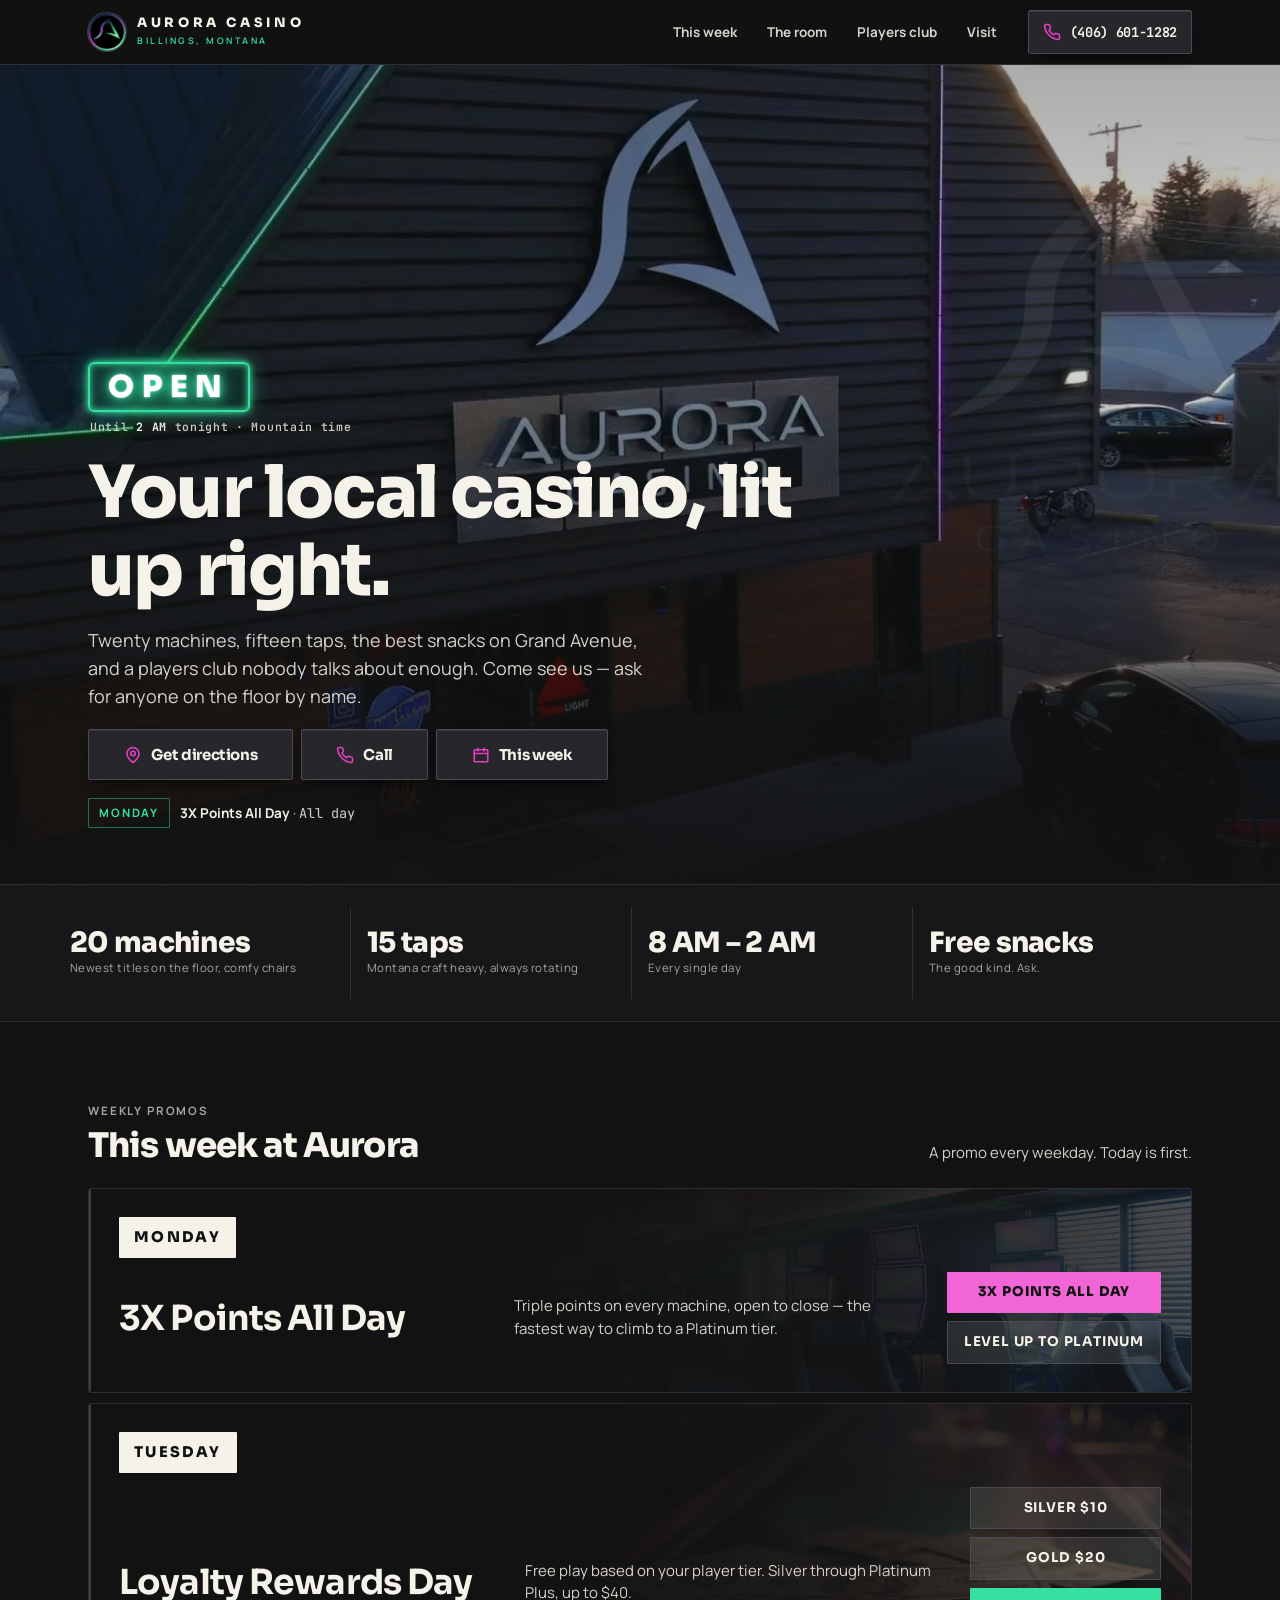
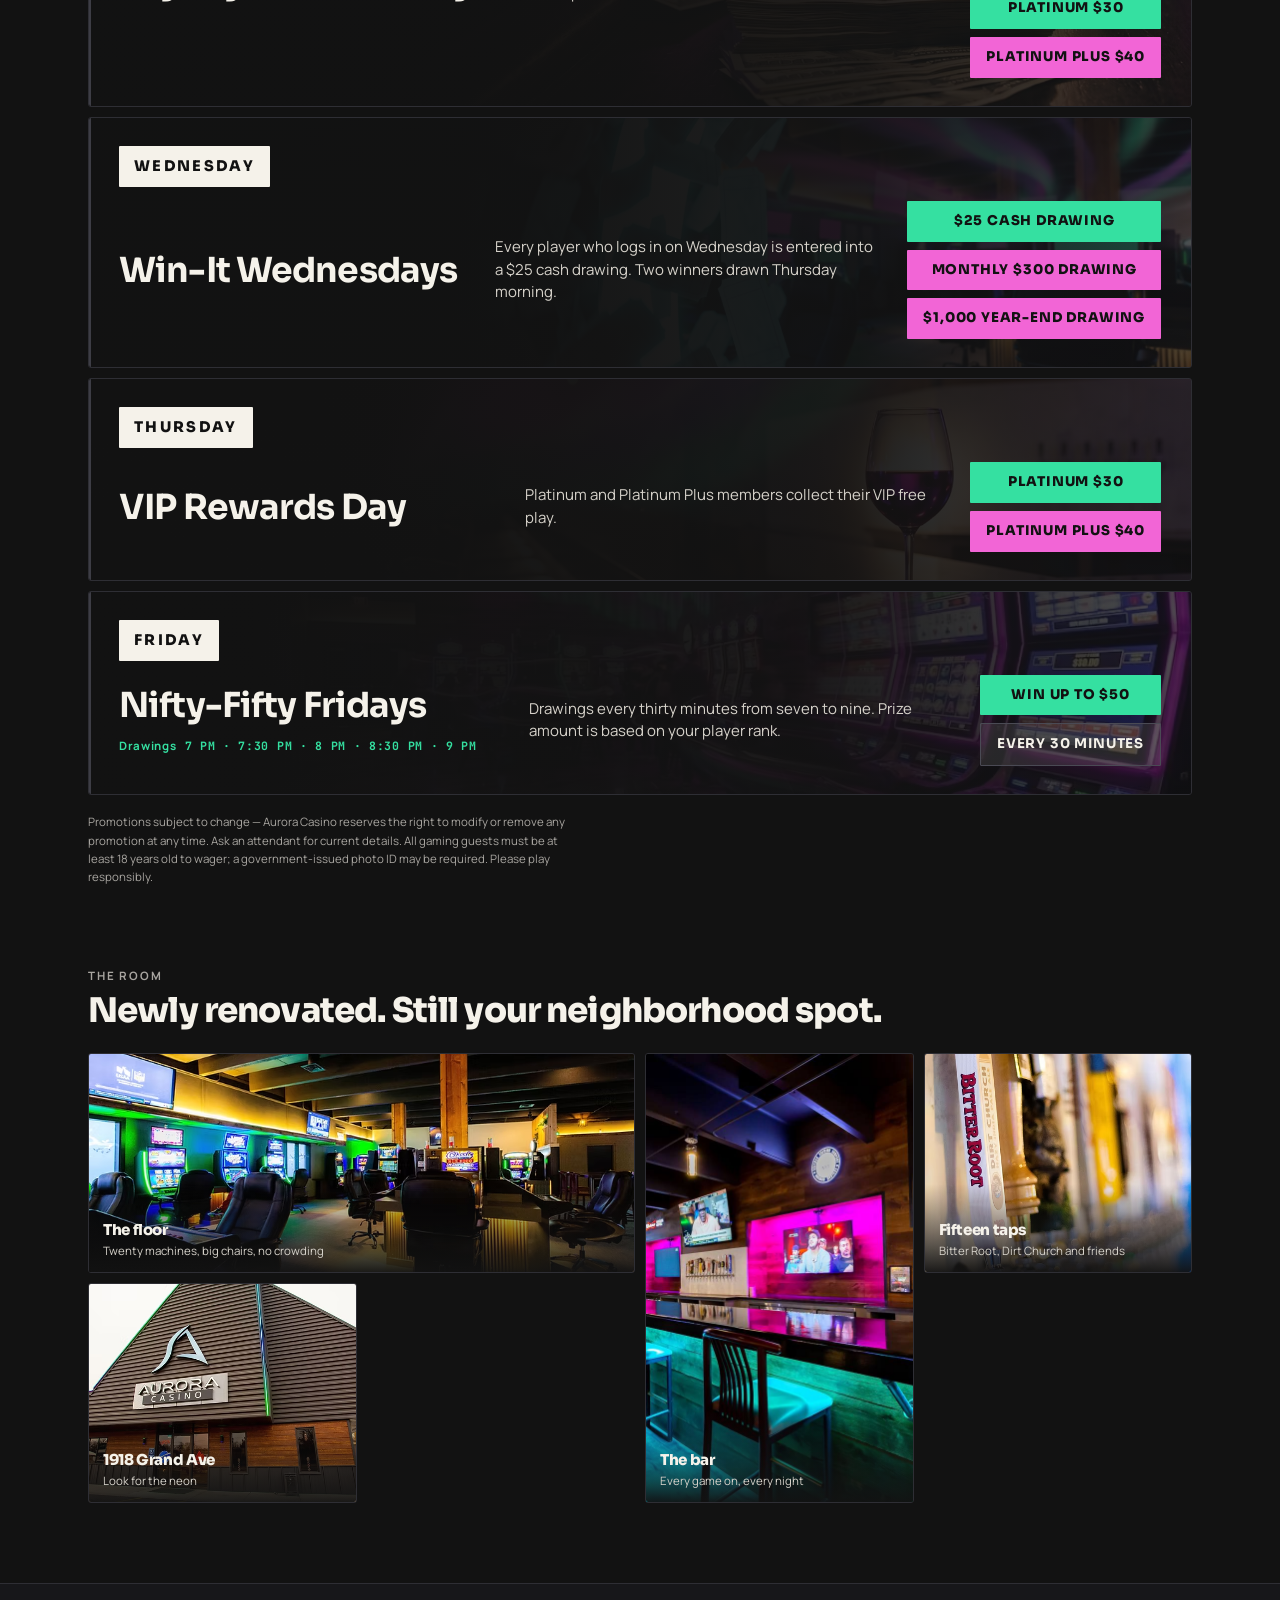
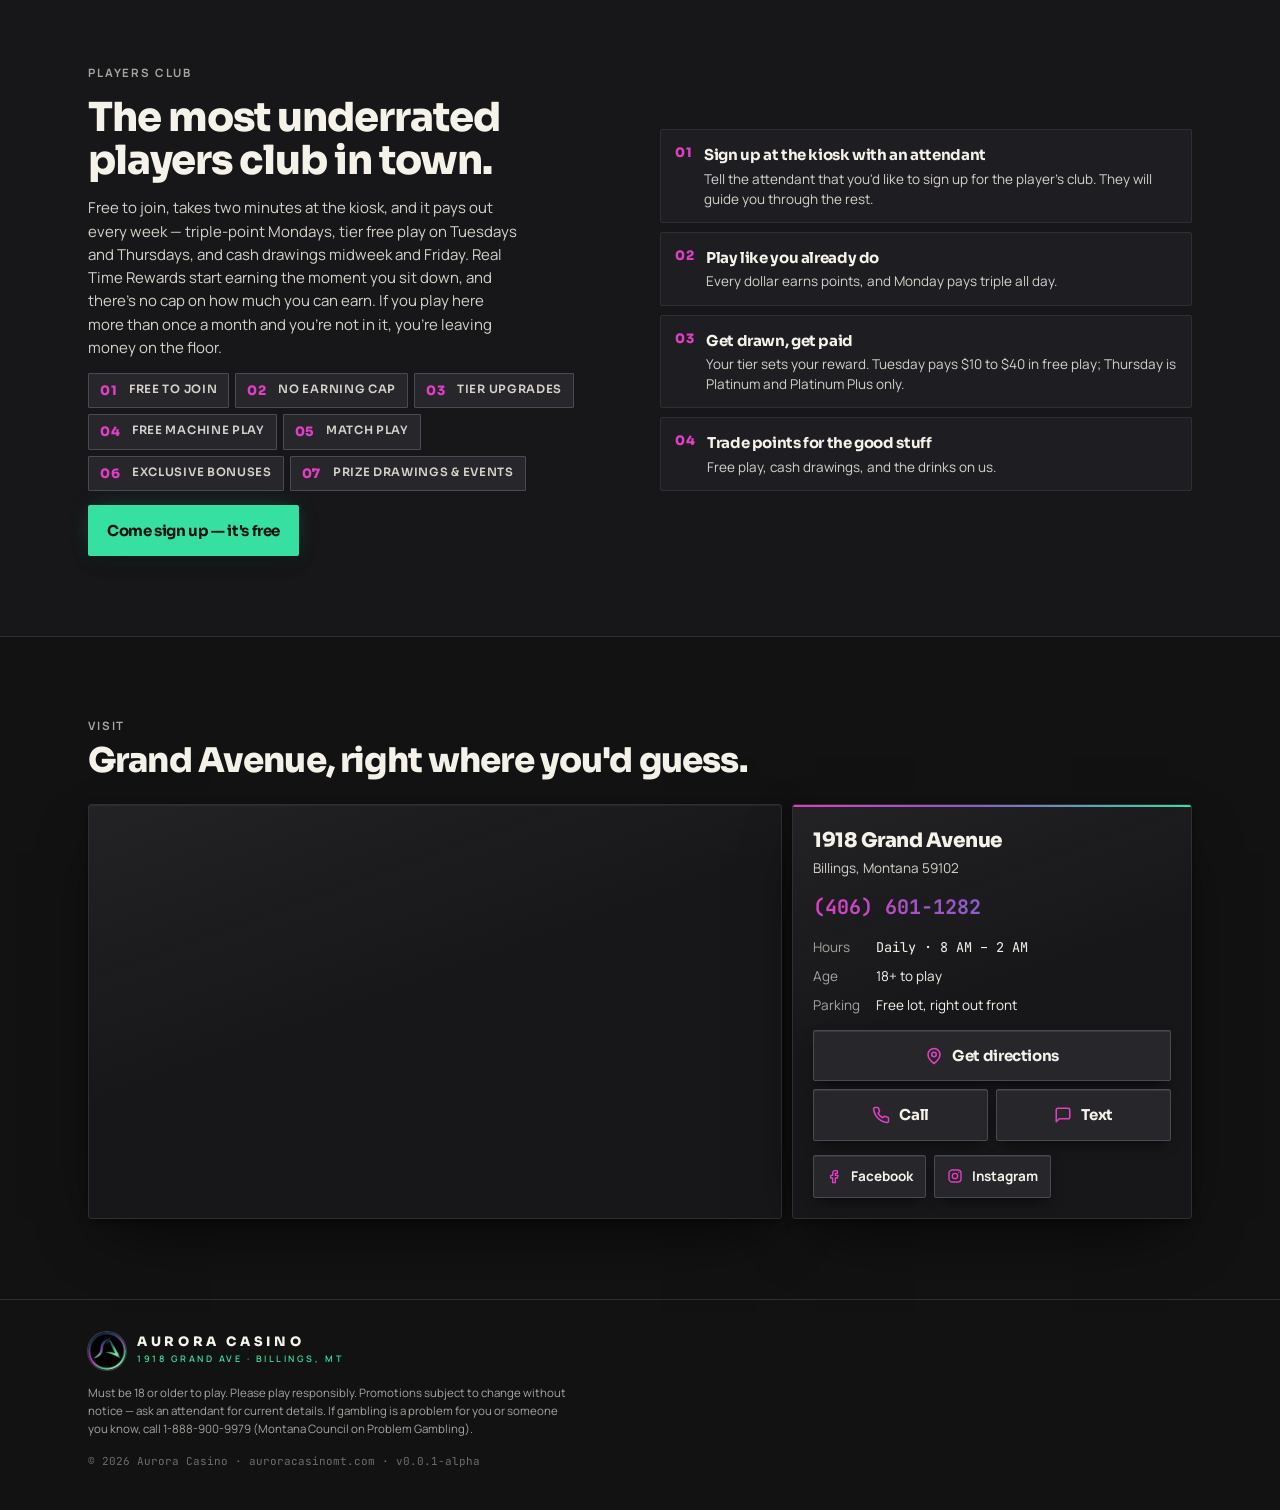
==== public/index.html @ 3680f996 "Replace promos with the current Facebook schedule; weekdays only Source: the Aurora Casino Facebook " ====
<!DOCTYPE html>
<html lang="en">
<head>
  <meta charset="utf-8">
  <meta name="viewport" content="width=device-width, initial-scale=1, viewport-fit=cover">
  <meta name="version" content="v0.0.1-alpha">
  <meta name="theme-color" content="#121212">
  <title>Aurora Casino — Billings, MT · Open daily 8 AM – 2 AM</title>
  <meta name="description" content="Your local casino on Grand Avenue. 20 machines, 15 taps, weekday promos and the most underrated players club in Billings. Open 8 AM – 2 AM every day.">
  <link rel="icon" href="Assets/Brand/Aurora_Badge_32.png" type="image/png" sizes="32x32">
  <link rel="apple-touch-icon" href="Assets/Brand/Aurora_Badge_180.png">
  <link rel="preload" as="image" href="Assets/Video/Hero_Poster.avif" fetchpriority="high">
  <link rel="stylesheet" href="Css/Aurora_Tokens.css">
  <link rel="stylesheet" href="Css/Site.css">
</head>
<body>

<header class="site-head">
  <div class="wrap">
    <a class="brand" href="index.html" aria-label="Aurora Casino home">
      <img src="Assets/Brand/Aurora_Badge_180.png" alt="" width="38" height="38">
      <span><b>AURORA CASINO</b><small>Billings, Montana</small></span>
    </a>
    <nav class="nav" aria-label="Site">
      <a href="#week">This week</a>
      <a href="#room">The room</a>
      <a href="#club">Players club</a>
      <a href="#visit">Visit</a>
    </nav>
    <a class="btn head-call" href="tel:+14066011282">
      <svg viewBox="0 0 24 24" aria-hidden="true"><path d="M22 16.9v3a2 2 0 0 1-2.2 2 19.8 19.8 0 0 1-8.6-3.1 19.5 19.5 0 0 1-6-6A19.8 19.8 0 0 1 2.1 4.2 2 2 0 0 1 4.1 2h3a2 2 0 0 1 2 1.7c.1.9.4 1.8.7 2.6a2 2 0 0 1-.5 2.1L8.1 9.7a16 16 0 0 0 6 6l1.3-1.3a2 2 0 0 1 2.1-.4c.8.3 1.7.5 2.6.7A2 2 0 0 1 22 16.9z"/></svg>
      <span class="mono">(406) 601-1282</span>
    </a>
    <button class="menu-btn" id="menuBtn" aria-label="Menu" aria-expanded="false" aria-controls="mobileNav">
      <svg viewBox="0 0 24 24" aria-hidden="true"><path d="M4 7h16M4 12h16M4 17h16"/></svg>
    </button>
  </div>
  <nav class="mobile-nav" id="mobileNav" aria-label="Site, mobile">
    <a href="#week">This week's promos</a>
    <a href="#room">The room</a>
    <a href="#club">Players club</a>
    <a href="#visit">Hours &amp; directions</a>
  </nav>
</header>

<main>
  <section class="hero" aria-label="Welcome">
    <img class="bg" src="Assets/Video/Hero_Poster.avif" alt="Aurora Casino on Grand Avenue after dark" fetchpriority="high">
    <video class="bg" id="heroVideo" muted loop playsinline preload="none" aria-hidden="true" tabindex="-1"></video>
    <div class="scrim"></div>
    <img class="wm" src="Assets/Brand/Aurora_Logo_Full.png" alt="" aria-hidden="true">
    <div class="wrap">
      <div class="sign" id="sign" role="status">
        <span class="tube">Open</span>
        <span class="until">Daily 8 AM – 2 AM · Mountain time</span>
      </div>
      <h1 class="display">Your local casino, lit up right.</h1>
      <p>Twenty machines, fifteen taps, the best snacks on Grand Avenue, and a players club nobody talks about enough. Come see us — ask for anyone on the floor by name.</p>
      <div class="actions">
        <a class="btn shimmer" href="https://www.google.com/maps/dir/?api=1&amp;destination=1918+Grand+Ave,+Billings,+MT+59102" target="_blank" rel="noopener">
          <svg viewBox="0 0 24 24" aria-hidden="true"><path d="M20 10c0 6-8 12-8 12s-8-6-8-12a8 8 0 0 1 16 0z"/><circle cx="12" cy="10" r="3"/></svg>Get directions
        </a>
        <a class="btn" href="tel:+14066011282">
          <svg viewBox="0 0 24 24" aria-hidden="true"><path d="M22 16.9v3a2 2 0 0 1-2.2 2 19.8 19.8 0 0 1-8.6-3.1 19.5 19.5 0 0 1-6-6A19.8 19.8 0 0 1 2.1 4.2 2 2 0 0 1 4.1 2h3a2 2 0 0 1 2 1.7c.1.9.4 1.8.7 2.6a2 2 0 0 1-.5 2.1L8.1 9.7a16 16 0 0 0 6 6l1.3-1.3a2 2 0 0 1 2.1-.4c.8.3 1.7.5 2.6.7A2 2 0 0 1 22 16.9z"/></svg>Call
        </a>
        <a class="btn" href="#week">
          <svg viewBox="0 0 24 24" aria-hidden="true"><rect x="3" y="5" width="18" height="16" rx="1"/><path d="M3 10h18M8 3v4M16 3v4"/></svg>This week
        </a>
      </div>
      <div class="tonight" id="tonight">
        <span class="chip jade">Today</span>
        <span><b>—</b> · <span class="when mono">—</span></span>
        <span class="chip magenta next">—</span>
      </div>
    </div>
  </section>

  <section class="facts" aria-label="At a glance">
    <div class="wrap">
      <div><b>20 machines</b><span>Newest titles on the floor, comfy chairs</span></div>
      <div><b>15 taps</b><span>Montana craft heavy, always rotating</span></div>
      <div><b>8 AM – 2 AM</b><span>Every single day</span></div>
      <div><b>Free snacks</b><span>The good kind. Ask.</span></div>
    </div>
  </section>

  <section class="block" id="week">
    <div class="wrap">
      <div class="sec-head">
        <span class="eyebrow">Weekly promos</span>
        <div class="row">
          <h2 class="display">This week at Aurora</h2>
          <p>A promo every weekday. Today is first.</p>
        </div>
      </div>
      <div class="week" id="week-grid"></div>
      <p class="fine">Promotions subject to change — Aurora Casino reserves the right to modify or remove any promotion at any time. Ask an attendant for current details. All gaming guests must be at least 18 years old to wager; a government-issued photo ID may be required. Please play responsibly.</p>
    </div>
  </section>

  <section class="block" id="room" style="padding-top:0">
    <div class="wrap">
      <div class="sec-head">
        <span class="eyebrow">The room</span>
        <h2 class="display">Newly renovated. Still your neighborhood spot.</h2>
      </div>
      <div class="room">
        <a class="shot wide" href="Assets/Gallery/Gaming_Floor.avif" target="_blank" rel="noopener">
          <img src="Assets/Gallery/Gaming_Floor.avif" alt="Gaming floor with twenty machines and leather chairs" loading="lazy">
          <div class="cap"><b>The floor</b><span>Twenty machines, big chairs, no crowding</span></div>
        </a>
        <a class="shot tall" href="Assets/Gallery/Bar_Portrait.jpg" target="_blank" rel="noopener">
          <img src="Assets/Gallery/Bar_Portrait.jpg" alt="Bar seating under teal light with TVs above" loading="lazy">
          <div class="cap"><b>The bar</b><span>Every game on, every night</span></div>
        </a>
        <a class="shot" href="Assets/Gallery/Tap_Handles.avif" target="_blank" rel="noopener">
          <img src="Assets/Gallery/Tap_Handles.avif" alt="Row of fifteen craft beer tap handles" loading="lazy">
          <div class="cap"><b>Fifteen taps</b><span>Bitter Root, Dirt Church and friends</span></div>
        </a>
        <a class="shot" href="Assets/Gallery/Exterior_Front.avif" target="_blank" rel="noopener">
          <img src="Assets/Gallery/Exterior_Front.avif" alt="Aurora Casino exterior on Grand Avenue with neon trim" loading="lazy">
          <div class="cap"><b>1918 Grand Ave</b><span>Look for the neon</span></div>
        </a>
      </div>
    </div>
  </section>

  <section class="block" id="club" style="background:var(--panel);border-top:1px solid var(--line);border-bottom:1px solid var(--line)">
    <div class="wrap club">
      <div class="pitch">
        <span class="eyebrow">Players club</span>
        <h2 class="display">The most underrated players club in town.</h2>
        <p>Free to join, takes two minutes at the kiosk, and it pays out every week — triple-point Mondays, tier free play on Tuesdays and Thursdays, and cash drawings midweek and Friday. Real Time Rewards start earning the moment you sit down, and there's no cap on how much you can earn. If you play here more than once a month and you're not in it, you're leaving money on the floor.</p>
        <ul class="perks" aria-label="Aurora Rewards benefits">
          <li>Free to join</li>
          <li>No earning cap</li>
          <li>Tier upgrades</li>
          <li>Free machine play</li>
          <li>Match play</li>
          <li>Exclusive bonuses</li>
          <li>Prize drawings &amp; events</li>
        </ul>
        <a class="btn positive" href="#visit">Come sign up — it's free</a>
      </div>
      <ol>
        <li><div><b>Sign up at the kiosk with an attendant</b><span>Tell the attendant that you'd like to sign up for the player's club. They will guide you through the rest.</span></div></li>
        <li><div><b>Play like you already do</b><span>Every dollar earns points, and Monday pays triple all day.</span></div></li>
        <li><div><b>Get drawn, get paid</b><span>Your tier sets your reward. Tuesday pays $10 to $40 in free play; Thursday is Platinum and Platinum Plus only.</span></div></li>
        <li><div><b>Trade points for the good stuff</b><span>Free play, cash drawings, and the drinks on us.</span></div></li>
      </ol>
    </div>
  </section>

  <section class="block" id="visit">
    <div class="wrap">
      <div class="sec-head">
        <span class="eyebrow">Visit</span>
        <h2 class="display">Grand Avenue, right where you'd guess.</h2>
      </div>
      <div class="visit">
        <div class="panel map">
          <iframe title="Map to Aurora Casino, 1918 Grand Avenue, Billings" loading="lazy" referrerpolicy="no-referrer-when-downgrade"
            src="https://www.google.com/maps?q=1918+Grand+Ave,+Billings,+MT+59102&amp;z=15&amp;output=embed"></iframe>
        </div>
        <div class="panel accent info">
          <div class="addr">1918 Grand Avenue<small>Billings, Montana 59102</small></div>
          <a class="ph" href="tel:+14066011282">(406) 601-1282</a>
          <dl>
            <dt>Hours</dt><dd class="mono">Daily · 8 AM – 2 AM</dd>
            <dt>Age</dt><dd>18+ to play</dd>
            <dt>Parking</dt><dd>Free lot, right out front</dd>
          </dl>
          <div class="actions">
            <a class="btn shimmer" href="https://www.google.com/maps/dir/?api=1&amp;destination=1918+Grand+Ave,+Billings,+MT+59102" target="_blank" rel="noopener">
              <svg viewBox="0 0 24 24" aria-hidden="true"><path d="M20 10c0 6-8 12-8 12s-8-6-8-12a8 8 0 0 1 16 0z"/><circle cx="12" cy="10" r="3"/></svg>Get directions
            </a>
            <a class="btn" href="tel:+14066011282"><svg viewBox="0 0 24 24" aria-hidden="true"><path d="M22 16.9v3a2 2 0 0 1-2.2 2 19.8 19.8 0 0 1-8.6-3.1 19.5 19.5 0 0 1-6-6A19.8 19.8 0 0 1 2.1 4.2 2 2 0 0 1 4.1 2h3a2 2 0 0 1 2 1.7c.1.9.4 1.8.7 2.6a2 2 0 0 1-.5 2.1L8.1 9.7a16 16 0 0 0 6 6l1.3-1.3a2 2 0 0 1 2.1-.4c.8.3 1.7.5 2.6.7A2 2 0 0 1 22 16.9z"/></svg>Call</a>
            <a class="btn" href="sms:+14066011282"><svg viewBox="0 0 24 24" aria-hidden="true"><path d="M21 15a2 2 0 0 1-2 2H7l-4 4V5a2 2 0 0 1 2-2h14a2 2 0 0 1 2 2z"/></svg>Text</a>
          </div>
          <div class="socials">
            <a href="https://www.facebook.com/AuroraCasinoMT/" target="_blank" rel="noopener"><svg viewBox="0 0 24 24" aria-hidden="true"><path d="M14 8h3V4h-3a4 4 0 0 0-4 4v3H7v4h3v7h4v-7h3l1-4h-4V8z"/></svg>Facebook</a>
            <a href="https://www.instagram.com/aurora_casino/" target="_blank" rel="noopener"><svg viewBox="0 0 24 24" aria-hidden="true"><rect x="3" y="3" width="18" height="18" rx="5"/><circle cx="12" cy="12" r="4"/><path d="M17.5 6.5h.01"/></svg>Instagram</a>
          </div>
        </div>
      </div>
    </div>
  </section>
</main>

<footer>
  <div class="wrap">
    <div class="brand">
      <img src="Assets/Brand/Aurora_Badge_180.png" alt="" width="38" height="38">
      <span><b>AURORA CASINO</b><small>1918 Grand Ave · Billings, MT</small></span>
    </div>
    <p class="legal">Must be 18 or older to play. Please play responsibly. Promotions subject to change without notice — ask an attendant for current details. If gambling is a problem for you or someone you know, call 1-888-900-9979 (Montana Council on Problem Gambling).</p>
    <p class="meta">© <span id="year">2026</span> Aurora Casino · auroracasinomt.com · v0.0.1-alpha</p>
  </div>
</footer>

<nav class="actionbar" aria-label="Quick actions">
  <a href="tel:+14066011282"><svg viewBox="0 0 24 24" aria-hidden="true"><path d="M22 16.9v3a2 2 0 0 1-2.2 2 19.8 19.8 0 0 1-8.6-3.1 19.5 19.5 0 0 1-6-6A19.8 19.8 0 0 1 2.1 4.2 2 2 0 0 1 4.1 2h3a2 2 0 0 1 2 1.7c.1.9.4 1.8.7 2.6a2 2 0 0 1-.5 2.1L8.1 9.7a16 16 0 0 0 6 6l1.3-1.3a2 2 0 0 1 2.1-.4c.8.3 1.7.5 2.6.7A2 2 0 0 1 22 16.9z"/></svg>Call</a>
  <a href="https://www.google.com/maps/dir/?api=1&amp;destination=1918+Grand+Ave,+Billings,+MT+59102" target="_blank" rel="noopener"><svg viewBox="0 0 24 24" aria-hidden="true"><path d="M20 10c0 6-8 12-8 12s-8-6-8-12a8 8 0 0 1 16 0z"/><circle cx="12" cy="10" r="3"/></svg>Directions</a>
  <a href="#week"><svg viewBox="0 0 24 24" aria-hidden="true"><rect x="3" y="5" width="18" height="16" rx="1"/><path d="M3 10h18M8 3v4M16 3v4"/></svg>Tonight</a>
</nav>

<script src="Js/Site.js" defer></script>
</body>
</html>
---- public/Css/Aurora_Tokens.css ----
/* Aurora Casino — design tokens
   Source: digital business card index.html (v0.2.0-alpha). Values marked [card] are verbatim.
   Values marked [proposed] are cleanups where the card was inconsistent — see Design_Tokens doc. */
@import url("https://fonts.googleapis.com/css2?family=Sora:wght@400;600;700;800&family=Manrope:wght@400;500;600;700&family=JetBrains+Mono:wght@500;700&display=swap");

:root{
  /* ---- surfaces [card] ---- */
  --bg:#121212; --panel:#17171a; --panel2:#1e1e22; --panel3:#26262b;
  --panel4:#2c2c32;                 /* [proposed] control hover fill; card used --panel3 on hover of --panel2 items */
  --line:#2e2e34; --line2:#3d3d45;
  --line3:#4a4a54;                  /* [proposed] the card hard-codes #4a4a54 on every control border — now a token */

  /* ---- text [card] ---- */
  --text:#f5f2ea; --text2:#d6d2ca; --muted:#a8a5a0; --dim:#6f6d6a;

  /* ---- accents [card] ---- */
  --magenta:#e13ec4; --magenta-hi:#f265d6;
  --jade:#35e0a1;
  --gold:var(--jade);               /* [card] legacy alias — the "gold" role was always jade. Prefer --jade. */
  --violet:#8b5cc8;
  --red:#ff5468; --cyan:#3fd8f0;    /* [card] declared, never used */

  /* ---- gradients [card] ---- */
  --grad:linear-gradient(100deg,#e13ec4 0%,#8b5cc8 45%,#35e0a1 100%);
  --grad-tile:linear-gradient(160deg,rgba(255,255,255,.05) 0%,transparent 46%);
  --grad-scrim:linear-gradient(180deg,rgba(18,18,18,0) 0%,rgba(18,18,18,.96) 100%);

  /* ---- glows [card] ---- */
  --glow-magenta:0 0 0 1px rgba(225,62,196,.45),0 0 26px -6px rgba(225,62,196,.6);
  --glow-jade:0 0 0 1px rgba(53,224,161,.4),0 0 26px -8px rgba(53,224,161,.5);

  /* ---- shadows [proposed: 4 recipes collapsed from 7 hand-written ones in the card] ---- */
  --shadow-card:0 24px 64px -24px rgba(0,0,0,.9),0 2px 10px -2px rgba(0,0,0,.6),0 1px 0 0 rgba(255,255,255,.05) inset;
  --shadow-control:0 6px 16px -6px rgba(0,0,0,.9),0 1px 0 0 rgba(255,255,255,.08) inset;
  --shadow-control-hover:0 10px 20px -6px rgba(0,0,0,.9),0 0 16px -6px rgba(225,62,196,.45),0 1px 0 0 rgba(255,255,255,.08) inset;
  --shadow-control-active:0 2px 8px -4px rgba(0,0,0,.9);
  --shadow-float:0 8px 20px -8px rgba(0,0,0,.9);

  /* ---- type ---- */
  --font-display:"Sora",ui-sans-serif,system-ui,sans-serif;
  --font-body:"Manrope",ui-sans-serif,system-ui,sans-serif;
  --font-mono:"JetBrains Mono",ui-monospace,SFMono-Regular,Menlo,monospace;
  /* [proposed] scale — the card uses 16 distinct px sizes; these are the 8 that carry a role */
  --text-xs:9px; --text-sm:11.5px; --text-base:13.5px; --text-md:15px;
  --text-lg:20px; --text-xl:28px; --text-2xl:34px; --text-3xl:44px;
  --leading-tight:1.08; --leading-snug:1.3; --leading-body:1.55;
  --tracking-display:-.025em; --tracking-button:.06em; --tracking-eyebrow:.16em; --tracking-brand:.28em;

  /* ---- shape [card] ---- */
  --radius:3px; --r-ctl:2px; --r-chip:1px; --r-round:50%;

  /* ---- spacing [proposed 4px grid; card values were 8/9/11/12/14/16/18/20/22/32] ---- */
  --space-1:4px; --space-2:8px; --space-3:12px; --space-4:16px; --space-5:20px;
  --space-6:24px; --space-8:32px; --space-10:40px; --space-12:48px; --space-16:64px;
  --content-max:1140px;             /* [card] sheet content width */
  --gutter:max(18px,env(safe-area-inset-left)); /* [card] */

  /* ---- motion [card] ---- */
  --ease:cubic-bezier(.65,.02,.2,1);      /* flip / sheet reveal */
  --ease-pop:cubic-bezier(.2,.8,.2,1);    /* control scale */
  --dur-press:.09s; --dur-hover:.16s; --dur-scale:.25s; --dur-flip:.9s;
  --pulse:3.2s;                           /* glow pulse; rings share it, second ring offset 1.1s */
  --pulse-alt:6.4s;                       /* TAP HERE ↔ arrows swap = two pulses */
  --shimmer:7s;                           /* sheen sweep, staggered .4s–5s across buttons */
}

/* ---- breakpoints (can't be tokens in CSS; documented here, used verbatim) ----
   [proposed] 3 breakpoints:  ≥560px  two-up grids  |  ≥820px  tablet / scrollbars  |  ≥900px  two-column layout
   [card]     also had 520 and 720 one-offs — dropped. */

@keyframes au-glowpulse{0%,100%{box-shadow:var(--shadow-float),0 0 0 0 rgba(225,62,196,0)}50%{box-shadow:var(--shadow-float),0 0 16px 3px rgba(225,62,196,.4)}}
@keyframes au-ring{0%{transform:scale(.9);opacity:.55}100%{transform:scale(1.55);opacity:0}}
@keyframes au-shimmer{0%,80%{background-position:130% 0}100%{background-position:-30% 0}}
@keyframes au-showA{0%,50%,100%{opacity:0}25%{opacity:1}}
@keyframes au-showB{0%,50%,100%{opacity:0}75%{opacity:1}}

/* ---- semantic layer [Aurora Design Scheme.zip → design-system/tokens/colors.css] ----
   Role-based aliases over the raw tokens above. Prefer these in new component CSS;
   the raw --magenta / --panel3 names stay valid for the rules that already use them. */
:root{
  --surface-page:var(--bg);
  --surface-card:var(--panel);
  --surface-control:var(--panel3);
  --surface-control-hover:var(--panel4);
  --border-card:var(--line);
  --border-control:var(--line3);
  --text-body:var(--text);
  --text-secondary:var(--text2);
  --text-muted:var(--muted);
  --accent-primary:var(--magenta);
  --accent-positive:var(--jade);
  --accent-danger:var(--red);
  --glow-gold:var(--glow-jade);          /* [zip] pairs with the --gold legacy alias */
  --focus-ring:2px solid var(--magenta);
  --selection:rgba(225,62,196,.4);

  /* ---- font weights [zip] ---- */
  --weight-body:400; --weight-medium:500; --weight-semibold:600;
  --weight-bold:700; --weight-black:800;
}

/* Applies the two tokens that are useless unless bound to something. */
::selection{background:var(--selection)}
:focus-visible{outline:var(--focus-ring);outline-offset:2px}
---- public/Css/Site.css ----
/* Aurora Casino — site styles. Tokens live in Aurora_Tokens.css. Mobile-first; breakpoints 560 / 820 / 900. */
*{box-sizing:border-box;margin:0;padding:0}
html{-webkit-text-size-adjust:100%;scroll-behavior:smooth}
body{background:var(--bg);color:var(--text);font:var(--weight-body,400) var(--text-md)/var(--leading-body) var(--font-body);-webkit-font-smoothing:antialiased;overflow-x:hidden}
img{display:block;max-width:100%}
a{color:inherit;text-decoration:none}
::selection{background:rgba(225,62,196,.4)}
:focus-visible{outline:2px solid var(--magenta);outline-offset:2px}
.sr-only{position:absolute;width:1px;height:1px;overflow:hidden;clip:rect(0 0 0 0);white-space:nowrap}

/* type helpers */
.display{font-family:var(--font-display);font-weight:800;letter-spacing:var(--tracking-display);line-height:var(--leading-tight);text-wrap:pretty}
.eyebrow{font-size:var(--text-sm);font-weight:700;letter-spacing:var(--tracking-eyebrow);text-transform:uppercase;color:var(--muted)}
.mono{font-family:var(--font-mono);font-variant-numeric:tabular-nums}
.wrap{max-width:var(--content-max);margin:0 auto;padding-left:var(--gutter);padding-right:max(18px,env(safe-area-inset-right))}

/* ---- controls ---- */
.btn{position:relative;overflow:hidden;display:inline-flex;align-items:center;justify-content:center;gap:9px;min-height:48px;padding:13px 18px;border-radius:var(--r-ctl);
  font-family:var(--font-display);font-weight:700;font-size:var(--text-md);letter-spacing:var(--tracking-display);color:var(--text);
  background:var(--panel3);border:1px solid var(--line3);box-shadow:var(--shadow-control);cursor:pointer;
  transition:transform var(--dur-hover) ease-out,background var(--dur-hover) ease-out,box-shadow var(--dur-hover) ease-out,border-color var(--dur-hover) ease-out}
.btn svg{width:18px;height:18px;flex:none;fill:none;stroke:var(--magenta);stroke-width:2.1;stroke-linecap:round;stroke-linejoin:round}
.btn:hover{transform:translateY(-2px);border-color:var(--magenta);background:var(--panel4);box-shadow:var(--shadow-control-hover)}
.btn:active{transform:translateY(1px) scale(.985);box-shadow:var(--shadow-control-active)}
.btn.positive{background:var(--jade);color:#121212;border-color:transparent;box-shadow:0 8px 20px -8px rgba(0,0,0,.9),0 0 22px -8px rgba(53,224,161,.5)}
.btn.positive svg{stroke:#121212}
.btn.positive:hover{transform:none;filter:brightness(1.08);border-color:transparent;box-shadow:0 10px 24px -8px rgba(0,0,0,.9),0 0 28px -6px rgba(53,224,161,.65)}
.btn.shimmer::after{content:"";position:absolute;inset:0;pointer-events:none;background:linear-gradient(115deg,transparent 40%,rgba(255,255,255,.22) 50%,transparent 60%);background-size:250% 100%;background-position:130% 0;animation:au-shimmer var(--shimmer) ease-in-out infinite}
.chip{display:inline-flex;align-items:center;gap:6px;padding:5px 10px;border-radius:var(--r-chip);border:1px solid var(--line2);font-size:var(--text-sm);font-weight:700;letter-spacing:var(--tracking-eyebrow);text-transform:uppercase;color:var(--muted);white-space:nowrap}
.chip.jade{color:var(--jade);border-color:rgba(53,224,161,.45)}
.chip.magenta{color:var(--magenta);border-color:rgba(225,62,196,.45)}
.panel{position:relative;border-radius:var(--radius);background:var(--grad-tile),var(--panel);border:1px solid var(--line);box-shadow:var(--shadow-card)}
.panel.accent::before{content:"";position:absolute;inset:0 0 auto 0;height:2px;background:var(--grad);z-index:2;border-radius:var(--radius) var(--radius) 0 0}

/* ---- header ---- */
.site-head{position:sticky;top:0;z-index:50;background:rgba(18,18,18,.86);-webkit-backdrop-filter:blur(10px);backdrop-filter:blur(10px);border-bottom:1px solid var(--line)}
.site-head .wrap{display:flex;align-items:center;gap:12px;min-height:64px}
.brand{display:flex;align-items:center;gap:11px}
.brand img{width:38px;height:38px;border-radius:50%;box-shadow:0 0 0 1px var(--line2)}
.brand b{display:block;font-family:var(--font-display);font-weight:800;letter-spacing:var(--tracking-brand);font-size:13px;line-height:1.1}
.brand small{display:block;font-size:var(--text-xs);letter-spacing:var(--tracking-brand);color:var(--jade);font-weight:600;margin-top:3px;text-transform:uppercase}
.nav{display:none;margin-left:auto;gap:4px}
.nav a{padding:10px 12px;border-radius:var(--r-ctl);font-size:var(--text-base);font-weight:700;color:var(--text2);border:1px solid transparent;transition:color var(--dur-hover),border-color var(--dur-hover)}
.nav a:hover{color:var(--text);border-color:var(--line3)}
.nav a.soon{color:var(--muted)}
.nav a.soon::after{content:"soon";margin-left:6px;font-size:9px;letter-spacing:.16em;text-transform:uppercase;color:var(--magenta)}
.head-call{margin-left:auto;min-height:44px;padding:10px 14px;font-size:var(--text-base)}
.nav + .head-call{margin-left:6px}
.menu-btn{display:inline-grid;place-items:center;width:44px;height:44px;border-radius:var(--r-ctl);background:var(--panel3);border:1px solid var(--line3);box-shadow:var(--shadow-control);cursor:pointer;color:var(--text)}
.menu-btn svg{width:20px;height:20px;fill:none;stroke:currentColor;stroke-width:2.1;stroke-linecap:round}
.mobile-nav{display:none;border-top:1px solid var(--line);background:var(--panel)}
.mobile-nav.open{display:block}
.mobile-nav a{display:flex;align-items:center;justify-content:space-between;padding:15px var(--gutter);font-weight:700;font-size:var(--text-md);border-bottom:1px solid var(--line)}
.mobile-nav a span{font-size:var(--text-xs);letter-spacing:.16em;text-transform:uppercase;color:var(--magenta)}

/* ---- hero ---- */
.hero{position:relative;min-height:min(92svh,820px);display:flex;align-items:flex-end;overflow:hidden;border-bottom:1px solid var(--line)}
.hero .bg{position:absolute;inset:0;width:100%;height:100%;object-fit:cover;object-position:60% 50%;transform:scale(1.02)}
/* the video sits over the poster still and cross-fades in once it can actually play.
   Site.js only ever gives it a src on wide screens — phones keep the still. */
.hero video.bg{opacity:0;transition:opacity .7s var(--ease)}
.hero video.bg.is-ready{opacity:1}
.hero .scrim{position:absolute;inset:0;background:linear-gradient(180deg,rgba(18,18,18,.35) 0%,rgba(18,18,18,.15) 35%,rgba(18,18,18,.96) 100%)}
.hero .wm{position:absolute;right:-6%;top:6%;width:min(58vw,520px);opacity:.06;pointer-events:none;filter:grayscale(1) brightness(3)}
.hero .wrap{position:relative;z-index:2;width:100%;padding-top:96px;padding-bottom:36px;display:flex;flex-direction:column;gap:18px}
/* neon sign */
.sign{display:inline-flex;flex-direction:column;align-items:flex-start;gap:6px;align-self:flex-start;--tube:var(--jade);--tube-rgb:53,224,161}
.sign.closed{--tube:var(--magenta);--tube-rgb:225,62,196}
.sign .tube{position:relative;display:inline-block;padding:8px 18px;border:2px solid var(--tube);border-radius:6px;
  font-family:var(--font-display);font-weight:800;font-size:clamp(22px,3.4vw,30px);letter-spacing:.26em;text-transform:uppercase;line-height:1;color:#fff;
  text-shadow:0 0 2px #fff,0 0 8px var(--tube),0 0 18px var(--tube),0 0 36px rgba(var(--tube-rgb),.7);
  box-shadow:0 0 6px var(--tube),0 0 18px rgba(var(--tube-rgb),.55),inset 0 0 6px var(--tube),inset 0 0 18px rgba(var(--tube-rgb),.35);
  background:rgba(10,13,21,.55);-webkit-backdrop-filter:blur(6px);backdrop-filter:blur(6px);
  animation:au-neon 9s linear infinite}
.sign .tube::after{content:"";position:absolute;inset:-14px;border-radius:14px;background:radial-gradient(ellipse at center,rgba(var(--tube-rgb),.28),transparent 70%);z-index:-1;pointer-events:none}
.sign .until{font-family:var(--font-mono);font-size:var(--text-sm);font-weight:500;letter-spacing:.06em;color:var(--text2);padding-left:2px}
.sign .until b{font-weight:700;color:var(--text)}
@keyframes au-neon{0%,18%,22%,24%,55%,57%,100%{opacity:1}19%,23%{opacity:.62}56%{opacity:.8}}
.hero h1{font-size:clamp(38px,7.6vw,72px);max-width:14ch}
.hero p{font-size:clamp(15px,1.7vw,18px);color:var(--text2);max-width:52ch}
.hero .actions{display:grid;grid-template-columns:1fr 1fr;gap:8px;max-width:520px}
.hero .actions .btn:first-child{grid-column:1/-1}
.hero .tonight{display:flex;align-items:center;gap:10px;flex-wrap:wrap;font-size:var(--text-base);color:var(--text2)}
.hero .tonight b{color:var(--text)}

/* ---- facts strip ---- */
.facts{border-bottom:1px solid var(--line);background:var(--panel)}
.facts .wrap{display:grid;grid-template-columns:1fr 1fr;gap:0}
.facts div{padding:18px 0;display:flex;flex-direction:column;gap:2px;border-bottom:1px solid var(--line)}
.facts div:nth-child(odd){padding-right:16px;border-right:1px solid var(--line)}
.facts div:nth-child(even){padding-left:16px}
.facts div:nth-child(n+3){border-bottom:0}
.facts b{font-family:var(--font-display);font-weight:800;font-size:28px;letter-spacing:var(--tracking-display);line-height:1}
.facts span{font-size:var(--text-sm);color:var(--muted);letter-spacing:.04em}

/* ---- sections ---- */
section.block{padding:56px 0}
.sec-head{display:flex;flex-direction:column;gap:8px;margin-bottom:24px}
.sec-head h2{font-size:clamp(28px,4vw,34px)}
.sec-head p{color:var(--text2);max-width:56ch}
.sec-head .row{display:flex;align-items:flex-end;justify-content:space-between;gap:16px;flex-wrap:wrap}

/* week */
.week{display:grid;gap:10px;grid-template-columns:1fr}
/* Banner rows. The promo photo sits behind the copy, held well back and covered by a
   horizontal scrim, so text contrast never depends on which image is in play. */
.day{position:relative;isolation:isolate;overflow:hidden;min-height:196px;padding:28px 30px;border-radius:var(--radius);background:var(--panel);border:1px solid var(--line);display:flex;flex-direction:column;justify-content:center;gap:14px;transition:border-color var(--dur-hover),transform var(--dur-hover)}
.day .bg{position:absolute;inset:0;z-index:-2;width:100%;height:100%;object-fit:cover;object-position:78% 50%;opacity:.45}
.day::after{content:"";position:absolute;inset:0;z-index:-1;background:linear-gradient(90deg,rgba(18,18,18,.97) 0%,rgba(18,18,18,.95) 46%,rgba(18,18,18,.86) 70%,rgba(18,18,18,.44) 100%)}
.day::before{content:"";position:absolute;left:0;top:0;bottom:0;z-index:1;width:2px;background:var(--line2)}
.day .body{display:grid;grid-template-columns:minmax(0,.95fr) minmax(0,1.05fr) minmax(0,auto);align-items:center;gap:26px}
.day .copy{display:flex;flex-direction:column;gap:8px;min-width:0}
.day .title{max-width:none}
.day .desc{font-size:var(--text-md);color:var(--text2);line-height:1.5;min-width:0}
.day.today{border-color:rgba(53,224,161,.45)}
.day.today::before{background:var(--grad)}
.day .top{display:flex;align-items:center;gap:10px}
/* Day tag: light box, black bold caps — same device as the printed promo sheet. */
.day .d{font-family:var(--font-display);font-weight:800;font-size:clamp(13px,1.15vw,16px);letter-spacing:var(--tracking-eyebrow);text-transform:uppercase;color:#121212;background:var(--text);padding:9px 15px;border-radius:var(--r-chip);white-space:nowrap}
.day.today .d{background:var(--jade)}
/* Offer chips carry the promo instead of a sentence. Solid fills mean they stay
   legible wherever they land over the photo, so they can run wider than the copy. */
/* Chips sit in the open middle of the banner — between the copy and the time —
   rather than stacked in the text column. */
.day .tags{display:flex;flex-direction:column;align-items:stretch;gap:8px;min-width:0}
.day .tag{font-family:var(--font-display);font-weight:800;font-size:clamp(12px,1.05vw,14.5px);letter-spacing:var(--tracking-button);text-transform:uppercase;color:#121212;padding:10px 16px;border-radius:var(--r-chip);white-space:nowrap;text-align:center}
.day .tag.j{background:var(--jade)}
.day .tag.m{background:var(--magenta-hi)}
.day .tag.p{background:rgba(245,242,234,.10);color:var(--text);border:1px solid var(--line3);font-weight:700}
.day .title{font-family:var(--font-display);font-weight:700;font-size:clamp(24px,2.7vw,36px);letter-spacing:var(--tracking-display);line-height:1.12}
.day .draw{display:flex;align-items:center;gap:8px;margin-top:4px;font-size:var(--text-sm);font-weight:700;letter-spacing:.06em;color:var(--jade)}
.day .draw .mono{font-weight:700}
.fine{font-size:var(--text-sm);color:var(--muted);line-height:1.6;margin-top:18px;max-width:70ch}

/* room */
.room{display:grid;gap:10px;grid-template-columns:1fr 1fr;grid-auto-rows:170px}
.shot{position:relative;overflow:hidden;border-radius:var(--radius);border:1px solid var(--line);background:var(--panel)}
.shot img{width:100%;height:100%;object-fit:cover;transition:transform 6s ease}
.shot:hover img{transform:scale(1.05)}
.shot .cap{position:absolute;inset:auto 0 0 0;padding:34px 14px 12px;background:var(--grad-scrim);display:flex;flex-direction:column;gap:1px}
.shot .cap b{font-family:var(--font-display);font-weight:800;font-size:15px;letter-spacing:var(--tracking-display)}
.shot .cap span{font-size:var(--text-sm);color:var(--text2)}
.shot.wide{grid-column:1/-1}
.shot.tall{grid-row:span 2}

/* club */
.club{display:grid;gap:22px;grid-template-columns:1fr}
.club .pitch{display:flex;flex-direction:column;gap:14px;align-items:flex-start}
.club .pitch h2{font-size:clamp(28px,4vw,40px);max-width:16ch}
.club .pitch p{color:var(--text2);max-width:48ch}
.club ol{list-style:none;counter-reset:s;display:grid;gap:9px}
.club li{counter-increment:s;display:flex;gap:12px;align-items:flex-start;padding:13px 14px;border-radius:var(--r-ctl);background:var(--panel2);border:1px solid var(--line)}
.club li::before{content:counter(s,decimal-leading-zero);flex:none;font:800 13px/1.4 var(--font-display);letter-spacing:.04em;color:var(--magenta);padding-top:1px}
.club li b{display:block;font-family:var(--font-display);font-weight:700;font-size:var(--text-md);letter-spacing:var(--tracking-display)}
.club li span{display:block;font-size:var(--text-base);color:var(--text2);margin-top:2px;line-height:1.5}

/* visit */
.visit{display:grid;gap:10px;grid-template-columns:1fr}
.visit .map{overflow:hidden}
.visit iframe{display:block;width:100%;height:280px;border:0;filter:invert(.92) hue-rotate(180deg) saturate(.72) contrast(.96)}
.visit .info{padding:20px;display:flex;flex-direction:column;gap:14px}
.visit .addr{font-family:var(--font-display);font-weight:800;font-size:20px;letter-spacing:var(--tracking-display)}
.visit .addr small{display:block;font-family:var(--font-body);font-weight:400;font-size:var(--text-base);color:var(--text2);letter-spacing:0;margin-top:2px}
.visit dl{display:grid;grid-template-columns:auto 1fr;gap:8px 16px;font-size:var(--text-base)}
.visit dt{color:var(--muted)}
.visit dd{color:var(--text)}
.visit .ph{font-family:var(--font-mono);font-weight:700;font-size:20px;background:var(--grad);-webkit-background-clip:text;background-clip:text;color:transparent;display:inline-block}
.visit .actions{display:grid;grid-template-columns:1fr 1fr;gap:8px}
.visit .actions .btn:first-child{grid-column:1/-1}
.socials{display:flex;gap:8px}
.socials a{display:flex;align-items:center;gap:9px;padding:10px 12px;border-radius:var(--r-ctl);background:var(--panel3);border:1px solid var(--line3);font-size:var(--text-base);font-weight:700;box-shadow:var(--shadow-control);transition:transform var(--dur-hover),border-color var(--dur-hover)}
.socials a:hover{transform:translateY(-2px);border-color:var(--magenta)}
.socials svg{width:16px;height:16px;fill:none;stroke:var(--magenta);stroke-width:2.1;stroke-linecap:round;stroke-linejoin:round}

/* footer */
footer{border-top:1px solid var(--line);padding:32px 0 calc(32px + 72px + env(safe-area-inset-bottom))}
footer .wrap{display:flex;flex-direction:column;gap:14px;font-size:var(--text-base);color:var(--muted)}
footer .brand b{color:var(--text)}
footer .legal{font-size:var(--text-sm);line-height:1.6;max-width:70ch}
footer .meta{font-family:var(--font-mono);font-size:11px;color:var(--dim)}

/* mobile action bar */
.actionbar{position:fixed;left:0;right:0;bottom:0;z-index:60;display:grid;grid-template-columns:1fr 1fr 1fr;gap:1px;background:var(--line);border-top:1px solid var(--line);padding-bottom:env(safe-area-inset-bottom)}
.actionbar a{display:flex;flex-direction:column;align-items:center;justify-content:center;gap:4px;min-height:60px;background:rgba(23,23,26,.96);-webkit-backdrop-filter:blur(10px);backdrop-filter:blur(10px);font-size:var(--text-sm);font-weight:700;letter-spacing:.06em}
.actionbar a:active{background:var(--panel3)}
.actionbar svg{width:20px;height:20px;fill:none;stroke:var(--magenta);stroke-width:2;stroke-linecap:round;stroke-linejoin:round}

/* ---- breakpoints ---- */
@media (min-width:560px){
  .room{grid-template-columns:repeat(3,1fr);grid-auto-rows:200px}
  .shot.wide{grid-column:span 2}
  .facts .wrap{grid-template-columns:repeat(4,1fr)}
  .facts div{border-bottom:0;padding:22px 16px}
  .facts div:nth-child(odd){padding-right:16px}
  .facts div:first-child{padding-left:0}
  .facts div:not(:last-child){border-right:1px solid var(--line)}
  .facts div:nth-child(even){border-right:1px solid var(--line)}
  .facts div:last-child{border-right:0}
  .hero .actions{grid-template-columns:auto auto auto}
  .hero .actions .btn:first-child{grid-column:auto}
}
@media (min-width:820px){
  .actionbar{display:none}
  footer{padding-bottom:40px}
  section.block{padding:80px 0}
  .club{grid-template-columns:minmax(0,1fr) minmax(0,1fr);align-items:center;gap:40px}
  .visit{grid-template-columns:minmax(0,1fr) 400px}
  .visit iframe{height:100%;min-height:380px}
  .hero .wrap{padding-bottom:56px}
}
@media (min-width:900px){
  .nav{display:flex}
  .menu-btn{display:none}
  .room{grid-template-columns:repeat(4,1fr);grid-auto-rows:220px}
  .shot.tall{grid-row:span 2}
}
@media (prefers-reduced-motion:reduce){
  *,*::before,*::after{animation-duration:.001ms!important;animation-iteration-count:1!important;transition-duration:.001ms!important}
  html{scroll-behavior:auto}
}

/* ---- promo banners: narrow screens leave less room beside the image ---- */
@media (max-width:700px){
  .day{min-height:168px;padding:20px 20px;gap:12px}
  .day .body{grid-template-columns:minmax(0,1fr);gap:13px}
  .day .tags{align-items:flex-start}
  .day .bg{opacity:.34;object-position:72% 50%}
  .day::after{background:linear-gradient(90deg,rgba(18,18,18,.97) 0%,rgba(18,18,18,.94) 52%,rgba(18,18,18,.74) 100%)}
}

/* ---- Aurora Rewards benefit chips (source: Players Club page) ---- */
.perks{list-style:none;display:flex;flex-wrap:wrap;gap:6px}
.perks li{font-family:var(--font-display);font-size:var(--text-sm);font-weight:600;letter-spacing:var(--tracking-button);text-transform:uppercase;color:var(--text2);background:var(--panel3);border:1px solid var(--line3);border-radius:var(--r-chip);padding:7px 11px}
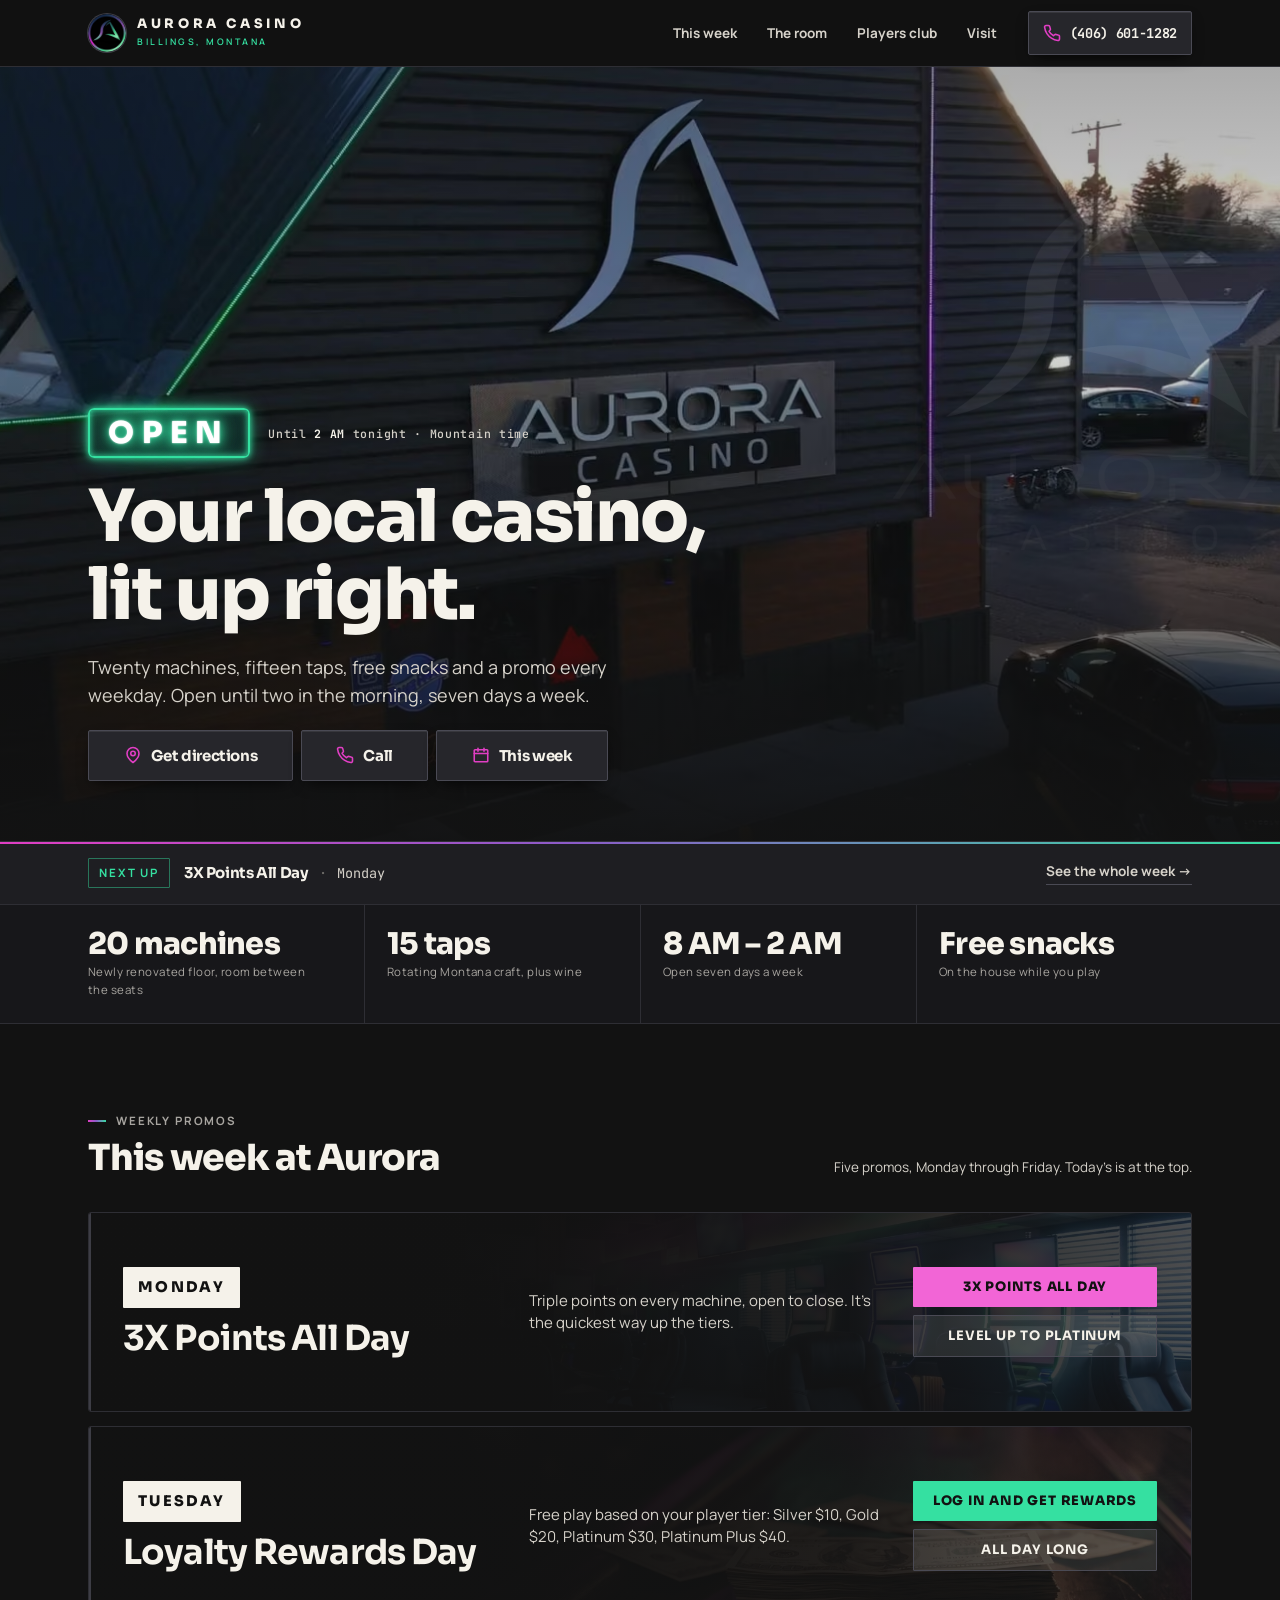
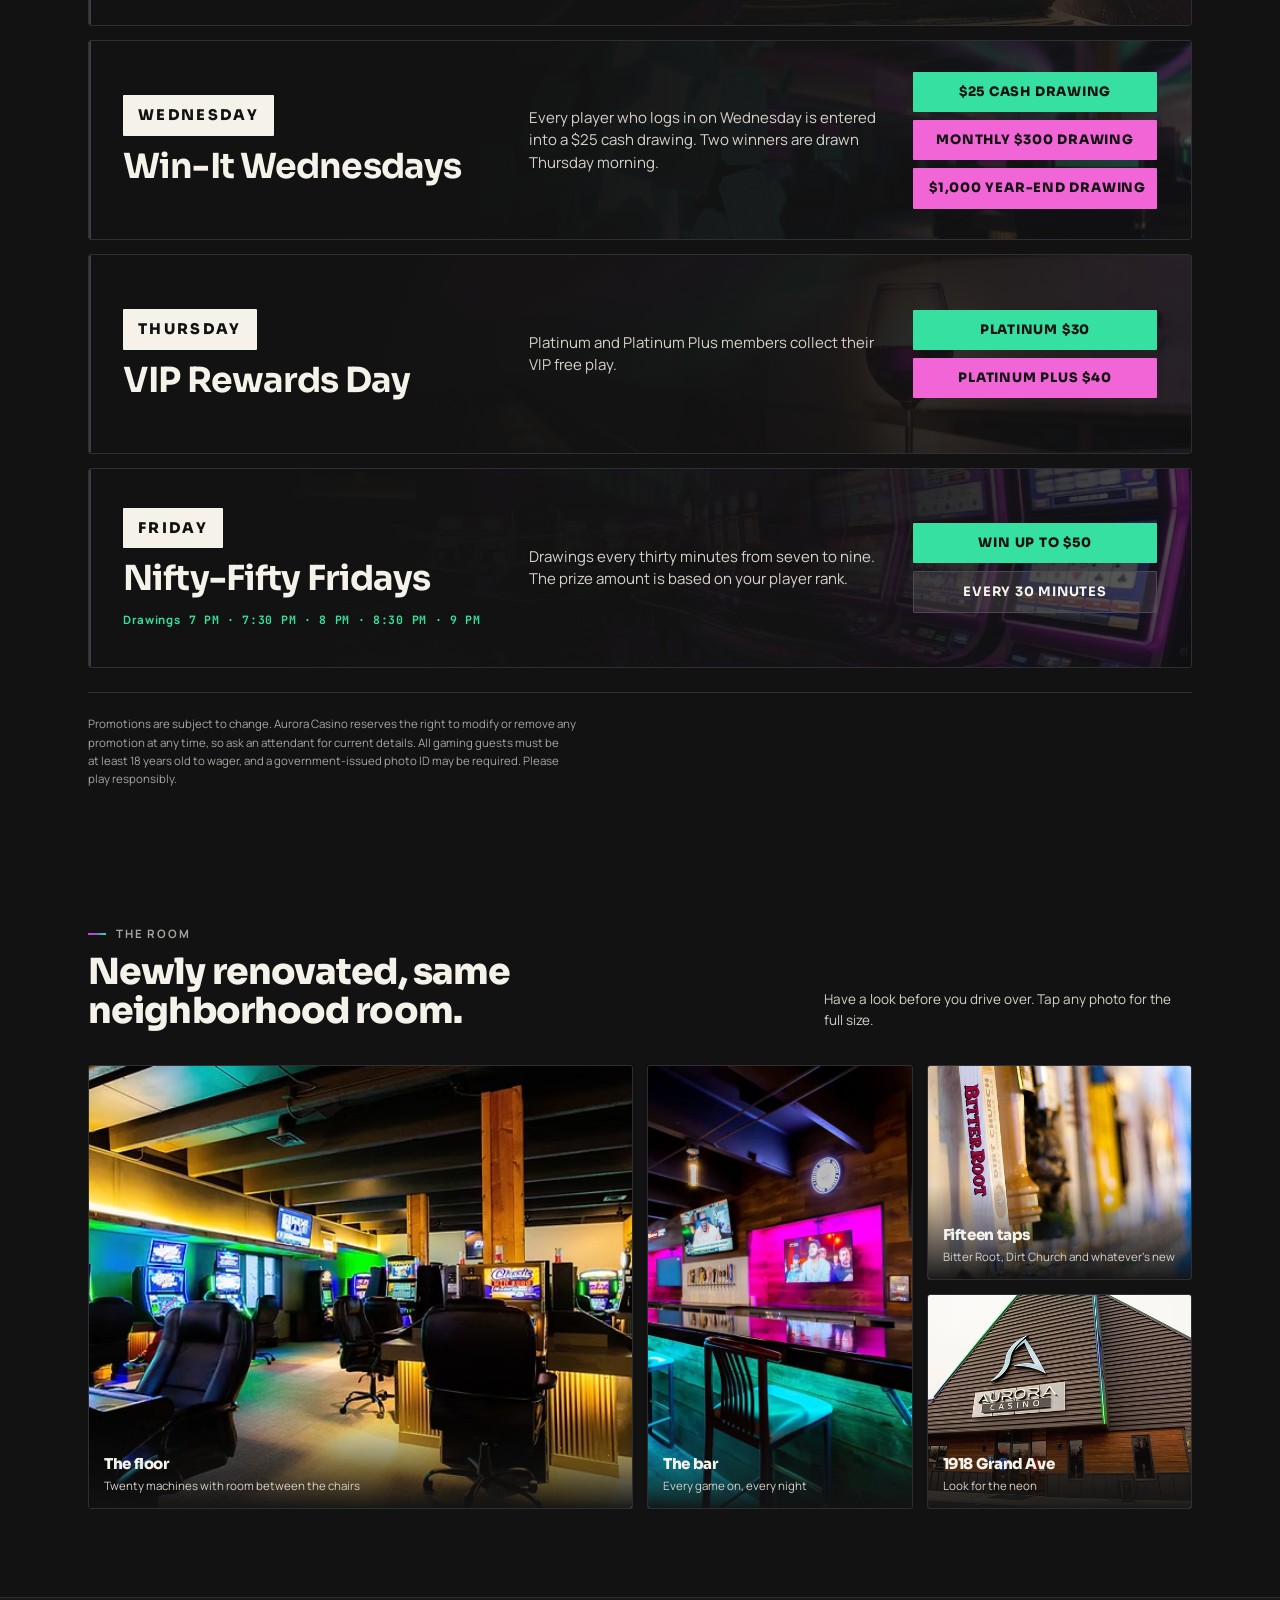
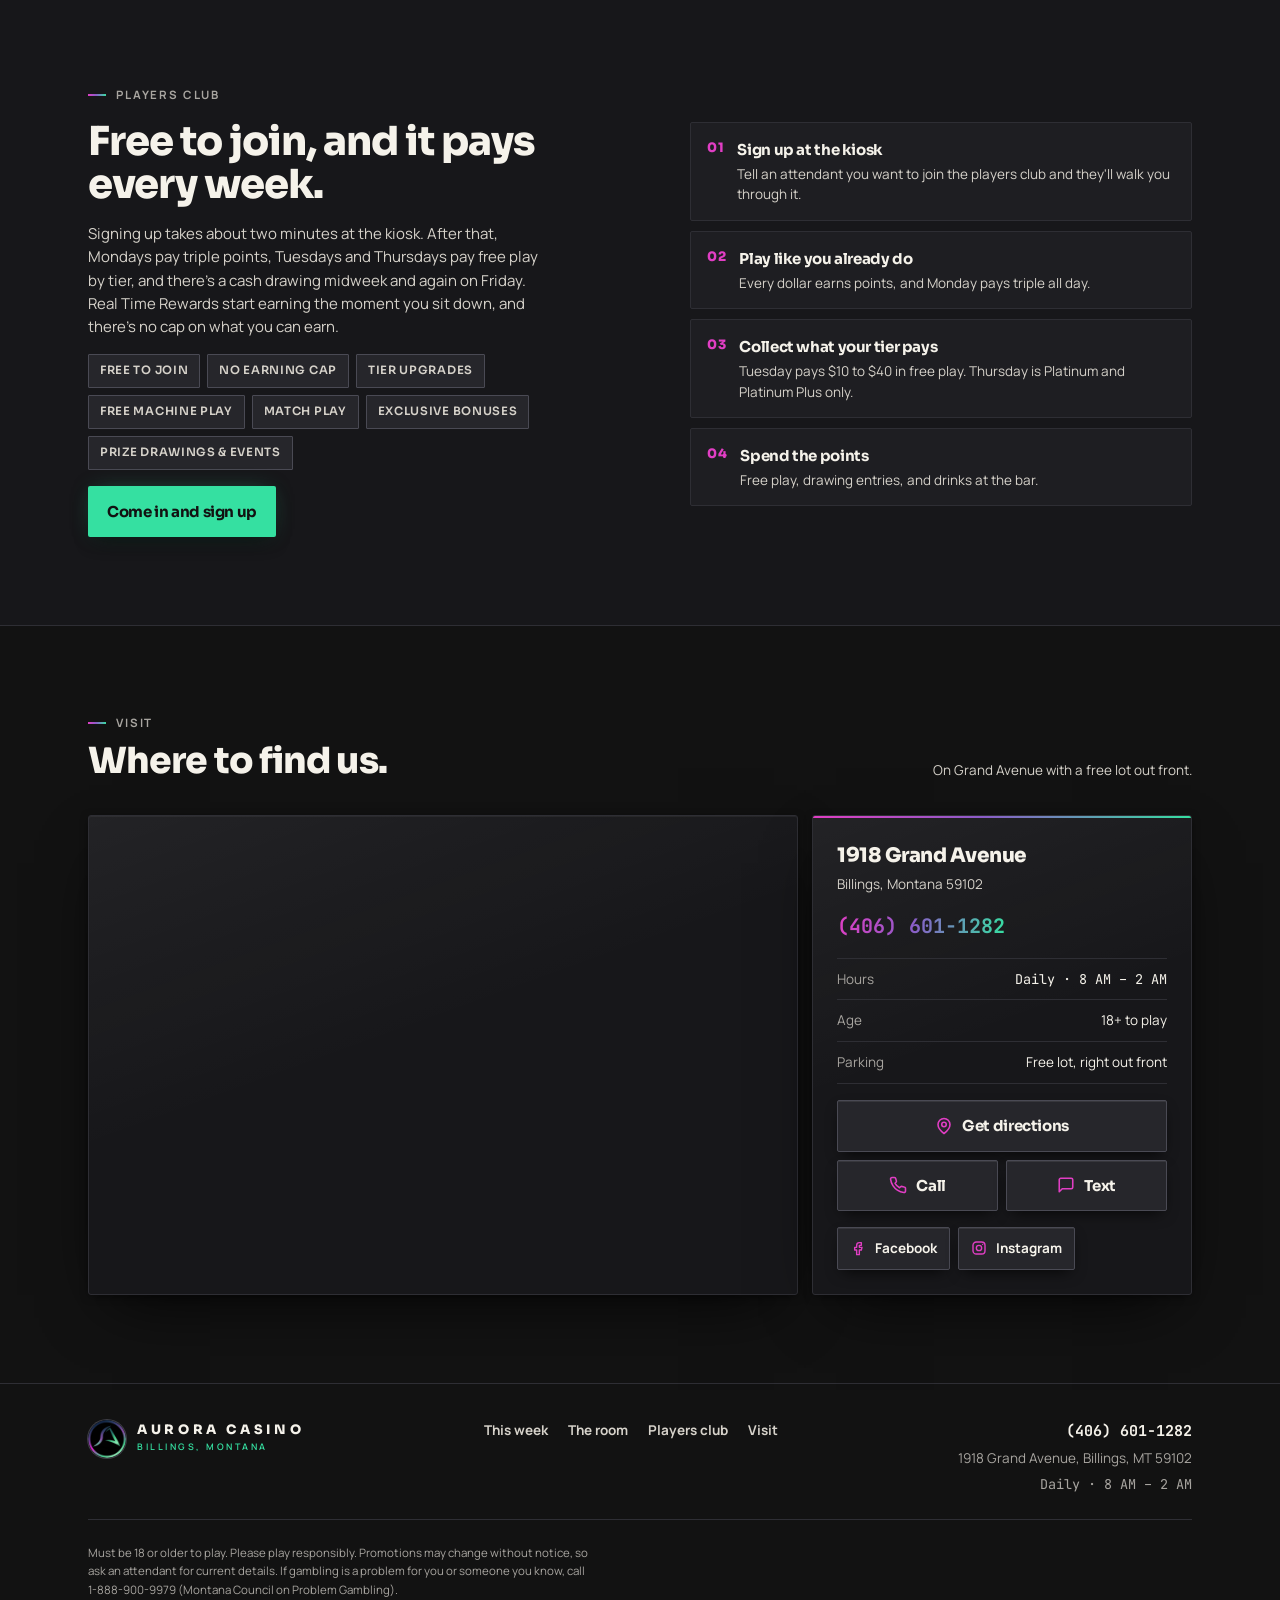
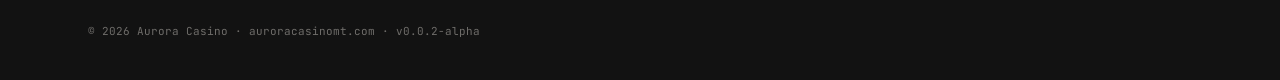
==== commit ece1adb0: "v0.0.2-alpha: copy pass, layout fixes, and a rebuilt homepage rhythm Copy: every em dash gone from r" ====
--- a/public/index.html
+++ b/public/index.html
@@ -3,17 +3,37 @@
 <head>
   <meta charset="utf-8">
   <meta name="viewport" content="width=device-width, initial-scale=1, viewport-fit=cover">
-  <meta name="version" content="v0.0.1-alpha">
+  <meta name="version" content="v0.0.2-alpha">
   <meta name="theme-color" content="#121212">
-  <title>Aurora Casino — Billings, MT · Open daily 8 AM – 2 AM</title>
-  <meta name="description" content="Your local casino on Grand Avenue. 20 machines, 15 taps, weekday promos and the most underrated players club in Billings. Open 8 AM – 2 AM every day.">
+
+  <title>Aurora Casino | Billings, MT · Open daily 8 AM – 2 AM</title>
+  <meta name="description" content="Twenty machines, fifteen taps and a promo every weekday at 1918 Grand Avenue in Billings. Open 8 AM to 2 AM, seven days a week.">
+  <!-- Hosting URL, not auroracasinomt.com: the custom domain still serves the old Wix
+       site. Flip all four of these the day the domain cuts over to Firebase. -->
+  <link rel="canonical" href="https://aurora-casino-site.web.app/">
+
+  <meta property="og:type" content="business.business">
+  <meta property="og:site_name" content="Aurora Casino">
+  <meta property="og:title" content="Aurora Casino · Billings, MT">
+  <meta property="og:description" content="Twenty machines, fifteen taps and a promo every weekday at 1918 Grand Avenue. Open 8 AM to 2 AM, seven days a week.">
+  <meta property="og:url" content="https://aurora-casino-site.web.app/">
+  <meta property="og:image" content="https://aurora-casino-site.web.app/Assets/Gallery/Gaming_Floor.avif">
+  <meta property="og:locale" content="en_US">
+  <meta name="twitter:card" content="summary_large_image">
+
   <link rel="icon" href="Assets/Brand/Aurora_Badge_32.png" type="image/png" sizes="32x32">
   <link rel="apple-touch-icon" href="Assets/Brand/Aurora_Badge_180.png">
+
   <link rel="preload" as="image" href="Assets/Video/Hero_Poster.avif" fetchpriority="high">
+  <link rel="preconnect" href="https://fonts.googleapis.com">
+  <link rel="preconnect" href="https://fonts.gstatic.com" crossorigin>
+  <link rel="stylesheet" href="https://fonts.googleapis.com/css2?family=Sora:wght@600;700;800&amp;family=Manrope:wght@400;600;700&amp;family=JetBrains+Mono:wght@500;700&amp;display=swap">
   <link rel="stylesheet" href="Css/Aurora_Tokens.css">
   <link rel="stylesheet" href="Css/Site.css">
 </head>
 <body>
+
+<a class="skip" href="#main">Skip to content</a>
 
 <header class="site-head">
   <div class="wrap">
@@ -21,21 +41,25 @@
       <img src="Assets/Brand/Aurora_Badge_180.png" alt="" width="38" height="38">
       <span><b>AURORA CASINO</b><small>Billings, Montana</small></span>
     </a>
-    <nav class="nav" aria-label="Site">
+
+    <nav class="nav" aria-label="Sections">
       <a href="#week">This week</a>
       <a href="#room">The room</a>
       <a href="#club">Players club</a>
       <a href="#visit">Visit</a>
     </nav>
-    <a class="btn head-call" href="tel:+14066011282">
+
+    <a class="btn head-call" href="tel:+14066011282" aria-label="Call Aurora Casino at (406) 601-1282">
       <svg viewBox="0 0 24 24" aria-hidden="true"><path d="M22 16.9v3a2 2 0 0 1-2.2 2 19.8 19.8 0 0 1-8.6-3.1 19.5 19.5 0 0 1-6-6A19.8 19.8 0 0 1 2.1 4.2 2 2 0 0 1 4.1 2h3a2 2 0 0 1 2 1.7c.1.9.4 1.8.7 2.6a2 2 0 0 1-.5 2.1L8.1 9.7a16 16 0 0 0 6 6l1.3-1.3a2 2 0 0 1 2.1-.4c.8.3 1.7.5 2.6.7A2 2 0 0 1 22 16.9z"/></svg>
-      <span class="mono">(406) 601-1282</span>
+      <span class="mono num">(406) 601-1282</span>
     </a>
-    <button class="menu-btn" id="menuBtn" aria-label="Menu" aria-expanded="false" aria-controls="mobileNav">
+
+    <button class="menu-btn" id="menuBtn" type="button" aria-label="Open menu" aria-expanded="false" aria-controls="mobileNav">
       <svg viewBox="0 0 24 24" aria-hidden="true"><path d="M4 7h16M4 12h16M4 17h16"/></svg>
     </button>
   </div>
-  <nav class="mobile-nav" id="mobileNav" aria-label="Site, mobile">
+
+  <nav class="mobile-nav" id="mobileNav" aria-label="Sections, mobile">
     <a href="#week">This week's promos</a>
     <a href="#room">The room</a>
     <a href="#club">Players club</a>
@@ -43,19 +67,23 @@
   </nav>
 </header>
 
-<main>
-  <section class="hero" aria-label="Welcome">
+<main id="main">
+
+  <section class="hero" aria-labelledby="heroTitle">
     <img class="bg" src="Assets/Video/Hero_Poster.avif" alt="Aurora Casino on Grand Avenue after dark" fetchpriority="high">
     <video class="bg" id="heroVideo" muted loop playsinline preload="none" aria-hidden="true" tabindex="-1"></video>
     <div class="scrim"></div>
     <img class="wm" src="Assets/Brand/Aurora_Logo_Full.png" alt="" aria-hidden="true">
+
     <div class="wrap">
       <div class="sign" id="sign" role="status">
         <span class="tube">Open</span>
         <span class="until">Daily 8 AM – 2 AM · Mountain time</span>
       </div>
-      <h1 class="display">Your local casino, lit up right.</h1>
-      <p>Twenty machines, fifteen taps, the best snacks on Grand Avenue, and a players club nobody talks about enough. Come see us — ask for anyone on the floor by name.</p>
+
+      <h1 class="display" id="heroTitle">Your local casino, lit up right.</h1>
+      <p>Twenty machines, fifteen taps, free snacks and a promo every weekday. Open until two in the morning, seven days a week.</p>
+
       <div class="actions">
         <a class="btn shimmer" href="https://www.google.com/maps/dir/?api=1&amp;destination=1918+Grand+Ave,+Billings,+MT+59102" target="_blank" rel="noopener">
           <svg viewBox="0 0 24 24" aria-hidden="true"><path d="M20 10c0 6-8 12-8 12s-8-6-8-12a8 8 0 0 1 16 0z"/><circle cx="12" cy="10" r="3"/></svg>Get directions
@@ -67,20 +95,26 @@
           <svg viewBox="0 0 24 24" aria-hidden="true"><rect x="3" y="5" width="18" height="16" rx="1"/><path d="M3 10h18M8 3v4M16 3v4"/></svg>This week
         </a>
       </div>
-      <div class="tonight" id="tonight">
-        <span class="chip jade">Today</span>
-        <span><b>—</b> · <span class="when mono">—</span></span>
-        <span class="chip magenta next">—</span>
-      </div>
+    </div>
+  </section>
+
+  <!-- Filled in and revealed by Site.js. Hidden by default so a JS failure shows nothing
+       at all rather than a row of placeholder dashes. -->
+  <section class="now" id="now" aria-label="Running today" hidden>
+    <div class="wrap">
+      <span class="chip jade label"></span>
+      <p class="what"><b></b><span class="when mono"></span></p>
+      <span class="chip magenta next"></span>
+      <a class="more" href="#week">See the whole week</a>
     </div>
   </section>
 
   <section class="facts" aria-label="At a glance">
     <div class="wrap">
-      <div><b>20 machines</b><span>Newest titles on the floor, comfy chairs</span></div>
-      <div><b>15 taps</b><span>Montana craft heavy, always rotating</span></div>
-      <div><b>8 AM – 2 AM</b><span>Every single day</span></div>
-      <div><b>Free snacks</b><span>The good kind. Ask.</span></div>
+      <div><b>20 machines</b><span>Newly renovated floor, room between the seats</span></div>
+      <div><b>15 taps</b><span>Rotating Montana craft, plus wine</span></div>
+      <div><b>8 AM – 2 AM</b><span>Open seven days a week</span></div>
+      <div><b>Free snacks</b><span>On the house while you play</span></div>
     </div>
   </section>
 
@@ -90,47 +124,50 @@
         <span class="eyebrow">Weekly promos</span>
         <div class="row">
           <h2 class="display">This week at Aurora</h2>
-          <p>A promo every weekday. Today is first.</p>
+          <p>Five promos, Monday through Friday. Today's is at the top.</p>
         </div>
       </div>
       <div class="week" id="week-grid"></div>
-      <p class="fine">Promotions subject to change — Aurora Casino reserves the right to modify or remove any promotion at any time. Ask an attendant for current details. All gaming guests must be at least 18 years old to wager; a government-issued photo ID may be required. Please play responsibly.</p>
-    </div>
-  </section>
-
-  <section class="block" id="room" style="padding-top:0">
+      <p class="fine">Promotions are subject to change. Aurora Casino reserves the right to modify or remove any promotion at any time, so ask an attendant for current details. All gaming guests must be at least 18 years old to wager, and a government-issued photo ID may be required. Please play responsibly.</p>
+    </div>
+  </section>
+
+  <section class="block tight-top" id="room">
     <div class="wrap">
       <div class="sec-head">
         <span class="eyebrow">The room</span>
-        <h2 class="display">Newly renovated. Still your neighborhood spot.</h2>
+        <div class="row">
+          <h2 class="display">Newly renovated, same neighborhood room.</h2>
+          <p>Have a look before you drive over. Tap any photo for the full size.</p>
+        </div>
       </div>
       <div class="room">
         <a class="shot wide" href="Assets/Gallery/Gaming_Floor.avif" target="_blank" rel="noopener">
-          <img src="Assets/Gallery/Gaming_Floor.avif" alt="Gaming floor with twenty machines and leather chairs" loading="lazy">
-          <div class="cap"><b>The floor</b><span>Twenty machines, big chairs, no crowding</span></div>
+          <img src="Assets/Gallery/Gaming_Floor.avif" alt="Gaming floor with twenty machines and leather chairs" loading="lazy" decoding="async">
+          <div class="cap"><b>The floor</b><span>Twenty machines with room between the chairs</span></div>
         </a>
         <a class="shot tall" href="Assets/Gallery/Bar_Portrait.jpg" target="_blank" rel="noopener">
-          <img src="Assets/Gallery/Bar_Portrait.jpg" alt="Bar seating under teal light with TVs above" loading="lazy">
+          <img src="Assets/Gallery/Bar_Portrait.jpg" alt="Bar seating under teal light with televisions above" loading="lazy" decoding="async">
           <div class="cap"><b>The bar</b><span>Every game on, every night</span></div>
         </a>
         <a class="shot" href="Assets/Gallery/Tap_Handles.avif" target="_blank" rel="noopener">
-          <img src="Assets/Gallery/Tap_Handles.avif" alt="Row of fifteen craft beer tap handles" loading="lazy">
-          <div class="cap"><b>Fifteen taps</b><span>Bitter Root, Dirt Church and friends</span></div>
+          <img src="Assets/Gallery/Tap_Handles.avif" alt="Row of fifteen craft beer tap handles" loading="lazy" decoding="async">
+          <div class="cap"><b>Fifteen taps</b><span>Bitter Root, Dirt Church and whatever's new</span></div>
         </a>
         <a class="shot" href="Assets/Gallery/Exterior_Front.avif" target="_blank" rel="noopener">
-          <img src="Assets/Gallery/Exterior_Front.avif" alt="Aurora Casino exterior on Grand Avenue with neon trim" loading="lazy">
+          <img src="Assets/Gallery/Exterior_Front.avif" alt="Aurora Casino exterior on Grand Avenue with neon trim" loading="lazy" decoding="async">
           <div class="cap"><b>1918 Grand Ave</b><span>Look for the neon</span></div>
         </a>
       </div>
     </div>
   </section>
 
-  <section class="block" id="club" style="background:var(--panel);border-top:1px solid var(--line);border-bottom:1px solid var(--line)">
+  <section class="block banded" id="club">
     <div class="wrap club">
       <div class="pitch">
         <span class="eyebrow">Players club</span>
-        <h2 class="display">The most underrated players club in town.</h2>
-        <p>Free to join, takes two minutes at the kiosk, and it pays out every week — triple-point Mondays, tier free play on Tuesdays and Thursdays, and cash drawings midweek and Friday. Real Time Rewards start earning the moment you sit down, and there's no cap on how much you can earn. If you play here more than once a month and you're not in it, you're leaving money on the floor.</p>
+        <h2 class="display">Free to join, and it pays every week.</h2>
+        <p>Signing up takes about two minutes at the kiosk. After that, Mondays pay triple points, Tuesdays and Thursdays pay free play by tier, and there's a cash drawing midweek and again on Friday. Real Time Rewards start earning the moment you sit down, and there's no cap on what you can earn.</p>
         <ul class="perks" aria-label="Aurora Rewards benefits">
           <li>Free to join</li>
           <li>No earning cap</li>
@@ -140,13 +177,14 @@
           <li>Exclusive bonuses</li>
           <li>Prize drawings &amp; events</li>
         </ul>
-        <a class="btn positive" href="#visit">Come sign up — it's free</a>
-      </div>
-      <ol>
-        <li><div><b>Sign up at the kiosk with an attendant</b><span>Tell the attendant that you'd like to sign up for the player's club. They will guide you through the rest.</span></div></li>
+        <a class="btn positive" href="#visit">Come in and sign up</a>
+      </div>
+
+      <ol class="steps">
+        <li><div><b>Sign up at the kiosk</b><span>Tell an attendant you want to join the players club and they'll walk you through it.</span></div></li>
         <li><div><b>Play like you already do</b><span>Every dollar earns points, and Monday pays triple all day.</span></div></li>
-        <li><div><b>Get drawn, get paid</b><span>Your tier sets your reward. Tuesday pays $10 to $40 in free play; Thursday is Platinum and Platinum Plus only.</span></div></li>
-        <li><div><b>Trade points for the good stuff</b><span>Free play, cash drawings, and the drinks on us.</span></div></li>
+        <li><div><b>Collect what your tier pays</b><span>Tuesday pays $10 to $40 in free play. Thursday is Platinum and Platinum Plus only.</span></div></li>
+        <li><div><b>Spend the points</b><span>Free play, drawing entries, and drinks at the bar.</span></div></li>
       </ol>
     </div>
   </section>
@@ -155,13 +193,18 @@
     <div class="wrap">
       <div class="sec-head">
         <span class="eyebrow">Visit</span>
-        <h2 class="display">Grand Avenue, right where you'd guess.</h2>
-      </div>
+        <div class="row">
+          <h2 class="display">Where to find us.</h2>
+          <p>On Grand Avenue with a free lot out front.</p>
+        </div>
+      </div>
+
       <div class="visit">
         <div class="panel map">
           <iframe title="Map to Aurora Casino, 1918 Grand Avenue, Billings" loading="lazy" referrerpolicy="no-referrer-when-downgrade"
             src="https://www.google.com/maps?q=1918+Grand+Ave,+Billings,+MT+59102&amp;z=15&amp;output=embed"></iframe>
         </div>
+
         <div class="panel accent info">
           <div class="addr">1918 Grand Avenue<small>Billings, Montana 59102</small></div>
           <a class="ph" href="tel:+14066011282">(406) 601-1282</a>
@@ -185,24 +228,73 @@
       </div>
     </div>
   </section>
+
 </main>
 
 <footer>
   <div class="wrap">
-    <div class="brand">
-      <img src="Assets/Brand/Aurora_Badge_180.png" alt="" width="38" height="38">
-      <span><b>AURORA CASINO</b><small>1918 Grand Ave · Billings, MT</small></span>
-    </div>
-    <p class="legal">Must be 18 or older to play. Please play responsibly. Promotions subject to change without notice — ask an attendant for current details. If gambling is a problem for you or someone you know, call 1-888-900-9979 (Montana Council on Problem Gambling).</p>
-    <p class="meta">© <span id="year">2026</span> Aurora Casino · auroracasinomt.com · v0.0.1-alpha</p>
+    <div class="foot-top">
+      <div class="brand">
+        <img src="Assets/Brand/Aurora_Badge_180.png" alt="" width="38" height="38">
+        <span><b>AURORA CASINO</b><small>Billings, Montana</small></span>
+      </div>
+
+      <nav class="foot-nav" aria-label="Footer">
+        <a href="#week">This week</a>
+        <a href="#room">The room</a>
+        <a href="#club">Players club</a>
+        <a href="#visit">Visit</a>
+      </nav>
+
+      <div class="foot-contact">
+        <a class="mono ph" href="tel:+14066011282">(406) 601-1282</a>
+        <span>1918 Grand Avenue, Billings, MT 59102</span>
+        <span class="mono">Daily · 8 AM – 2 AM</span>
+      </div>
+    </div>
+
+    <p class="legal">Must be 18 or older to play. Please play responsibly. Promotions may change without notice, so ask an attendant for current details. If gambling is a problem for you or someone you know, call <span class="nb">1-888-900-9979</span> (Montana Council on Problem Gambling).</p>
+    <p class="meta">© <span id="year">2026</span> Aurora Casino · auroracasinomt.com · v0.0.2-alpha</p>
   </div>
 </footer>
 
 <nav class="actionbar" aria-label="Quick actions">
   <a href="tel:+14066011282"><svg viewBox="0 0 24 24" aria-hidden="true"><path d="M22 16.9v3a2 2 0 0 1-2.2 2 19.8 19.8 0 0 1-8.6-3.1 19.5 19.5 0 0 1-6-6A19.8 19.8 0 0 1 2.1 4.2 2 2 0 0 1 4.1 2h3a2 2 0 0 1 2 1.7c.1.9.4 1.8.7 2.6a2 2 0 0 1-.5 2.1L8.1 9.7a16 16 0 0 0 6 6l1.3-1.3a2 2 0 0 1 2.1-.4c.8.3 1.7.5 2.6.7A2 2 0 0 1 22 16.9z"/></svg>Call</a>
   <a href="https://www.google.com/maps/dir/?api=1&amp;destination=1918+Grand+Ave,+Billings,+MT+59102" target="_blank" rel="noopener"><svg viewBox="0 0 24 24" aria-hidden="true"><path d="M20 10c0 6-8 12-8 12s-8-6-8-12a8 8 0 0 1 16 0z"/><circle cx="12" cy="10" r="3"/></svg>Directions</a>
-  <a href="#week"><svg viewBox="0 0 24 24" aria-hidden="true"><rect x="3" y="5" width="18" height="16" rx="1"/><path d="M3 10h18M8 3v4M16 3v4"/></svg>Tonight</a>
+  <a href="#week"><svg viewBox="0 0 24 24" aria-hidden="true"><rect x="3" y="5" width="18" height="16" rx="1"/><path d="M3 10h18M8 3v4M16 3v4"/></svg>This week</a>
 </nav>
+
+<script type="application/ld+json">
+{
+  "@context": "https://schema.org",
+  "@type": "Casino",
+  "name": "Aurora Casino",
+  "url": "https://aurora-casino-site.web.app/",
+  "telephone": "+1-406-601-1282",
+  "image": "https://aurora-casino-site.web.app/Assets/Gallery/Exterior_Front.avif",
+  "logo": "https://aurora-casino-site.web.app/Assets/Brand/Aurora_Logo_Full.png",
+  "priceRange": "$",
+  "address": {
+    "@type": "PostalAddress",
+    "streetAddress": "1918 Grand Avenue",
+    "addressLocality": "Billings",
+    "addressRegion": "MT",
+    "postalCode": "59102",
+    "addressCountry": "US"
+  },
+  "hasMap": "https://www.google.com/maps?q=1918+Grand+Ave,+Billings,+MT+59102",
+  "openingHoursSpecification": [{
+    "@type": "OpeningHoursSpecification",
+    "dayOfWeek": ["Monday","Tuesday","Wednesday","Thursday","Friday","Saturday","Sunday"],
+    "opens": "08:00",
+    "closes": "02:00"
+  }],
+  "sameAs": [
+    "https://www.facebook.com/AuroraCasinoMT/",
+    "https://www.instagram.com/aurora_casino/"
+  ]
+}
+</script>
 
 <script src="Js/Site.js" defer></script>
 </body>
--- a/public/Css/Aurora_Tokens.css
+++ b/public/Css/Aurora_Tokens.css
@@ -1,14 +1,19 @@
-/* Aurora Casino — design tokens
+/* Aurora Casino - design tokens.
    Source: digital business card index.html (v0.2.0-alpha). Values marked [card] are verbatim.
-   Values marked [proposed] are cleanups where the card was inconsistent — see Design_Tokens doc. */
-@import url("https://fonts.googleapis.com/css2?family=Sora:wght@400;600;700;800&family=Manrope:wght@400;500;600;700&family=JetBrains+Mono:wght@500;700&display=swap");
+   Values marked [proposed] are cleanups where the card was inconsistent; see Design_Tokens doc.
+
+   The webfonts are NOT imported here. An @import inside a stylesheet cannot start
+   downloading until this file itself has parsed, which serialises two round trips
+   before any text can paint. index.html loads them with preconnect + <link> instead,
+   and requests only the weights the site actually uses:
+     Sora 600/700/800 · Manrope 400/600/700 · JetBrains Mono 500/700 */
 
 :root{
   /* ---- surfaces [card] ---- */
   --bg:#121212; --panel:#17171a; --panel2:#1e1e22; --panel3:#26262b;
   --panel4:#2c2c32;                 /* [proposed] control hover fill; card used --panel3 on hover of --panel2 items */
   --line:#2e2e34; --line2:#3d3d45;
-  --line3:#4a4a54;                  /* [proposed] the card hard-codes #4a4a54 on every control border — now a token */
+  --line3:#4a4a54;                  /* [proposed] the card hard-codes #4a4a54 on every control border; now a token */
 
   /* ---- text [card] ---- */
   --text:#f5f2ea; --text2:#d6d2ca; --muted:#a8a5a0; --dim:#6f6d6a;
@@ -16,7 +21,7 @@
   /* ---- accents [card] ---- */
   --magenta:#e13ec4; --magenta-hi:#f265d6;
   --jade:#35e0a1;
-  --gold:var(--jade);               /* [card] legacy alias — the "gold" role was always jade. Prefer --jade. */
+  --gold:var(--jade);               /* [card] legacy alias. The "gold" role was always jade; prefer --jade. */
   --violet:#8b5cc8;
   --red:#ff5468; --cyan:#3fd8f0;    /* [card] declared, never used */
 
@@ -40,7 +45,7 @@
   --font-display:"Sora",ui-sans-serif,system-ui,sans-serif;
   --font-body:"Manrope",ui-sans-serif,system-ui,sans-serif;
   --font-mono:"JetBrains Mono",ui-monospace,SFMono-Regular,Menlo,monospace;
-  /* [proposed] scale — the card uses 16 distinct px sizes; these are the 8 that carry a role */
+  /* [proposed] scale. The card uses 16 distinct px sizes; these are the 8 that carry a role */
   --text-xs:9px; --text-sm:11.5px; --text-base:13.5px; --text-md:15px;
   --text-lg:20px; --text-xl:28px; --text-2xl:34px; --text-3xl:44px;
   --leading-tight:1.08; --leading-snug:1.3; --leading-body:1.55;
@@ -65,8 +70,9 @@
 }
 
 /* ---- breakpoints (can't be tokens in CSS; documented here, used verbatim) ----
-   [proposed] 3 breakpoints:  ≥560px  two-up grids  |  ≥820px  tablet / scrollbars  |  ≥900px  two-column layout
-   [card]     also had 520 and 720 one-offs — dropped. */
+   [proposed] 520px header call label | 560px grids | 700px promo banner columns |
+                 820px two-column layout | 900px desktop nav | 1000px wide banners
+   [card]     also had 520 and 720 one-offs, dropped. */
 
 @keyframes au-glowpulse{0%,100%{box-shadow:var(--shadow-float),0 0 0 0 rgba(225,62,196,0)}50%{box-shadow:var(--shadow-float),0 0 16px 3px rgba(225,62,196,.4)}}
 @keyframes au-ring{0%{transform:scale(.9);opacity:.55}100%{transform:scale(1.55);opacity:0}}
@@ -74,7 +80,7 @@
 @keyframes au-showA{0%,50%,100%{opacity:0}25%{opacity:1}}
 @keyframes au-showB{0%,50%,100%{opacity:0}75%{opacity:1}}
 
-/* ---- semantic layer [Aurora Design Scheme.zip → design-system/tokens/colors.css] ----
+/* ---- semantic layer [Aurora Design Scheme.zip -> design-system/tokens/colors.css] ----
    Role-based aliases over the raw tokens above. Prefer these in new component CSS;
    the raw --magenta / --panel3 names stay valid for the rules that already use them. */
 :root{
--- a/public/Css/Site.css
+++ b/public/Css/Site.css
@@ -1,20 +1,54 @@
-/* Aurora Casino — site styles. Tokens live in Aurora_Tokens.css. Mobile-first; breakpoints 560 / 820 / 900. */
+/* ============================================================================
+   Aurora Casino - site styles.  Tokens live in Aurora_Tokens.css.
+   Mobile first. Breakpoints: 520 header call label / 560 grids /
+   700 banner padding / 820 two-column layout / 900 desktop nav and
+   three-up banners / 1200 wide banners.
+
+   Contents
+     01  Reset and page defaults
+     02  Type helpers and layout primitives
+     03  Controls: buttons, chips, panels
+     04  Header and navigation
+     05  Hero
+     06  Running-today band
+     07  Facts strip
+     08  Section furniture
+     09  Weekly promo banners
+     10  The room gallery
+     11  Players club
+     12  Visit
+     13  Footer
+     14  Mobile action bar
+     15  Breakpoints
+     16  Reduced motion
+   ========================================================================= */
+
+
+/* -- 01  Reset and page defaults ------------------------------------------ */
 *{box-sizing:border-box;margin:0;padding:0}
 html{-webkit-text-size-adjust:100%;scroll-behavior:smooth}
 body{background:var(--bg);color:var(--text);font:var(--weight-body,400) var(--text-md)/var(--leading-body) var(--font-body);-webkit-font-smoothing:antialiased;overflow-x:hidden}
 img{display:block;max-width:100%}
 a{color:inherit;text-decoration:none}
-::selection{background:rgba(225,62,196,.4)}
-:focus-visible{outline:2px solid var(--magenta);outline-offset:2px}
-.sr-only{position:absolute;width:1px;height:1px;overflow:hidden;clip:rect(0 0 0 0);white-space:nowrap}
-
-/* type helpers */
+
+/* Section rhythm. One knob per breakpoint, so every band on the page moves together. */
+:root{--sec-pad:56px;--sec-gap:26px;--grid-gap:12px}
+
+/* Keyboard users land here first; it only appears once it has focus. */
+.skip{position:absolute;left:-9999px;top:0;z-index:100}
+.skip:focus{left:10px;top:10px;padding:11px 15px;background:var(--panel3);border:1px solid var(--magenta);border-radius:var(--r-ctl);font-weight:700}
+
+
+/* -- 02  Type helpers and layout primitives -------------------------------- */
 .display{font-family:var(--font-display);font-weight:800;letter-spacing:var(--tracking-display);line-height:var(--leading-tight);text-wrap:pretty}
-.eyebrow{font-size:var(--text-sm);font-weight:700;letter-spacing:var(--tracking-eyebrow);text-transform:uppercase;color:var(--muted)}
+.eyebrow{display:flex;align-items:center;gap:10px;font-size:var(--text-sm);font-weight:700;letter-spacing:var(--tracking-eyebrow);text-transform:uppercase;color:var(--muted)}
+.eyebrow::before{content:"";flex:none;width:18px;height:2px;background:var(--grad)}
 .mono{font-family:var(--font-mono);font-variant-numeric:tabular-nums}
+.nb{white-space:nowrap}   /* phone numbers and short ranges that must not break */
 .wrap{max-width:var(--content-max);margin:0 auto;padding-left:var(--gutter);padding-right:max(18px,env(safe-area-inset-right))}
 
-/* ---- controls ---- */
+
+/* -- 03  Controls: buttons, chips, panels ---------------------------------- */
 .btn{position:relative;overflow:hidden;display:inline-flex;align-items:center;justify-content:center;gap:9px;min-height:48px;padding:13px 18px;border-radius:var(--r-ctl);
   font-family:var(--font-display);font-weight:700;font-size:var(--text-md);letter-spacing:var(--tracking-display);color:var(--text);
   background:var(--panel3);border:1px solid var(--line3);box-shadow:var(--shadow-control);cursor:pointer;
@@ -25,46 +59,61 @@
 .btn.positive{background:var(--jade);color:#121212;border-color:transparent;box-shadow:0 8px 20px -8px rgba(0,0,0,.9),0 0 22px -8px rgba(53,224,161,.5)}
 .btn.positive svg{stroke:#121212}
 .btn.positive:hover{transform:none;filter:brightness(1.08);border-color:transparent;box-shadow:0 10px 24px -8px rgba(0,0,0,.9),0 0 28px -6px rgba(53,224,161,.65)}
-.btn.shimmer::after{content:"";position:absolute;inset:0;pointer-events:none;background:linear-gradient(115deg,transparent 40%,rgba(255,255,255,.22) 50%,transparent 60%);background-size:250% 100%;background-position:130% 0;animation:au-shimmer var(--shimmer) ease-in-out infinite}
+/* Sheen sweep. Site.js staggers --sweep so buttons never flash in unison. */
+.btn.shimmer::after{content:"";position:absolute;inset:0;pointer-events:none;background:linear-gradient(115deg,transparent 40%,rgba(255,255,255,.22) 50%,transparent 60%);background-size:250% 100%;background-position:130% 0;animation:au-shimmer var(--shimmer) ease-in-out infinite;animation-delay:var(--sweep,0s)}
+
 .chip{display:inline-flex;align-items:center;gap:6px;padding:5px 10px;border-radius:var(--r-chip);border:1px solid var(--line2);font-size:var(--text-sm);font-weight:700;letter-spacing:var(--tracking-eyebrow);text-transform:uppercase;color:var(--muted);white-space:nowrap}
 .chip.jade{color:var(--jade);border-color:rgba(53,224,161,.45)}
 .chip.magenta{color:var(--magenta);border-color:rgba(225,62,196,.45)}
+
 .panel{position:relative;border-radius:var(--radius);background:var(--grad-tile),var(--panel);border:1px solid var(--line);box-shadow:var(--shadow-card)}
 .panel.accent::before{content:"";position:absolute;inset:0 0 auto 0;height:2px;background:var(--grad);z-index:2;border-radius:var(--radius) var(--radius) 0 0}
 
-/* ---- header ---- */
+
+/* -- 04  Header and navigation --------------------------------------------- */
 .site-head{position:sticky;top:0;z-index:50;background:rgba(18,18,18,.86);-webkit-backdrop-filter:blur(10px);backdrop-filter:blur(10px);border-bottom:1px solid var(--line)}
-.site-head .wrap{display:flex;align-items:center;gap:12px;min-height:64px}
+.site-head .wrap{display:flex;align-items:center;gap:10px;min-height:66px}
+
 .brand{display:flex;align-items:center;gap:11px}
 .brand img{width:38px;height:38px;border-radius:50%;box-shadow:0 0 0 1px var(--line2)}
 .brand b{display:block;font-family:var(--font-display);font-weight:800;letter-spacing:var(--tracking-brand);font-size:13px;line-height:1.1}
 .brand small{display:block;font-size:var(--text-xs);letter-spacing:var(--tracking-brand);color:var(--jade);font-weight:600;margin-top:3px;text-transform:uppercase}
-.nav{display:none;margin-left:auto;gap:4px}
+
+/* Hidden until 900px, where the desktop rule also hands it the margin-left:auto
+   that otherwise belongs to the call button. */
+.nav{display:none;gap:4px}
 .nav a{padding:10px 12px;border-radius:var(--r-ctl);font-size:var(--text-base);font-weight:700;color:var(--text2);border:1px solid transparent;transition:color var(--dur-hover),border-color var(--dur-hover)}
 .nav a:hover{color:var(--text);border-color:var(--line3)}
-.nav a.soon{color:var(--muted)}
-.nav a.soon::after{content:"soon";margin-left:6px;font-size:9px;letter-spacing:.16em;text-transform:uppercase;color:var(--magenta)}
+
 .head-call{margin-left:auto;min-height:44px;padding:10px 14px;font-size:var(--text-base)}
-.nav + .head-call{margin-left:6px}
+.head-call .num{display:none}          /* icon only until there is room for the number */
+
 .menu-btn{display:inline-grid;place-items:center;width:44px;height:44px;border-radius:var(--r-ctl);background:var(--panel3);border:1px solid var(--line3);box-shadow:var(--shadow-control);cursor:pointer;color:var(--text)}
 .menu-btn svg{width:20px;height:20px;fill:none;stroke:currentColor;stroke-width:2.1;stroke-linecap:round}
+
 .mobile-nav{display:none;border-top:1px solid var(--line);background:var(--panel)}
 .mobile-nav.open{display:block}
-.mobile-nav a{display:flex;align-items:center;justify-content:space-between;padding:15px var(--gutter);font-weight:700;font-size:var(--text-md);border-bottom:1px solid var(--line)}
-.mobile-nav a span{font-size:var(--text-xs);letter-spacing:.16em;text-transform:uppercase;color:var(--magenta)}
-
-/* ---- hero ---- */
-.hero{position:relative;min-height:min(92svh,820px);display:flex;align-items:flex-end;overflow:hidden;border-bottom:1px solid var(--line)}
+.mobile-nav a{display:flex;align-items:center;padding:15px var(--gutter);font-weight:700;font-size:var(--text-md);border-bottom:1px solid var(--line)}
+.mobile-nav a:last-child{border-bottom:0}
+
+
+/* -- 05  Hero -------------------------------------------------------------- */
+.hero{position:relative;min-height:min(86svh,780px);display:flex;align-items:flex-end;overflow:hidden}
 .hero .bg{position:absolute;inset:0;width:100%;height:100%;object-fit:cover;object-position:60% 50%;transform:scale(1.02)}
-/* the video sits over the poster still and cross-fades in once it can actually play.
-   Site.js only ever gives it a src on wide screens — phones keep the still. */
+/* The video sits over the poster still and cross-fades in once it can actually play.
+   Site.js only ever gives it a src on wide screens, so phones keep the still. */
 .hero video.bg{opacity:0;transition:opacity .7s var(--ease)}
 .hero video.bg.is-ready{opacity:1}
 .hero .scrim{position:absolute;inset:0;background:linear-gradient(180deg,rgba(18,18,18,.35) 0%,rgba(18,18,18,.15) 35%,rgba(18,18,18,.96) 100%)}
 .hero .wm{position:absolute;right:-6%;top:6%;width:min(58vw,520px);opacity:.06;pointer-events:none;filter:grayscale(1) brightness(3)}
-.hero .wrap{position:relative;z-index:2;width:100%;padding-top:96px;padding-bottom:36px;display:flex;flex-direction:column;gap:18px}
-/* neon sign */
-.sign{display:inline-flex;flex-direction:column;align-items:flex-start;gap:6px;align-self:flex-start;--tube:var(--jade);--tube-rgb:53,224,161}
+.hero .wrap{position:relative;z-index:2;width:100%;padding-top:104px;padding-bottom:44px;display:flex;flex-direction:column;gap:20px}
+.hero h1{font-size:clamp(38px,7.6vw,72px);max-width:15ch;text-wrap:balance}
+.hero p{font-size:clamp(15px,1.7vw,18px);color:var(--text2);max-width:54ch}
+.hero .actions{display:grid;grid-template-columns:1fr 1fr;gap:8px;max-width:520px}
+.hero .actions .btn:first-child{grid-column:1/-1}
+
+/* Neon open/closed sign. --tube drives both the stroke and every glow layer. */
+.sign{display:inline-flex;flex-direction:column;align-items:flex-start;gap:8px;align-self:flex-start;--tube:var(--jade);--tube-rgb:53,224,161}
 .sign.closed{--tube:var(--magenta);--tube-rgb:225,62,196}
 .sign .tube{position:relative;display:inline-block;padding:8px 18px;border:2px solid var(--tube);border-radius:6px;
   font-family:var(--font-display);font-weight:800;font-size:clamp(22px,3.4vw,30px);letter-spacing:.26em;text-transform:uppercase;line-height:1;color:#fff;
@@ -76,95 +125,127 @@
 .sign .until{font-family:var(--font-mono);font-size:var(--text-sm);font-weight:500;letter-spacing:.06em;color:var(--text2);padding-left:2px}
 .sign .until b{font-weight:700;color:var(--text)}
 @keyframes au-neon{0%,18%,22%,24%,55%,57%,100%{opacity:1}19%,23%{opacity:.62}56%{opacity:.8}}
-.hero h1{font-size:clamp(38px,7.6vw,72px);max-width:14ch}
-.hero p{font-size:clamp(15px,1.7vw,18px);color:var(--text2);max-width:52ch}
-.hero .actions{display:grid;grid-template-columns:1fr 1fr;gap:8px;max-width:520px}
-.hero .actions .btn:first-child{grid-column:1/-1}
-.hero .tonight{display:flex;align-items:center;gap:10px;flex-wrap:wrap;font-size:var(--text-base);color:var(--text2)}
-.hero .tonight b{color:var(--text)}
-
-/* ---- facts strip ---- */
-.facts{border-bottom:1px solid var(--line);background:var(--panel)}
-.facts .wrap{display:grid;grid-template-columns:1fr 1fr;gap:0}
-.facts div{padding:18px 0;display:flex;flex-direction:column;gap:2px;border-bottom:1px solid var(--line)}
-.facts div:nth-child(odd){padding-right:16px;border-right:1px solid var(--line)}
-.facts div:nth-child(even){padding-left:16px}
-.facts div:nth-child(n+3){border-bottom:0}
-.facts b{font-family:var(--font-display);font-weight:800;font-size:28px;letter-spacing:var(--tracking-display);line-height:1}
-.facts span{font-size:var(--text-sm);color:var(--muted);letter-spacing:.04em}
-
-/* ---- sections ---- */
-section.block{padding:56px 0}
-.sec-head{display:flex;flex-direction:column;gap:8px;margin-bottom:24px}
-.sec-head h2{font-size:clamp(28px,4vw,34px)}
-.sec-head p{color:var(--text2);max-width:56ch}
-.sec-head .row{display:flex;align-items:flex-end;justify-content:space-between;gap:16px;flex-wrap:wrap}
-
-/* week */
-.week{display:grid;gap:10px;grid-template-columns:1fr}
+
+
+/* -- 06  Running-today band ------------------------------------------------ */
+/* Full-bleed strip between the hero and the facts. Site.js unhides it once it has
+   something real to say, so it never renders empty. */
+.now{position:relative;background:var(--panel2);border-top:1px solid var(--line);border-bottom:1px solid var(--line)}
+.now::before{content:"";position:absolute;inset:0 0 auto 0;height:2px;background:var(--grad)}
+.now .wrap{display:flex;align-items:center;flex-wrap:wrap;gap:10px 14px;min-height:62px;padding-top:13px;padding-bottom:13px}
+.now .what{display:flex;align-items:baseline;flex-wrap:wrap;gap:4px 10px;min-width:0;color:var(--text2);font-size:var(--text-base)}
+.now .what b{font-family:var(--font-display);font-weight:700;font-size:var(--text-md);letter-spacing:var(--tracking-display);color:var(--text)}
+.now .when::before{content:"·";margin-right:10px;color:var(--dim)}
+.now .more{display:none;margin-left:auto;font-size:var(--text-base);font-weight:700;color:var(--text2);border-bottom:1px solid var(--line3);padding-bottom:2px;transition:color var(--dur-hover),border-color var(--dur-hover)}
+.now .more::after{content:" \2192"}
+.now .more:hover{color:var(--text);border-color:var(--magenta)}
+
+
+/* -- 07  Facts strip ------------------------------------------------------- */
+.facts{background:var(--panel);border-bottom:1px solid var(--line)}
+.facts .wrap{display:grid}
+.facts .wrap>div{display:flex;flex-direction:column;gap:4px}
+.facts b{font-family:var(--font-display);font-weight:800;font-size:clamp(24px,2.4vw,30px);letter-spacing:var(--tracking-display);line-height:1}
+.facts span{font-size:var(--text-sm);color:var(--muted);letter-spacing:.04em;text-wrap:pretty}
+
+/* 2 x 2 on phones: a hairline between the columns and one under the first row. */
+@media (max-width:559px){
+  .facts .wrap{grid-template-columns:repeat(2,minmax(0,1fr))}
+  .facts .wrap>div{padding:18px 0}
+  .facts .wrap>div:nth-child(odd){padding-right:16px}
+  .facts .wrap>div:nth-child(even){padding-left:16px;border-left:1px solid var(--line)}
+  .facts .wrap>div:nth-child(-n+2){border-bottom:1px solid var(--line)}
+}
+
+
+/* -- 08  Section furniture ------------------------------------------------- */
+section.block{padding:var(--sec-pad) 0}
+section.block.tight-top{padding-top:calc(var(--sec-pad) * .55)}
+section.block.banded{background:var(--panel);border-top:1px solid var(--line);border-bottom:1px solid var(--line)}
+.sec-head{display:flex;flex-direction:column;gap:10px;margin-bottom:var(--sec-gap)}
+.sec-head h2{font-size:clamp(28px,4vw,36px);max-width:20ch}
+.sec-head p{color:var(--text2);max-width:46ch;font-size:var(--text-base)}
+.sec-head .row{display:flex;align-items:flex-end;justify-content:space-between;gap:16px 32px;flex-wrap:wrap}
+
+
+/* -- 09  Weekly promo banners ---------------------------------------------- */
+.week{display:grid;gap:var(--grid-gap);grid-template-columns:1fr;padding-bottom:24px;border-bottom:1px solid var(--line)}
 /* Banner rows. The promo photo sits behind the copy, held well back and covered by a
    horizontal scrim, so text contrast never depends on which image is in play. */
-.day{position:relative;isolation:isolate;overflow:hidden;min-height:196px;padding:28px 30px;border-radius:var(--radius);background:var(--panel);border:1px solid var(--line);display:flex;flex-direction:column;justify-content:center;gap:14px;transition:border-color var(--dur-hover),transform var(--dur-hover)}
-.day .bg{position:absolute;inset:0;z-index:-2;width:100%;height:100%;object-fit:cover;object-position:78% 50%;opacity:.45}
-.day::after{content:"";position:absolute;inset:0;z-index:-1;background:linear-gradient(90deg,rgba(18,18,18,.97) 0%,rgba(18,18,18,.95) 46%,rgba(18,18,18,.86) 70%,rgba(18,18,18,.44) 100%)}
+/* Narrow screens leave less clear space beside the photo, so it is held further
+   back and the scrim runs heavier. Both loosen at 700px. */
+.day{position:relative;isolation:isolate;overflow:hidden;min-height:172px;padding:22px 22px;border-radius:var(--radius);background:var(--panel);border:1px solid var(--line);display:flex;flex-direction:column;justify-content:center;transition:border-color var(--dur-hover),transform var(--dur-hover)}
+.day .bg{position:absolute;inset:0;z-index:-2;width:100%;height:100%;object-fit:cover;object-position:72% 50%;opacity:.34}
+.day::after{content:"";position:absolute;inset:0;z-index:-1;background:linear-gradient(90deg,rgba(18,18,18,.97) 0%,rgba(18,18,18,.94) 52%,rgba(18,18,18,.74) 100%)}
 .day::before{content:"";position:absolute;left:0;top:0;bottom:0;z-index:1;width:2px;background:var(--line2)}
-.day .body{display:grid;grid-template-columns:minmax(0,.95fr) minmax(0,1.05fr) minmax(0,auto);align-items:center;gap:26px}
-.day .copy{display:flex;flex-direction:column;gap:8px;min-width:0}
-.day .title{max-width:none}
-.day .desc{font-size:var(--text-md);color:var(--text2);line-height:1.5;min-width:0}
 .day.today{border-color:rgba(53,224,161,.45)}
 .day.today::before{background:var(--grad)}
-.day .top{display:flex;align-items:center;gap:10px}
-/* Day tag: light box, black bold caps — same device as the printed promo sheet. */
+
+/* Three columns: name and title | description | offer chips. The chip column is a
+   fixed width so all five banners share one right-hand edge. */
+.day .body{display:grid;grid-template-columns:minmax(0,1fr);align-items:center;gap:14px}
+.day .copy{display:flex;flex-direction:column;align-items:flex-start;gap:11px;min-width:0}
+.day .top{display:flex;align-items:center;flex-wrap:wrap;gap:10px}
+.day .desc{font-size:var(--text-md);color:var(--text2);line-height:1.5;min-width:0}
+.day .title{font-family:var(--font-display);font-weight:700;font-size:clamp(24px,2.7vw,36px);letter-spacing:var(--tracking-display);line-height:1.12}
+.day .draw{display:flex;align-items:center;gap:8px;margin-top:2px;font-size:var(--text-sm);font-weight:700;letter-spacing:.06em;color:var(--jade)}
+.day .draw .mono{font-weight:700}
+
+/* Day tag: light box, black bold caps, the same device as the printed promo sheet. */
 .day .d{font-family:var(--font-display);font-weight:800;font-size:clamp(13px,1.15vw,16px);letter-spacing:var(--tracking-eyebrow);text-transform:uppercase;color:#121212;background:var(--text);padding:9px 15px;border-radius:var(--r-chip);white-space:nowrap}
 .day.today .d{background:var(--jade)}
-/* Offer chips carry the promo instead of a sentence. Solid fills mean they stay
-   legible wherever they land over the photo, so they can run wider than the copy. */
-/* Chips sit in the open middle of the banner — between the copy and the time —
-   rather than stacked in the text column. */
-.day .tags{display:flex;flex-direction:column;align-items:stretch;gap:8px;min-width:0}
-.day .tag{font-family:var(--font-display);font-weight:800;font-size:clamp(12px,1.05vw,14.5px);letter-spacing:var(--tracking-button);text-transform:uppercase;color:#121212;padding:10px 16px;border-radius:var(--r-chip);white-space:nowrap;text-align:center}
+
+/* Offer chips carry the promo instead of a sentence. Solid fills keep them legible
+   wherever they land over the photo. */
+.day .tags{display:flex;flex-direction:column;align-items:flex-start;gap:8px;min-width:0}
+.day .tag{font-family:var(--font-display);font-weight:800;font-size:13px;letter-spacing:var(--tracking-button);text-transform:uppercase;color:#121212;padding:10px 16px;border-radius:var(--r-chip);white-space:nowrap;text-align:center}
 .day .tag.j{background:var(--jade)}
 .day .tag.m{background:var(--magenta-hi)}
 .day .tag.p{background:rgba(245,242,234,.10);color:var(--text);border:1px solid var(--line3);font-weight:700}
-.day .title{font-family:var(--font-display);font-weight:700;font-size:clamp(24px,2.7vw,36px);letter-spacing:var(--tracking-display);line-height:1.12}
-.day .draw{display:flex;align-items:center;gap:8px;margin-top:4px;font-size:var(--text-sm);font-weight:700;letter-spacing:.06em;color:var(--jade)}
-.day .draw .mono{font-weight:700}
-.fine{font-size:var(--text-sm);color:var(--muted);line-height:1.6;margin-top:18px;max-width:70ch}
-
-/* room */
-.room{display:grid;gap:10px;grid-template-columns:1fr 1fr;grid-auto-rows:170px}
+
+.fine{font-size:var(--text-sm);color:var(--muted);line-height:1.6;margin-top:22px;max-width:74ch;text-wrap:pretty}
+
+
+/* -- 10  The room gallery -------------------------------------------------- */
+.room{display:grid;gap:var(--grid-gap);grid-template-columns:repeat(2,minmax(0,1fr));grid-auto-rows:170px}
 .shot{position:relative;overflow:hidden;border-radius:var(--radius);border:1px solid var(--line);background:var(--panel)}
 .shot img{width:100%;height:100%;object-fit:cover;transition:transform 6s ease}
 .shot:hover img{transform:scale(1.05)}
-.shot .cap{position:absolute;inset:auto 0 0 0;padding:34px 14px 12px;background:var(--grad-scrim);display:flex;flex-direction:column;gap:1px}
+.shot .cap{position:absolute;inset:auto 0 0 0;padding:38px 15px 13px;background:var(--grad-scrim);display:flex;flex-direction:column;gap:2px}
 .shot .cap b{font-family:var(--font-display);font-weight:800;font-size:15px;letter-spacing:var(--tracking-display)}
 .shot .cap span{font-size:var(--text-sm);color:var(--text2)}
-.shot.wide{grid-column:1/-1}
+.shot.wide{grid-column:span 2}
 .shot.tall{grid-row:span 2}
 
-/* club */
-.club{display:grid;gap:22px;grid-template-columns:1fr}
-.club .pitch{display:flex;flex-direction:column;gap:14px;align-items:flex-start}
+
+/* -- 11  Players club ------------------------------------------------------ */
+.club{display:grid;gap:26px;grid-template-columns:1fr}
+.club .pitch{display:flex;flex-direction:column;gap:16px;align-items:flex-start}
 .club .pitch h2{font-size:clamp(28px,4vw,40px);max-width:16ch}
-.club .pitch p{color:var(--text2);max-width:48ch}
-.club ol{list-style:none;counter-reset:s;display:grid;gap:9px}
-.club li{counter-increment:s;display:flex;gap:12px;align-items:flex-start;padding:13px 14px;border-radius:var(--r-ctl);background:var(--panel2);border:1px solid var(--line)}
-.club li::before{content:counter(s,decimal-leading-zero);flex:none;font:800 13px/1.4 var(--font-display);letter-spacing:.04em;color:var(--magenta);padding-top:1px}
-.club li b{display:block;font-family:var(--font-display);font-weight:700;font-size:var(--text-md);letter-spacing:var(--tracking-display)}
-.club li span{display:block;font-size:var(--text-base);color:var(--text2);margin-top:2px;line-height:1.5}
-
-/* visit */
-.visit{display:grid;gap:10px;grid-template-columns:1fr}
+.club .pitch p{color:var(--text2);max-width:52ch}
+.perks{list-style:none;display:flex;flex-wrap:wrap;gap:7px}
+.perks li{font-family:var(--font-display);font-size:var(--text-sm);font-weight:600;letter-spacing:var(--tracking-button);text-transform:uppercase;color:var(--text2);background:var(--panel3);border:1px solid var(--line3);border-radius:var(--r-chip);padding:7px 11px}
+
+.steps{list-style:none;counter-reset:s;display:grid;gap:10px}
+.steps li{counter-increment:s;display:flex;gap:13px;align-items:flex-start;padding:15px 16px;border-radius:var(--r-ctl);background:var(--panel2);border:1px solid var(--line)}
+.steps li::before{content:counter(s,decimal-leading-zero);flex:none;font:800 13px/1.5 var(--font-display);letter-spacing:.04em;color:var(--magenta)}
+.steps li b{display:block;font-family:var(--font-display);font-weight:700;font-size:var(--text-md);letter-spacing:var(--tracking-display)}
+.steps li span{display:block;font-size:var(--text-base);color:var(--text2);margin-top:3px;line-height:1.5}
+
+
+/* -- 12  Visit ------------------------------------------------------------- */
+.visit{display:grid;gap:var(--grid-gap);grid-template-columns:1fr}
 .visit .map{overflow:hidden}
-.visit iframe{display:block;width:100%;height:280px;border:0;filter:invert(.92) hue-rotate(180deg) saturate(.72) contrast(.96)}
-.visit .info{padding:20px;display:flex;flex-direction:column;gap:14px}
+.visit iframe{display:block;width:100%;height:300px;border:0;filter:invert(.92) hue-rotate(180deg) saturate(.72) contrast(.96)}
+.visit .info{padding:24px;display:flex;flex-direction:column;gap:16px}
 .visit .addr{font-family:var(--font-display);font-weight:800;font-size:20px;letter-spacing:var(--tracking-display)}
-.visit .addr small{display:block;font-family:var(--font-body);font-weight:400;font-size:var(--text-base);color:var(--text2);letter-spacing:0;margin-top:2px}
-.visit dl{display:grid;grid-template-columns:auto 1fr;gap:8px 16px;font-size:var(--text-base)}
-.visit dt{color:var(--muted)}
-.visit dd{color:var(--text)}
-.visit .ph{font-family:var(--font-mono);font-weight:700;font-size:20px;background:var(--grad);-webkit-background-clip:text;background-clip:text;color:transparent;display:inline-block}
+.visit .addr small{display:block;font-family:var(--font-body);font-weight:400;font-size:var(--text-base);color:var(--text2);letter-spacing:0;margin-top:3px}
+.visit .ph{font-family:var(--font-mono);font-weight:700;font-size:20px;background:var(--grad);-webkit-background-clip:text;background-clip:text;color:transparent;display:inline-block;align-self:flex-start}
+/* Ruled rows: label left, value hard against the panel's right edge. */
+.visit dl{display:grid;grid-template-columns:auto minmax(0,1fr);font-size:var(--text-base);border-top:1px solid var(--line)}
+.visit dt,.visit dd{padding:10px 0;border-bottom:1px solid var(--line)}
+.visit dt{color:var(--muted);padding-right:20px}
+.visit dd{color:var(--text);text-align:right}
 .visit .actions{display:grid;grid-template-columns:1fr 1fr;gap:8px}
 .visit .actions .btn:first-child{grid-column:1/-1}
 .socials{display:flex;gap:8px}
@@ -172,62 +253,93 @@
 .socials a:hover{transform:translateY(-2px);border-color:var(--magenta)}
 .socials svg{width:16px;height:16px;fill:none;stroke:var(--magenta);stroke-width:2.1;stroke-linecap:round;stroke-linejoin:round}
 
-/* footer */
-footer{border-top:1px solid var(--line);padding:32px 0 calc(32px + 72px + env(safe-area-inset-bottom))}
-footer .wrap{display:flex;flex-direction:column;gap:14px;font-size:var(--text-base);color:var(--muted)}
+
+/* -- 13  Footer ------------------------------------------------------------ */
+footer{border-top:1px solid var(--line);padding:36px 0 calc(36px + 72px + env(safe-area-inset-bottom))}
+footer .wrap{display:flex;flex-direction:column;gap:24px;font-size:var(--text-base);color:var(--muted)}
 footer .brand b{color:var(--text)}
-footer .legal{font-size:var(--text-sm);line-height:1.6;max-width:70ch}
+.foot-top{display:grid;gap:22px;padding-bottom:24px;border-bottom:1px solid var(--line)}
+.foot-nav{display:flex;flex-wrap:wrap;gap:8px 20px;font-weight:700;color:var(--text2)}
+.foot-nav a{transition:color var(--dur-hover)}
+.foot-nav a:hover{color:var(--text)}
+.foot-contact{display:flex;flex-direction:column;gap:5px}
+.foot-contact .ph{font-weight:700;font-size:var(--text-md);color:var(--text)}
+footer .legal{font-size:var(--text-sm);line-height:1.6;max-width:74ch;text-wrap:pretty}
 footer .meta{font-family:var(--font-mono);font-size:11px;color:var(--dim)}
 
-/* mobile action bar */
-.actionbar{position:fixed;left:0;right:0;bottom:0;z-index:60;display:grid;grid-template-columns:1fr 1fr 1fr;gap:1px;background:var(--line);border-top:1px solid var(--line);padding-bottom:env(safe-area-inset-bottom)}
+
+/* -- 14  Mobile action bar ------------------------------------------------- */
+.actionbar{position:fixed;left:0;right:0;bottom:0;z-index:60;display:grid;grid-template-columns:repeat(3,1fr);gap:1px;background:var(--line);border-top:1px solid var(--line);padding-bottom:env(safe-area-inset-bottom)}
 .actionbar a{display:flex;flex-direction:column;align-items:center;justify-content:center;gap:4px;min-height:60px;background:rgba(23,23,26,.96);-webkit-backdrop-filter:blur(10px);backdrop-filter:blur(10px);font-size:var(--text-sm);font-weight:700;letter-spacing:.06em}
 .actionbar a:active{background:var(--panel3)}
 .actionbar svg{width:20px;height:20px;fill:none;stroke:var(--magenta);stroke-width:2;stroke-linecap:round;stroke-linejoin:round}
 
-/* ---- breakpoints ---- */
+
+/* -- 15  Breakpoints ------------------------------------------------------- */
+@media (min-width:520px){
+  .head-call .num{display:inline}
+}
+
 @media (min-width:560px){
-  .room{grid-template-columns:repeat(3,1fr);grid-auto-rows:200px}
-  .shot.wide{grid-column:span 2}
-  .facts .wrap{grid-template-columns:repeat(4,1fr)}
-  .facts div{border-bottom:0;padding:22px 16px}
-  .facts div:nth-child(odd){padding-right:16px}
-  .facts div:first-child{padding-left:0}
-  .facts div:not(:last-child){border-right:1px solid var(--line)}
-  .facts div:nth-child(even){border-right:1px solid var(--line)}
-  .facts div:last-child{border-right:0}
+  :root{--grid-gap:14px}
+  .sign{flex-direction:row;align-items:center;gap:16px}
   .hero .actions{grid-template-columns:auto auto auto}
   .hero .actions .btn:first-child{grid-column:auto}
-}
+  .facts .wrap{grid-template-columns:repeat(4,minmax(0,1fr))}
+  .facts .wrap>div{padding:24px 22px}
+  .facts .wrap>div+div{border-left:1px solid var(--line)}
+  .facts .wrap>div:first-child{padding-left:0}
+  .facts .wrap>div:last-child{padding-right:0}
+  .room{grid-template-columns:repeat(3,minmax(0,1fr));grid-auto-rows:200px}
+  .shot.wide{grid-column:span 2}
+}
+
+@media (min-width:700px){
+  .now .more{display:block}
+  .day{min-height:200px;padding:26px 28px}
+}
+
 @media (min-width:820px){
+  :root{--sec-pad:88px;--sec-gap:34px}
   .actionbar{display:none}
   footer{padding-bottom:40px}
-  section.block{padding:80px 0}
-  .club{grid-template-columns:minmax(0,1fr) minmax(0,1fr);align-items:center;gap:40px}
-  .visit{grid-template-columns:minmax(0,1fr) 400px}
-  .visit iframe{height:100%;min-height:380px}
-  .hero .wrap{padding-bottom:56px}
-}
+  .hero .wrap{padding-bottom:60px}
+  .club{grid-template-columns:minmax(0,1.05fr) minmax(0,.95fr);gap:48px;align-items:start}
+  .club .steps{padding-top:36px}          /* drops the list past the eyebrow, level with the headline */
+  .visit{grid-template-columns:minmax(0,1fr) 380px}
+  .visit iframe{height:100%;min-height:400px}
+  .foot-top{grid-template-columns:auto minmax(0,1fr) auto;align-items:start;gap:40px}
+  .foot-nav{justify-content:center}
+  .foot-contact{text-align:right}
+}
+
 @media (min-width:900px){
-  .nav{display:flex}
+  .nav{display:flex;margin-left:auto}
+  .nav ~ .head-call{margin-left:8px}
   .menu-btn{display:none}
-  .room{grid-template-columns:repeat(4,1fr);grid-auto-rows:220px}
-  .shot.tall{grid-row:span 2}
-}
+  .mobile-nav{display:none}
+  /* Explicit 4 x 2 placement. Auto-flow left two dead cells in the second row. */
+  .room{grid-template-columns:repeat(4,minmax(0,1fr));grid-template-rows:repeat(2,215px)}
+  .shot.wide{grid-column:1/3;grid-row:1/3}
+  .shot.tall{grid-column:3;grid-row:1/3}
+  .room .shot:nth-child(3){grid-column:4;grid-row:1}
+  .room .shot:nth-child(4){grid-column:4;grid-row:2}
+  /* Banners go three-up. 236px holds the longest offer chip at 13px. */
+  .day{padding:28px 30px}
+  .day .bg{object-position:78% 50%;opacity:.45}
+  .day::after{background:linear-gradient(90deg,rgba(18,18,18,.97) 0%,rgba(18,18,18,.95) 46%,rgba(18,18,18,.86) 70%,rgba(18,18,18,.44) 100%)}
+  .day .body{grid-template-columns:minmax(0,1fr) minmax(0,1fr) 236px;gap:26px}
+  .day .tags{align-items:stretch}
+}
+
+@media (min-width:1200px){
+  .day{padding:30px 34px}
+  .day .body{grid-template-columns:minmax(0,1.06fr) minmax(0,1fr) 244px;gap:30px}
+}
+
+
+/* -- 16  Reduced motion ---------------------------------------------------- */
 @media (prefers-reduced-motion:reduce){
   *,*::before,*::after{animation-duration:.001ms!important;animation-iteration-count:1!important;transition-duration:.001ms!important}
   html{scroll-behavior:auto}
 }
-
-/* ---- promo banners: narrow screens leave less room beside the image ---- */
-@media (max-width:700px){
-  .day{min-height:168px;padding:20px 20px;gap:12px}
-  .day .body{grid-template-columns:minmax(0,1fr);gap:13px}
-  .day .tags{align-items:flex-start}
-  .day .bg{opacity:.34;object-position:72% 50%}
-  .day::after{background:linear-gradient(90deg,rgba(18,18,18,.97) 0%,rgba(18,18,18,.94) 52%,rgba(18,18,18,.74) 100%)}
-}
-
-/* ---- Aurora Rewards benefit chips (source: Players Club page) ---- */
-.perks{list-style:none;display:flex;flex-wrap:wrap;gap:6px}
-.perks li{font-family:var(--font-display);font-size:var(--text-sm);font-weight:600;letter-spacing:var(--tracking-button);text-transform:uppercase;color:var(--text2);background:var(--panel3);border:1px solid var(--line3);border-radius:var(--r-chip);padding:7px 11px}
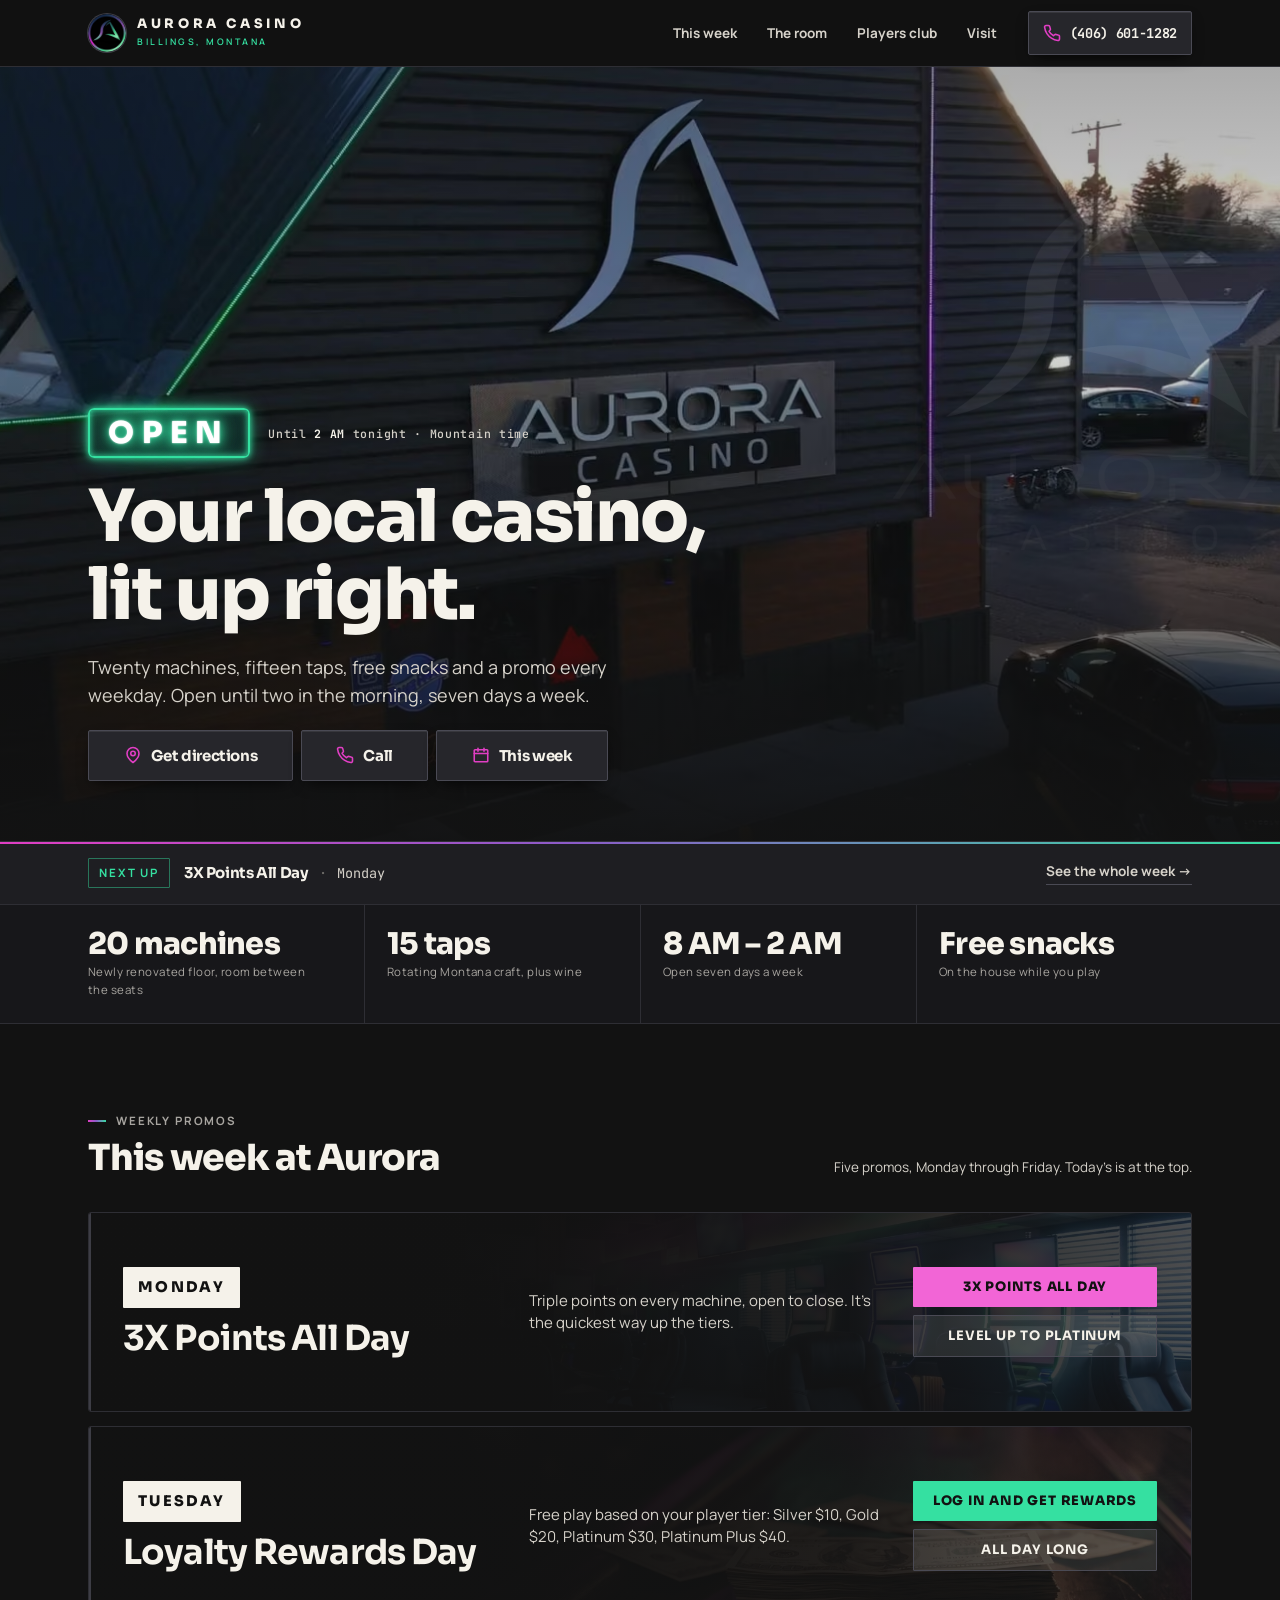
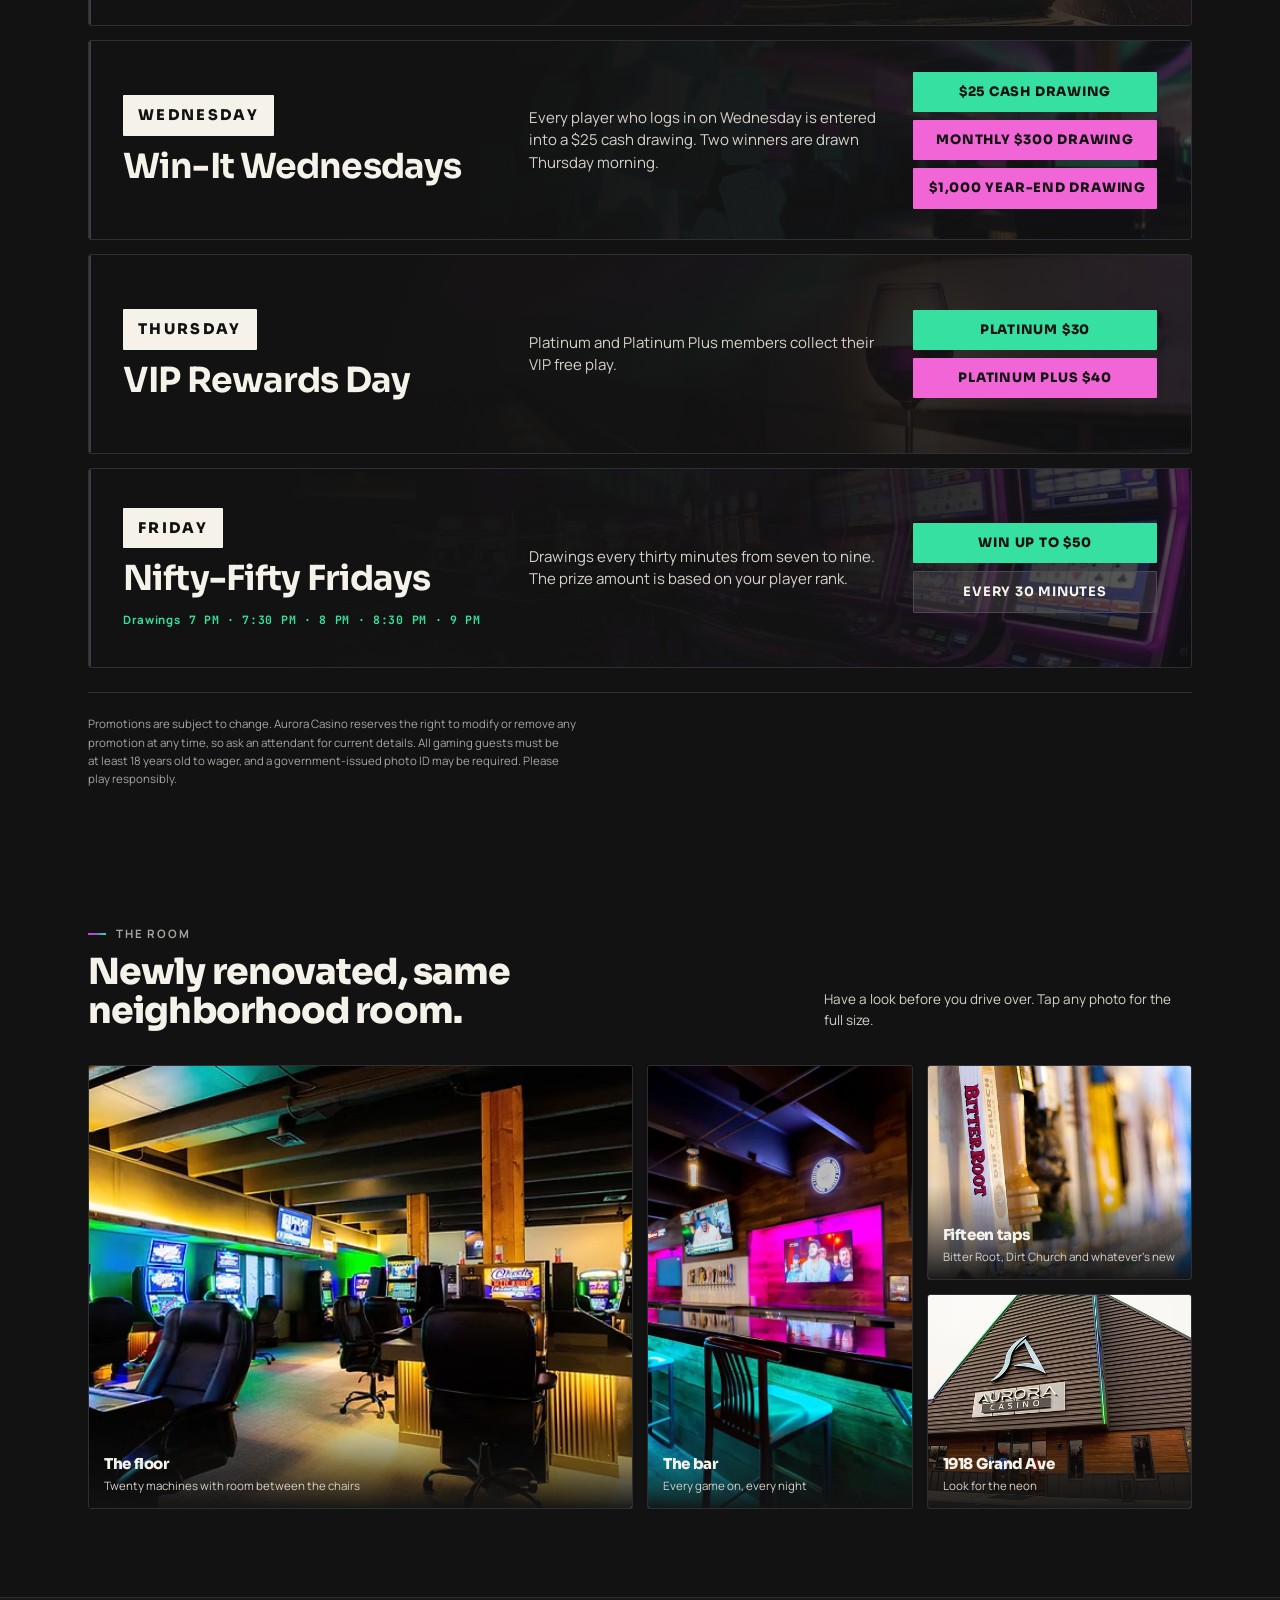
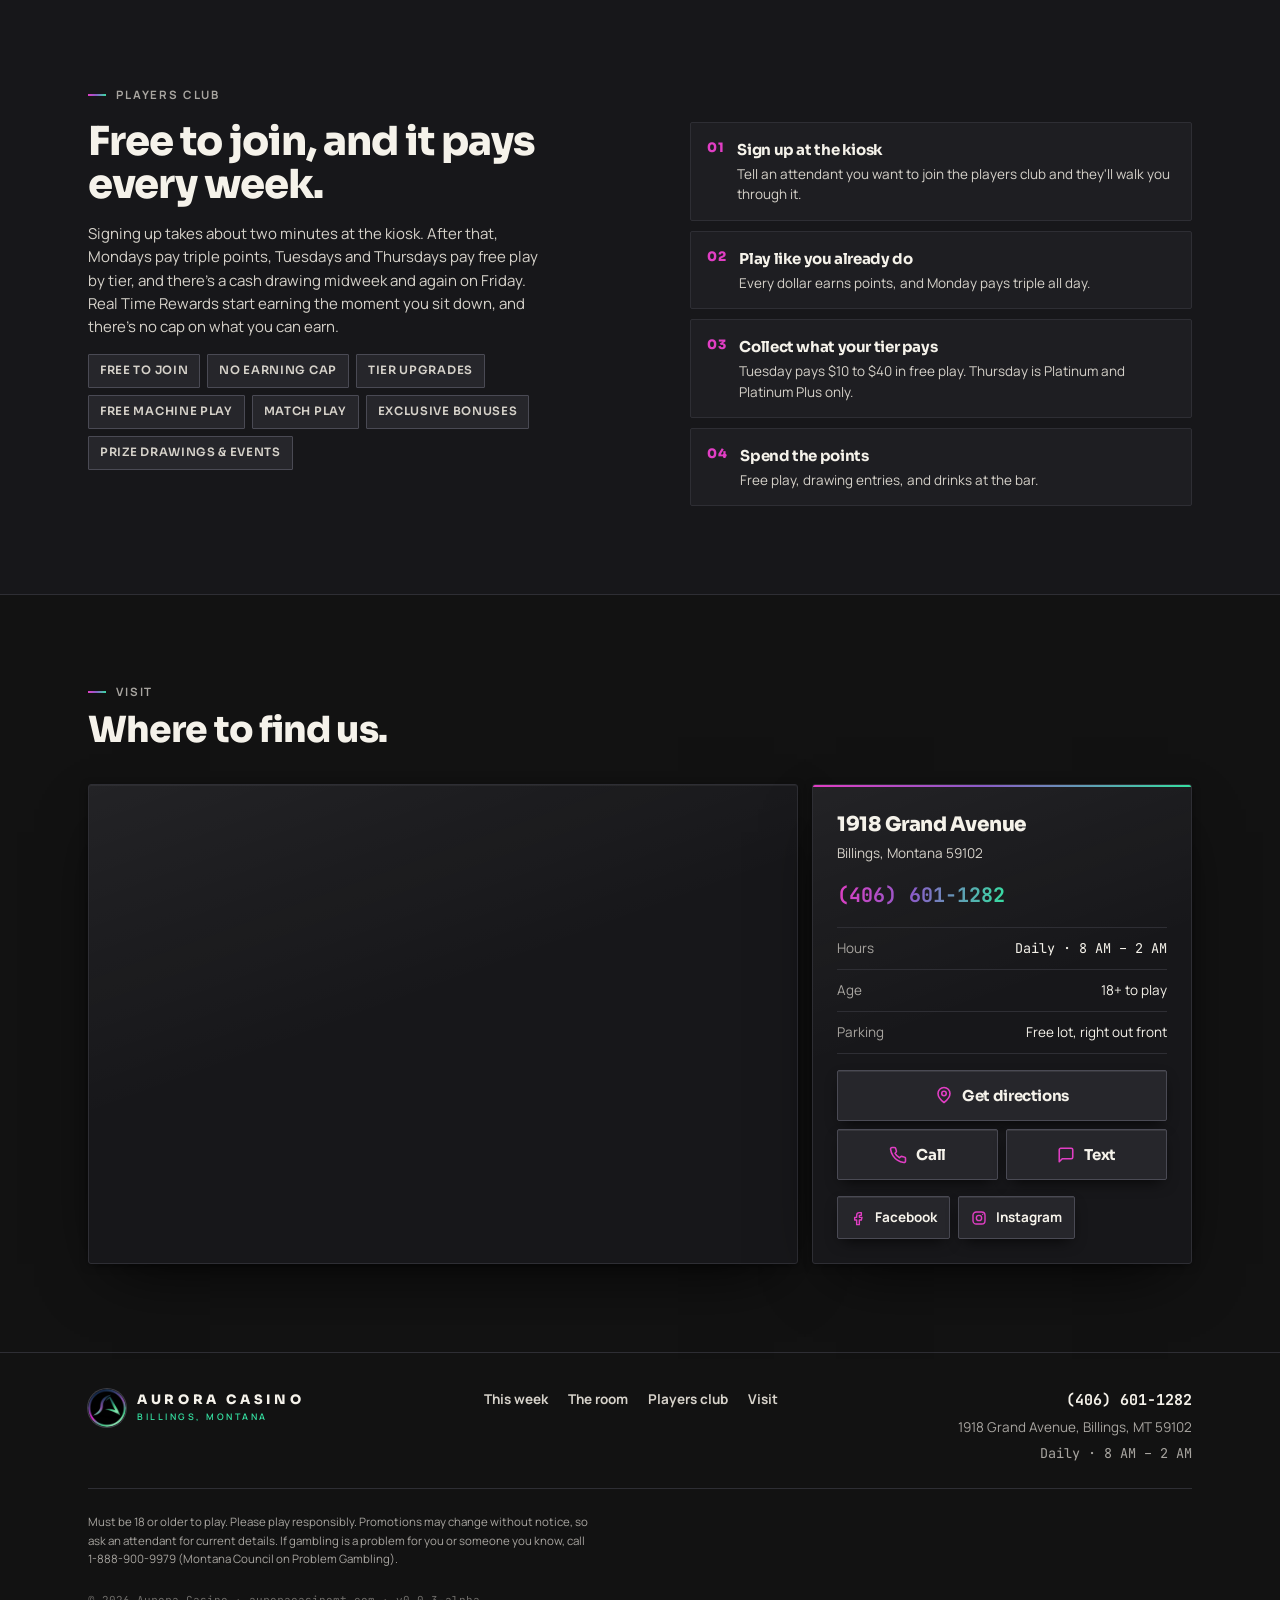
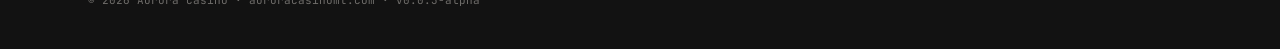
==== commit 8ffa2351: "v0.0.3-alpha: drop two elements, fix link previews, caching and indexing Removed at the owner's requ" ====
--- a/public/index.html
+++ b/public/index.html
@@ -3,7 +3,7 @@
 <head>
   <meta charset="utf-8">
   <meta name="viewport" content="width=device-width, initial-scale=1, viewport-fit=cover">
-  <meta name="version" content="v0.0.2-alpha">
+  <meta name="version" content="v0.0.3-alpha">
   <meta name="theme-color" content="#121212">
 
   <title>Aurora Casino | Billings, MT · Open daily 8 AM – 2 AM</title>
@@ -12,12 +12,22 @@
        site. Flip all four of these the day the domain cuts over to Firebase. -->
   <link rel="canonical" href="https://aurora-casino-site.web.app/">
 
+  <!-- ===== DELETE THIS LINE AT LAUNCH =====================================
+       Pre-launch only. auroracasinomt.com still serves the old Wix site, so an
+       indexed copy here would compete with the business's own listing. Remove
+       this meta the day the domain points at Firebase. -->
+  <meta name="robots" content="noindex">
+
   <meta property="og:type" content="business.business">
   <meta property="og:site_name" content="Aurora Casino">
   <meta property="og:title" content="Aurora Casino · Billings, MT">
   <meta property="og:description" content="Twenty machines, fifteen taps and a promo every weekday at 1918 Grand Avenue. Open 8 AM to 2 AM, seven days a week.">
   <meta property="og:url" content="https://aurora-casino-site.web.app/">
-  <meta property="og:image" content="https://aurora-casino-site.web.app/Assets/Gallery/Gaming_Floor.avif">
+  <meta property="og:image" content="https://aurora-casino-site.web.app/Assets/Brand/Aurora_Share_Card.jpg">
+  <meta property="og:image:type" content="image/jpeg">
+  <meta property="og:image:width" content="1200">
+  <meta property="og:image:height" content="630">
+  <meta property="og:image:alt" content="Aurora Casino on Grand Avenue, logo and signage lit at dusk">
   <meta property="og:locale" content="en_US">
   <meta name="twitter:card" content="summary_large_image">
 
@@ -177,7 +187,6 @@
           <li>Exclusive bonuses</li>
           <li>Prize drawings &amp; events</li>
         </ul>
-        <a class="btn positive" href="#visit">Come in and sign up</a>
       </div>
 
       <ol class="steps">
@@ -193,10 +202,7 @@
     <div class="wrap">
       <div class="sec-head">
         <span class="eyebrow">Visit</span>
-        <div class="row">
-          <h2 class="display">Where to find us.</h2>
-          <p>On Grand Avenue with a free lot out front.</p>
-        </div>
+        <h2 class="display">Where to find us.</h2>
       </div>
 
       <div class="visit">
@@ -254,7 +260,7 @@
     </div>
 
     <p class="legal">Must be 18 or older to play. Please play responsibly. Promotions may change without notice, so ask an attendant for current details. If gambling is a problem for you or someone you know, call <span class="nb">1-888-900-9979</span> (Montana Council on Problem Gambling).</p>
-    <p class="meta">© <span id="year">2026</span> Aurora Casino · auroracasinomt.com · v0.0.2-alpha</p>
+    <p class="meta">© <span id="year">2026</span> Aurora Casino · auroracasinomt.com · v0.0.3-alpha</p>
   </div>
 </footer>
 
@@ -271,7 +277,7 @@
   "name": "Aurora Casino",
   "url": "https://aurora-casino-site.web.app/",
   "telephone": "+1-406-601-1282",
-  "image": "https://aurora-casino-site.web.app/Assets/Gallery/Exterior_Front.avif",
+  "image": "https://aurora-casino-site.web.app/Assets/Brand/Aurora_Share_Card.jpg",
   "logo": "https://aurora-casino-site.web.app/Assets/Brand/Aurora_Logo_Full.png",
   "priceRange": "$",
   "address": {
--- a/public/Css/Site.css
+++ b/public/Css/Site.css
@@ -56,9 +56,6 @@
 .btn svg{width:18px;height:18px;flex:none;fill:none;stroke:var(--magenta);stroke-width:2.1;stroke-linecap:round;stroke-linejoin:round}
 .btn:hover{transform:translateY(-2px);border-color:var(--magenta);background:var(--panel4);box-shadow:var(--shadow-control-hover)}
 .btn:active{transform:translateY(1px) scale(.985);box-shadow:var(--shadow-control-active)}
-.btn.positive{background:var(--jade);color:#121212;border-color:transparent;box-shadow:0 8px 20px -8px rgba(0,0,0,.9),0 0 22px -8px rgba(53,224,161,.5)}
-.btn.positive svg{stroke:#121212}
-.btn.positive:hover{transform:none;filter:brightness(1.08);border-color:transparent;box-shadow:0 10px 24px -8px rgba(0,0,0,.9),0 0 28px -6px rgba(53,224,161,.65)}
 /* Sheen sweep. Site.js staggers --sweep so buttons never flash in unison. */
 .btn.shimmer::after{content:"";position:absolute;inset:0;pointer-events:none;background:linear-gradient(115deg,transparent 40%,rgba(255,255,255,.22) 50%,transparent 60%);background-size:250% 100%;background-position:130% 0;animation:au-shimmer var(--shimmer) ease-in-out infinite;animation-delay:var(--sweep,0s)}
 
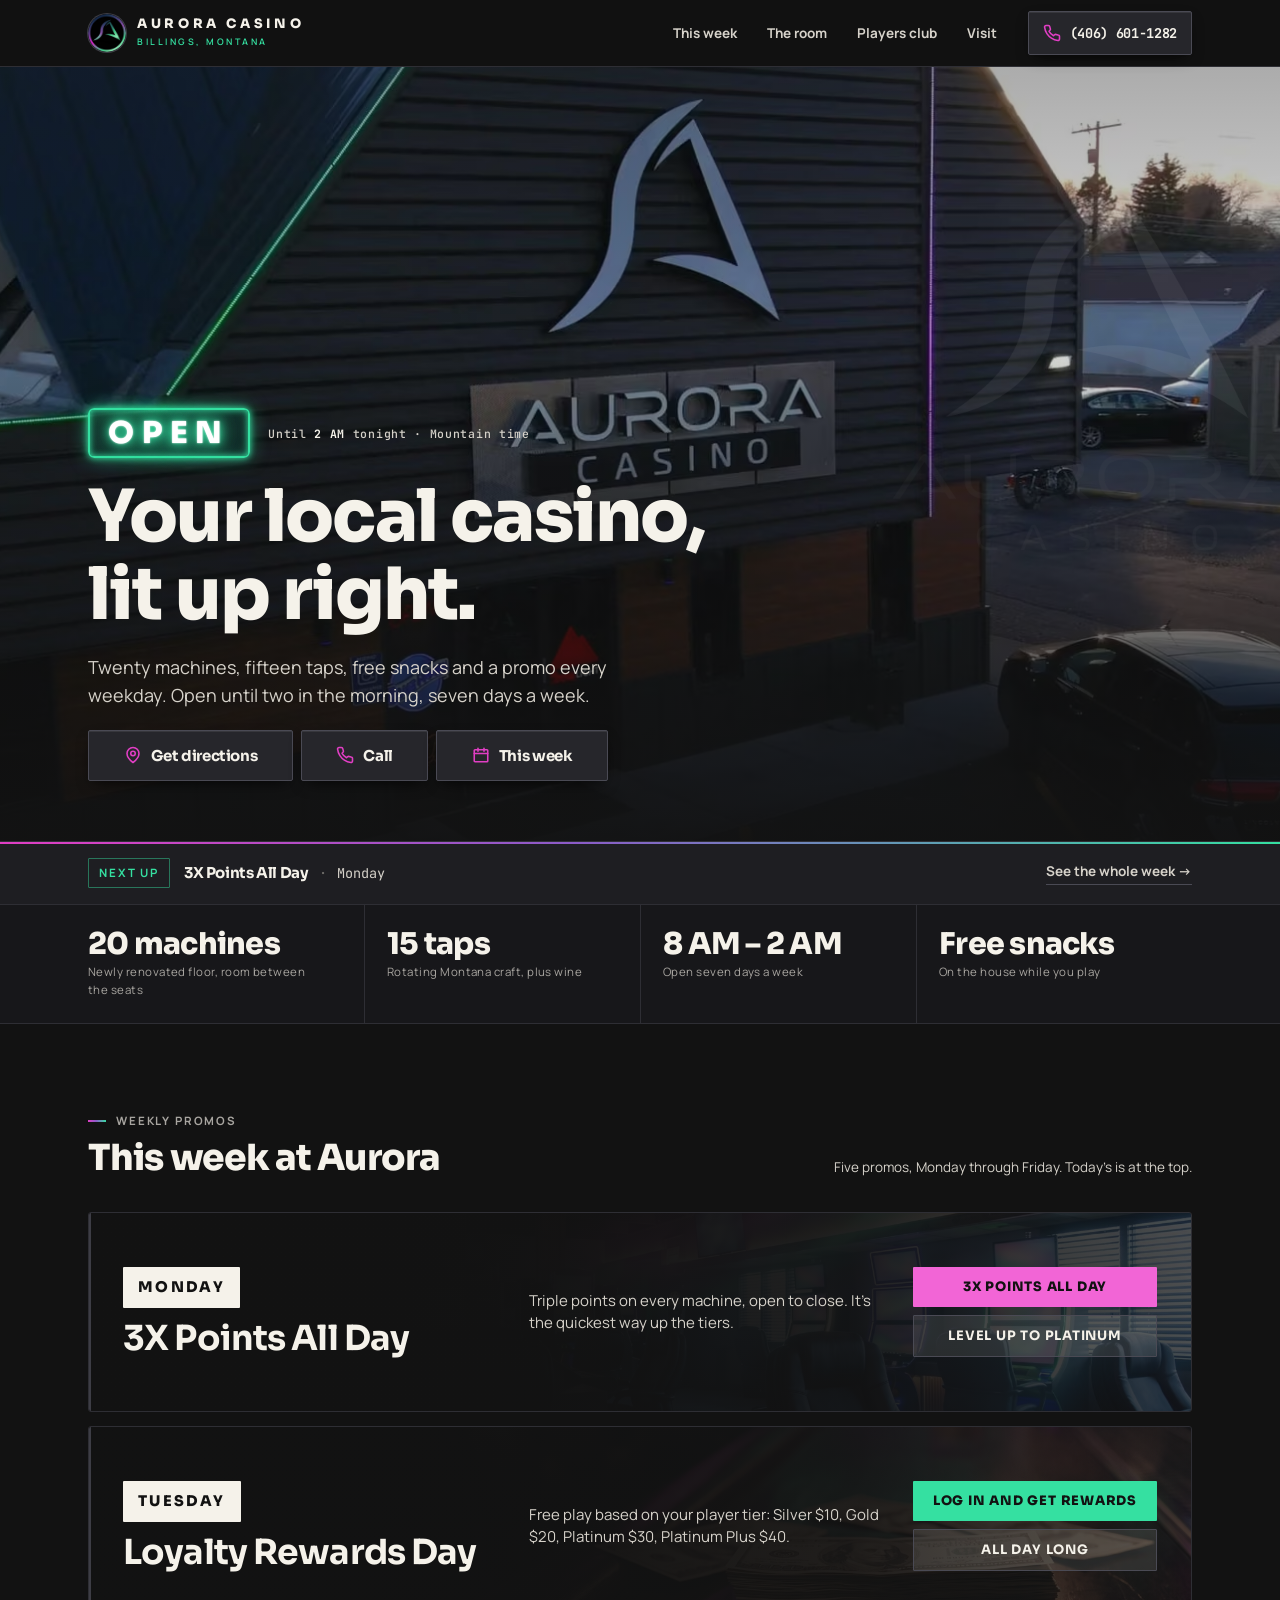
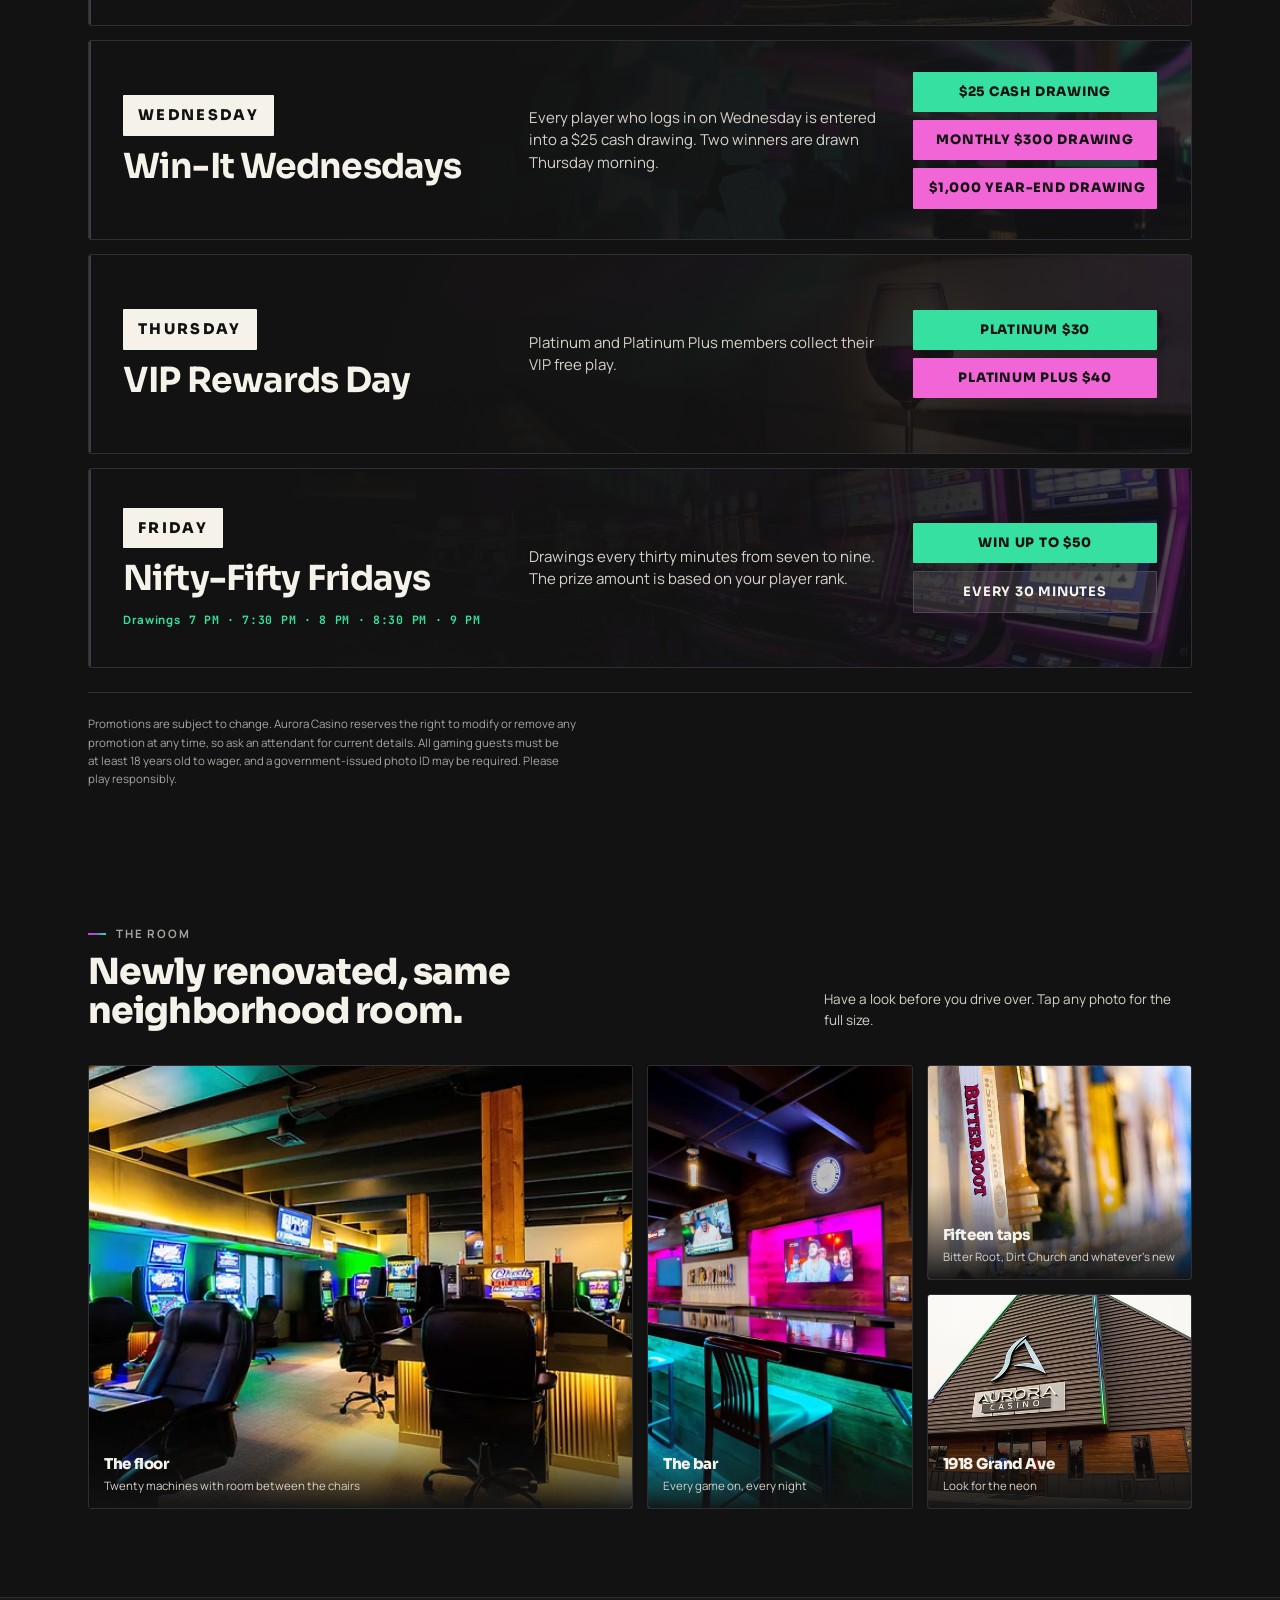
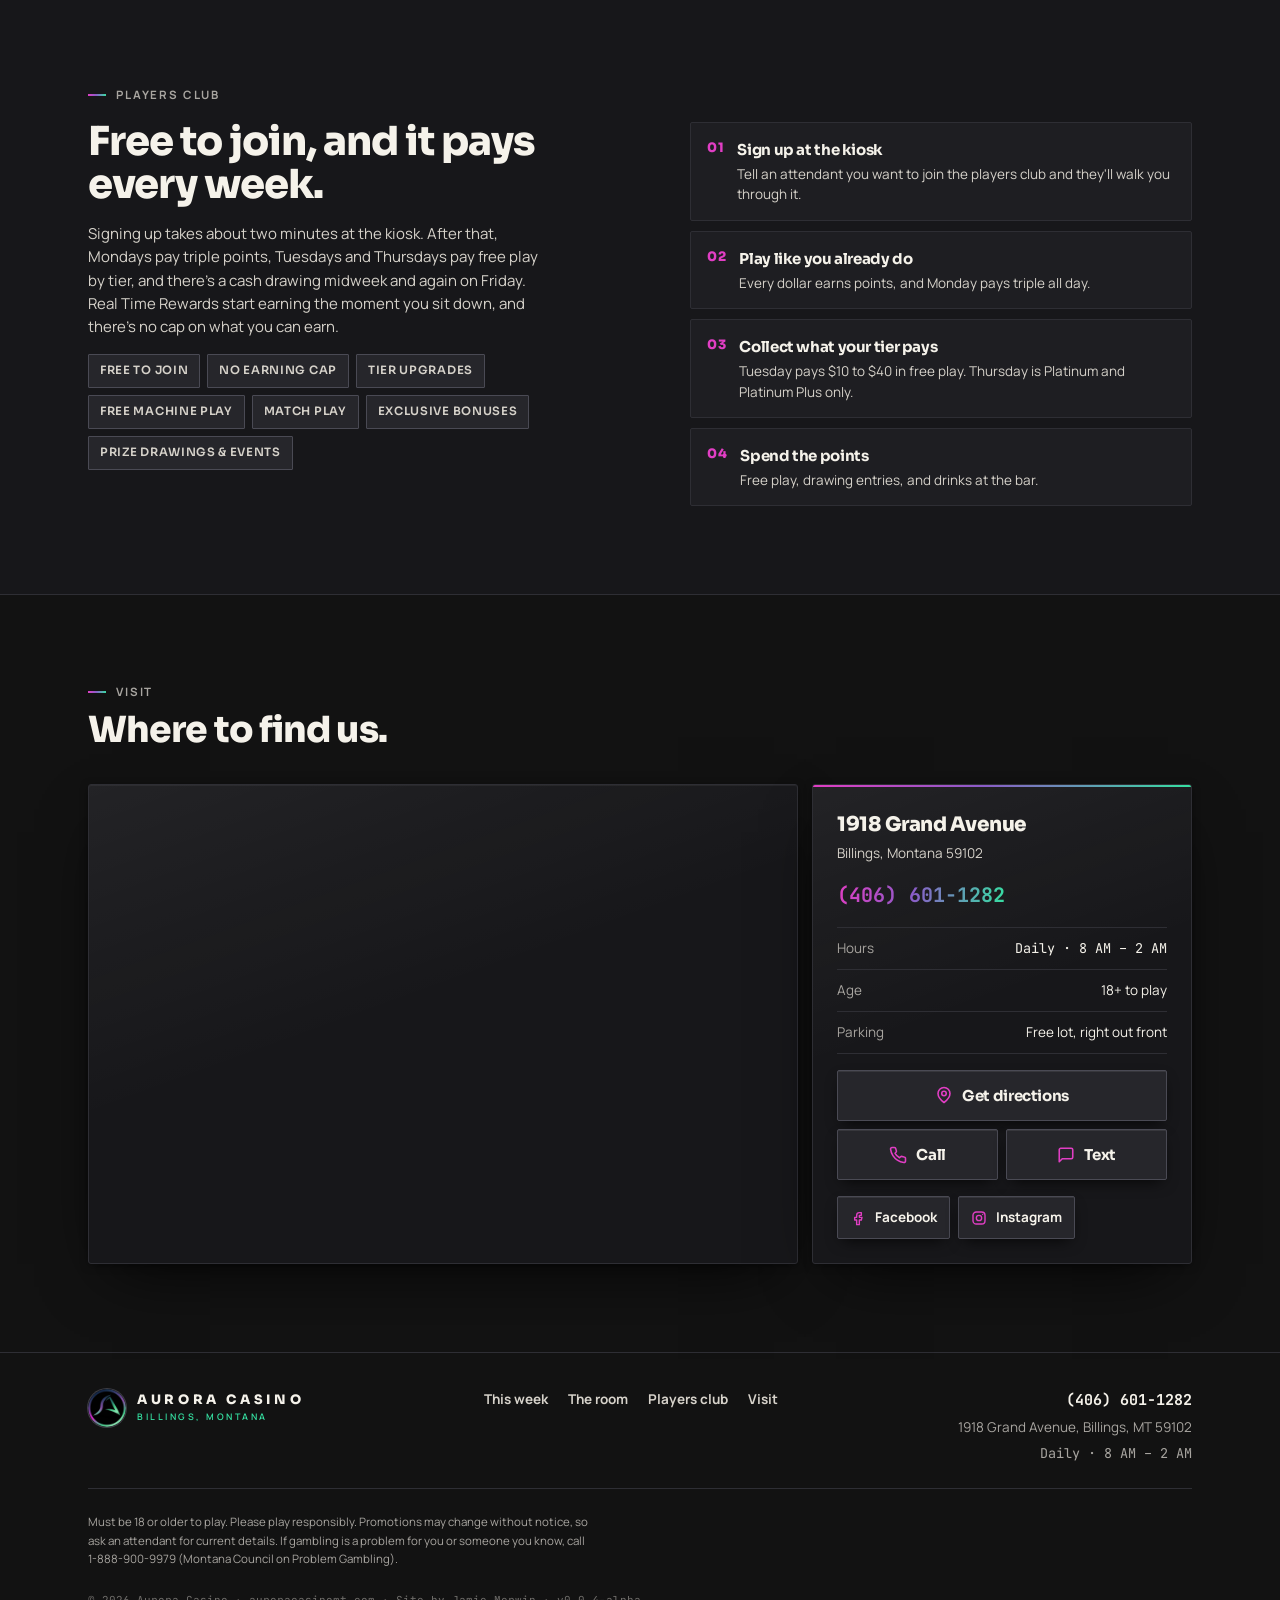
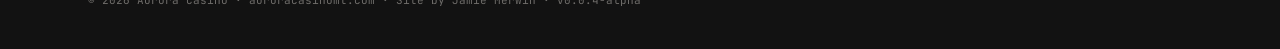
==== commit 6d5d2c96: "v0.0.4-alpha: credit Jamie Merwin in the footer Sits between the domain and the version stamp so the" ====
--- a/public/index.html
+++ b/public/index.html
@@ -3,7 +3,7 @@
 <head>
   <meta charset="utf-8">
   <meta name="viewport" content="width=device-width, initial-scale=1, viewport-fit=cover">
-  <meta name="version" content="v0.0.3-alpha">
+  <meta name="version" content="v0.0.4-alpha">
   <meta name="theme-color" content="#121212">
 
   <title>Aurora Casino | Billings, MT · Open daily 8 AM – 2 AM</title>
@@ -260,7 +260,7 @@
     </div>
 
     <p class="legal">Must be 18 or older to play. Please play responsibly. Promotions may change without notice, so ask an attendant for current details. If gambling is a problem for you or someone you know, call <span class="nb">1-888-900-9979</span> (Montana Council on Problem Gambling).</p>
-    <p class="meta">© <span id="year">2026</span> Aurora Casino · auroracasinomt.com · v0.0.3-alpha</p>
+    <p class="meta">© <span id="year">2026</span> Aurora Casino · auroracasinomt.com · <span class="nb">Site by Jamie Merwin</span> · v0.0.4-alpha</p>
   </div>
 </footer>
 
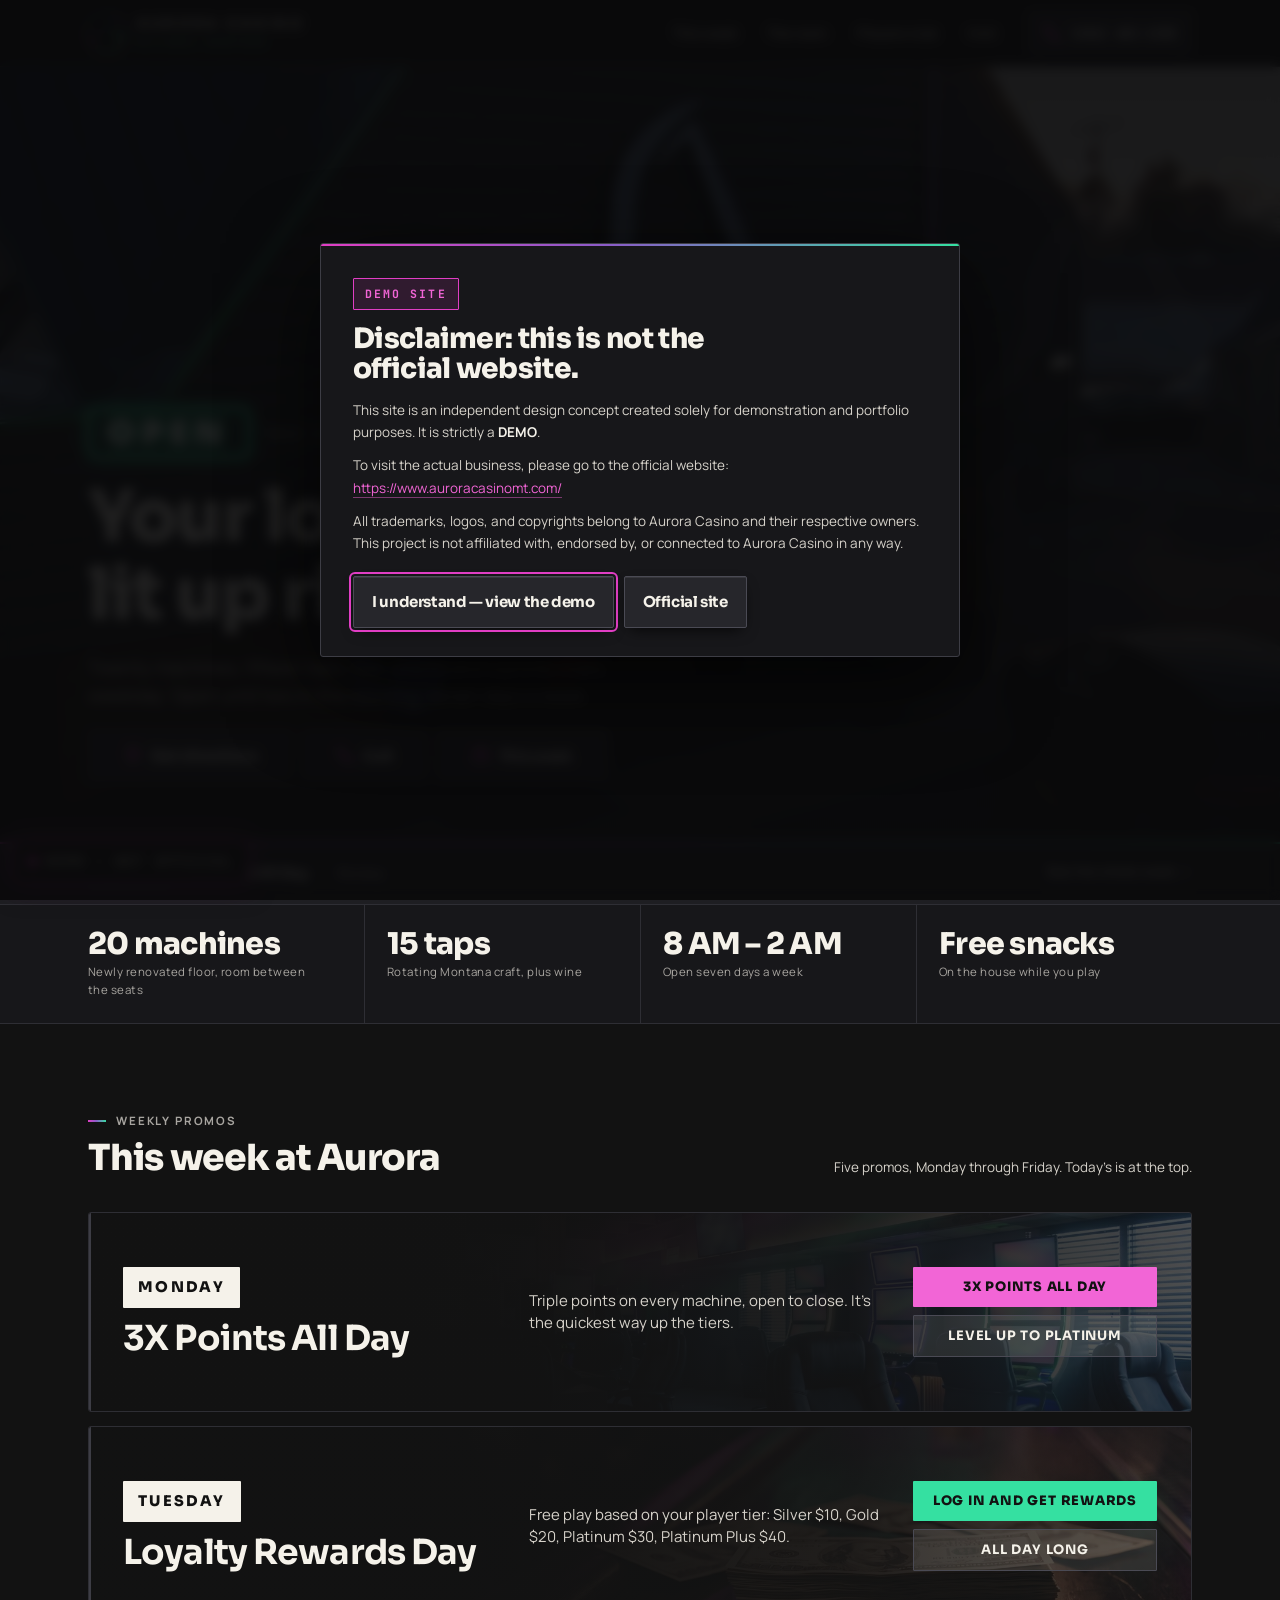
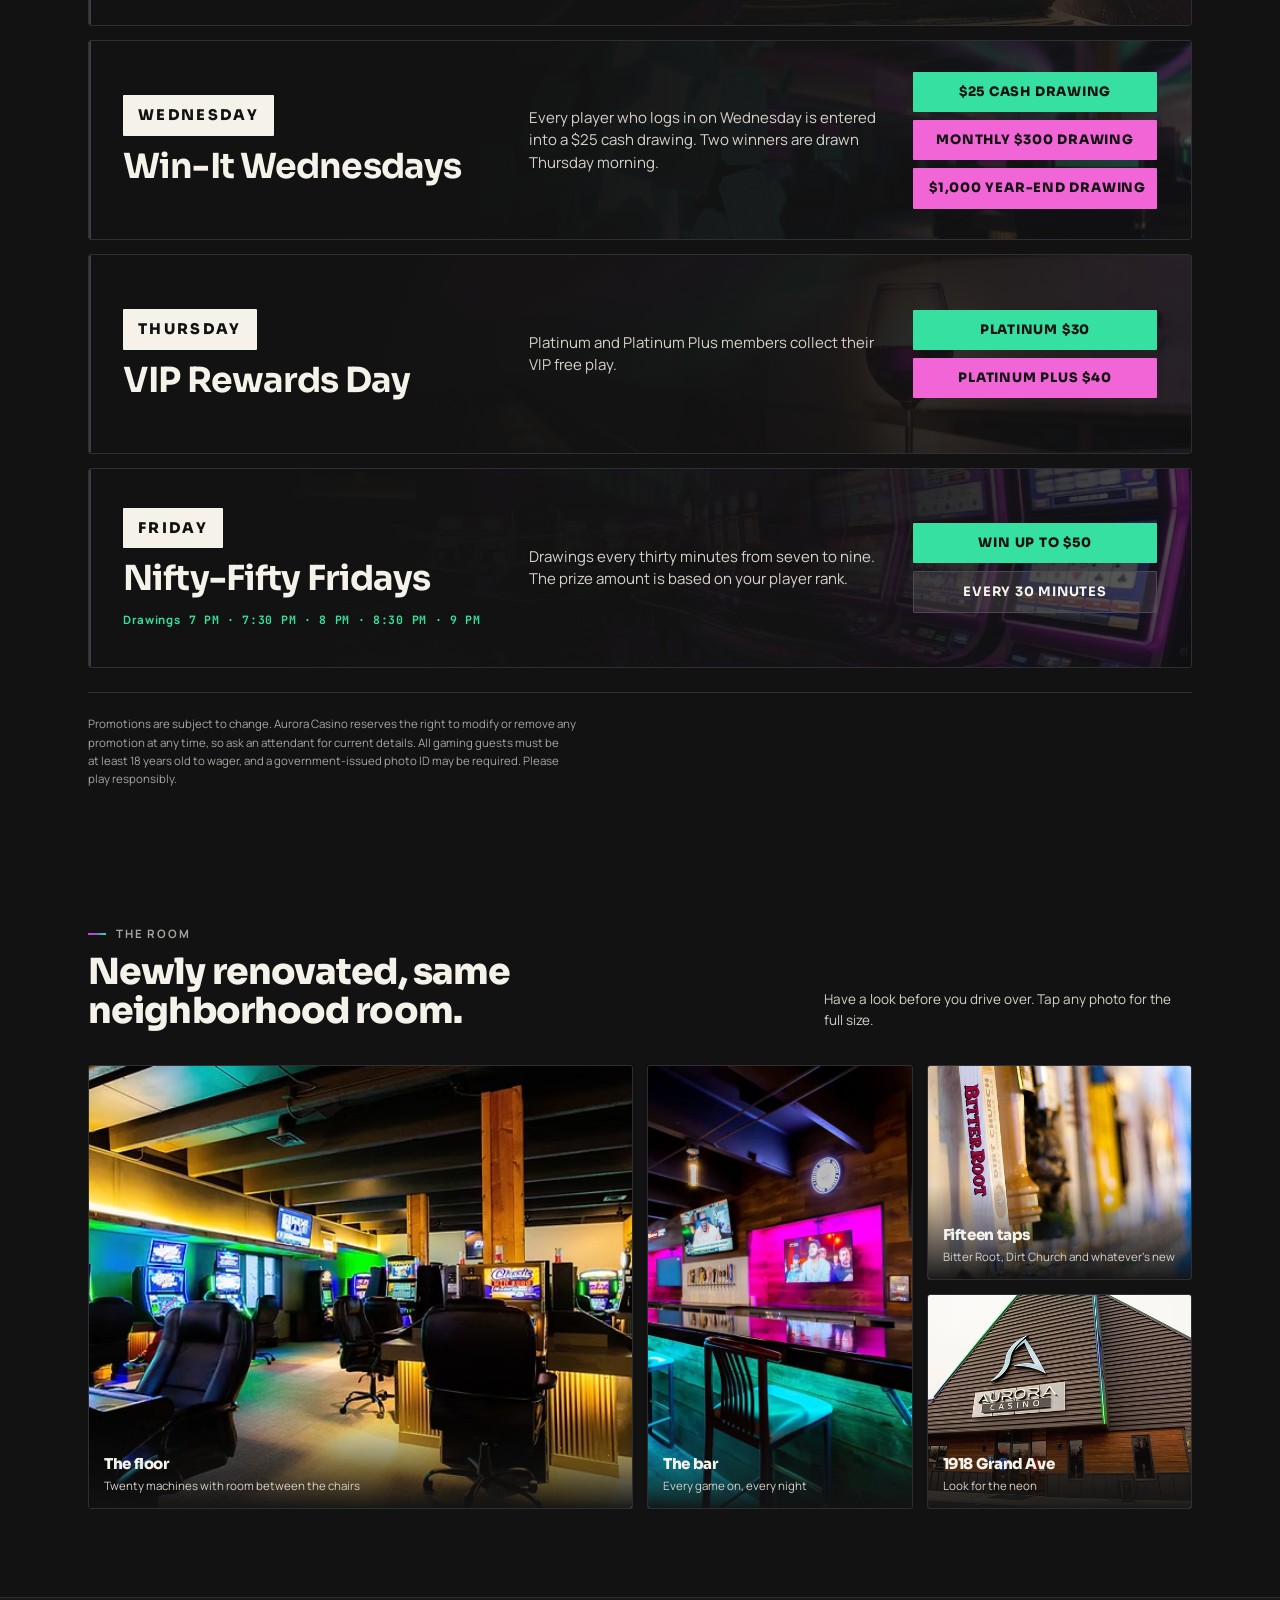
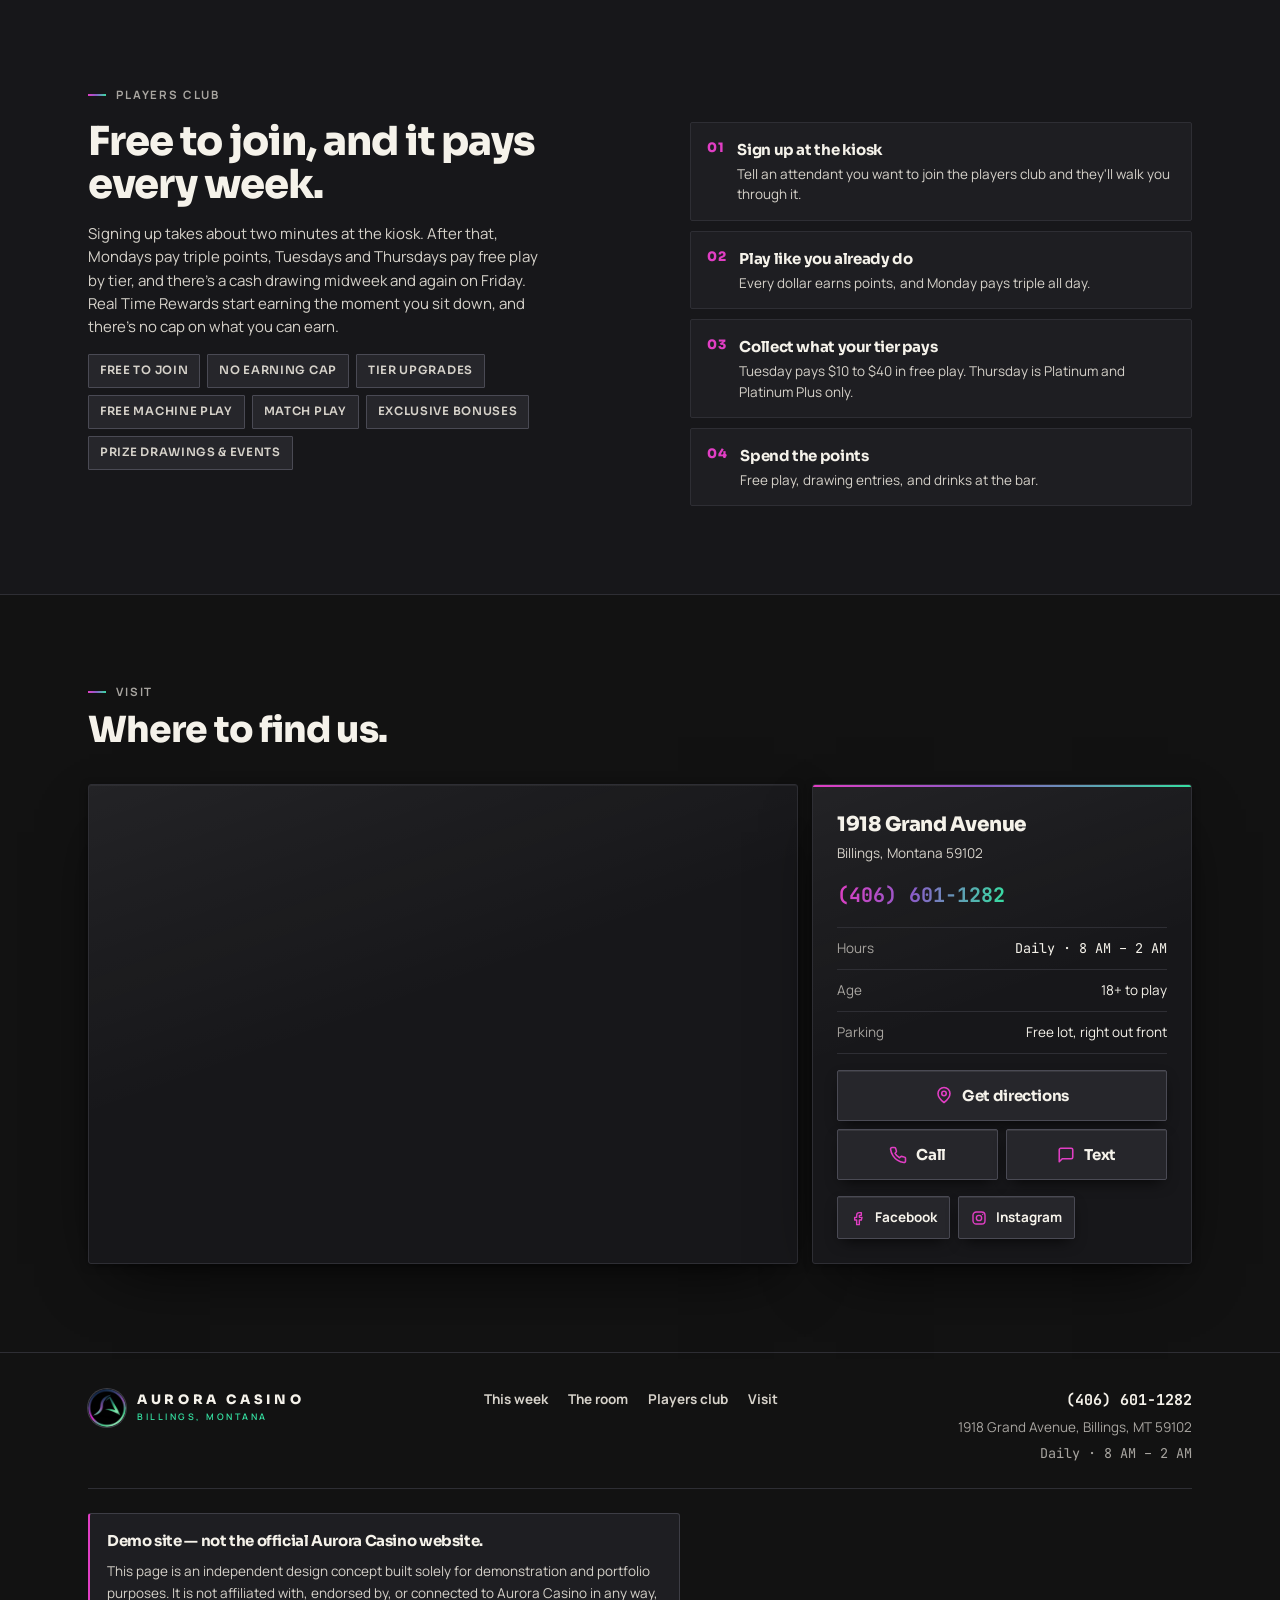
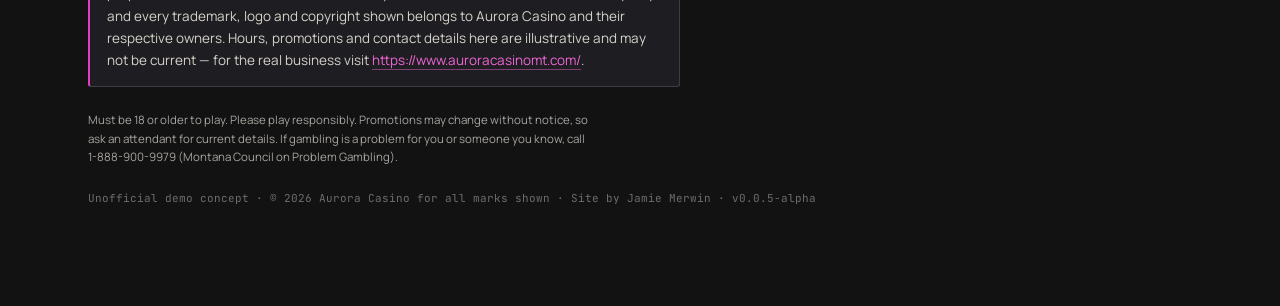
==== commit cf759d9c: "v0.0.5-alpha: label the build as an unaffiliated demo Nothing on the site said it was a portfolio co" ====
--- a/public/index.html
+++ b/public/index.html
@@ -3,10 +3,10 @@
 <head>
   <meta charset="utf-8">
   <meta name="viewport" content="width=device-width, initial-scale=1, viewport-fit=cover">
-  <meta name="version" content="v0.0.4-alpha">
+  <meta name="version" content="v0.0.5-alpha">
   <meta name="theme-color" content="#121212">
 
-  <title>Aurora Casino | Billings, MT · Open daily 8 AM – 2 AM</title>
+  <title>[DEMO] Aurora Casino | Billings, MT · Open daily 8 AM – 2 AM</title>
   <meta name="description" content="Twenty machines, fifteen taps and a promo every weekday at 1918 Grand Avenue in Billings. Open 8 AM to 2 AM, seven days a week.">
   <!-- Hosting URL, not auroracasinomt.com: the custom domain still serves the old Wix
        site. Flip all four of these the day the domain cuts over to Firebase. -->
@@ -20,7 +20,7 @@
 
   <meta property="og:type" content="business.business">
   <meta property="og:site_name" content="Aurora Casino">
-  <meta property="og:title" content="Aurora Casino · Billings, MT">
+  <meta property="og:title" content="[DEMO — unofficial concept] Aurora Casino · Billings, MT">
   <meta property="og:description" content="Twenty machines, fifteen taps and a promo every weekday at 1918 Grand Avenue. Open 8 AM to 2 AM, seven days a week.">
   <meta property="og:url" content="https://aurora-casino-site.web.app/">
   <meta property="og:image" content="https://aurora-casino-site.web.app/Assets/Brand/Aurora_Share_Card.jpg">
@@ -41,7 +41,40 @@
   <link rel="stylesheet" href="Css/Aurora_Tokens.css">
   <link rel="stylesheet" href="Css/Site.css">
 </head>
-<body>
+<body class="demo-open">
+
+<!-- ===== DEMO NOTICES ======================================================
+     This build is an unaffiliated portfolio concept. The overlay below, the
+     fixed watermark under it and the footer band all say so. Styles are in
+     Site.css section 17, dismissal is Site.js step 1. Remove all four together
+     if this ever becomes the real site, and drop body.demo-open with them. -->
+
+<div class="demo-modal" id="demoModal" role="dialog" aria-modal="true"
+     aria-labelledby="demoModalTitle" aria-describedby="demoModalBody">
+  <div class="card">
+    <span class="tag">Demo site</span>
+    <h2 class="display" id="demoModalTitle">Disclaimer: this is not the official website.</h2>
+    <div id="demoModalBody">
+      <p>This site is an independent design concept created solely for demonstration and
+        portfolio purposes. It is strictly a <b>DEMO</b>.</p>
+      <p>To visit the actual business, please go to the official website:
+        <a class="official" href="https://www.auroracasinomt.com/" target="_blank" rel="noopener">https://www.auroracasinomt.com/</a></p>
+      <p>All trademarks, logos, and copyrights belong to Aurora Casino and their respective
+        owners. This project is not affiliated with, endorsed by, or connected to Aurora
+        Casino in any way.</p>
+    </div>
+    <div class="actions">
+      <button class="btn shimmer" id="demoModalClose" type="button">I understand — view the demo</button>
+      <a class="btn" href="https://www.auroracasinomt.com/" target="_blank" rel="noopener">Official site</a>
+    </div>
+  </div>
+</div>
+
+<!-- Script off means nothing can dismiss the overlay, so hide it and hand the
+     visitor the footer band and watermark instead. -->
+<noscript><style>#demoModal{display:none}body.demo-open{overflow:visible}</style></noscript>
+
+<div class="demo-wm" role="note" aria-label="Notice: this is a demo site, not the official Aurora Casino website">Demo — not official</div>
 
 <a class="skip" href="#main">Skip to content</a>
 
@@ -259,8 +292,16 @@
       </div>
     </div>
 
+    <p class="demo-note"><b>Demo site — not the official Aurora Casino website.</b>
+      This page is an independent design concept built solely for demonstration and portfolio
+      purposes. It is not affiliated with, endorsed by, or connected to Aurora Casino in any way,
+      and every trademark, logo and copyright shown belongs to Aurora Casino and their respective
+      owners. Hours, promotions and contact details here are illustrative and may not be current —
+      for the real business visit
+      <a href="https://www.auroracasinomt.com/" target="_blank" rel="noopener">https://www.auroracasinomt.com/</a>.</p>
+
     <p class="legal">Must be 18 or older to play. Please play responsibly. Promotions may change without notice, so ask an attendant for current details. If gambling is a problem for you or someone you know, call <span class="nb">1-888-900-9979</span> (Montana Council on Problem Gambling).</p>
-    <p class="meta">© <span id="year">2026</span> Aurora Casino · auroracasinomt.com · <span class="nb">Site by Jamie Merwin</span> · v0.0.4-alpha</p>
+    <p class="meta">Unofficial demo concept · © <span id="year">2026</span> Aurora Casino for all marks shown · <span class="nb">Site by Jamie Merwin</span> · v0.0.5-alpha</p>
   </div>
 </footer>
 
--- a/public/Css/Site.css
+++ b/public/Css/Site.css
@@ -21,6 +21,7 @@
      14  Mobile action bar
      15  Breakpoints
      16  Reduced motion
+     17  Demo notices: disclaimer, watermark, footer band
    ========================================================================= */
 
 
@@ -340,3 +341,89 @@
   *,*::before,*::after{animation-duration:.001ms!important;animation-iteration-count:1!important;transition-duration:.001ms!important}
   html{scroll-behavior:auto}
 }
+
+
+/* -- 17  Demo notices: disclaimer, watermark, footer band ------------------
+   This build is an unaffiliated portfolio concept, not the business's site, so
+   three notices carry that message and none of them are subtle: a load-time
+   disclaimer over the whole page, a flashing watermark pinned to the same
+   corner of the viewport everywhere, and a labelled band in the footer.
+   Deliberately last in the file, after reduced motion, so the overrides at the
+   bottom of this section win. Delete the section and its markup together on the
+   day this stops being a demo. */
+
+/* Disclaimer overlay. Markup ships in index.html rather than being injected, so
+   it paints with the first frame; Site.js only handles dismissal. The lock class
+   is set in the markup too, so the page cannot scroll behind the overlay before
+   the deferred script runs. */
+body.demo-open{overflow:hidden}
+.demo-modal{position:fixed;inset:0;z-index:200;display:flex;align-items:center;justify-content:center;
+  padding:20px max(18px,env(safe-area-inset-left)) calc(20px + env(safe-area-inset-bottom));overflow-y:auto;
+  background:rgba(9,9,11,.9);-webkit-backdrop-filter:blur(6px);backdrop-filter:blur(6px);
+  animation:au-demo-fade .55s ease-out both}
+.demo-modal[hidden]{display:none}
+@keyframes au-demo-fade{from{opacity:0}to{opacity:1}}
+@keyframes au-demo-rise{from{opacity:0;transform:translateY(16px)}to{opacity:1;transform:none}}
+
+.demo-modal .card{position:relative;isolation:isolate;overflow:hidden;width:min(640px,100%);margin:auto;
+  padding:28px 22px 24px;border-radius:var(--radius);background:var(--panel);border:1px solid var(--line2);
+  box-shadow:0 30px 90px rgba(0,0,0,.7);animation:au-demo-rise .5s cubic-bezier(.2,.7,.3,1) both .1s}
+.demo-modal .card::before{content:"";position:absolute;inset:0 0 auto 0;height:2px;background:var(--grad);z-index:2}
+
+.demo-modal .tag{display:inline-flex;align-items:center;gap:8px;margin-bottom:14px;padding:6px 11px;border-radius:var(--r-chip);
+  background:rgba(225,62,196,.12);border:1px solid var(--magenta);
+  font-family:var(--font-mono);font-weight:700;font-size:var(--text-sm);letter-spacing:.18em;text-transform:uppercase;color:var(--magenta-hi)}
+.demo-modal h2{font-size:var(--text-lg);margin-bottom:14px}
+.demo-modal p{font-size:var(--text-base);line-height:1.65;color:var(--text2);text-wrap:pretty}
+.demo-modal p + p{margin-top:11px}
+.demo-modal b{color:var(--text)}
+.demo-modal .official{color:var(--magenta-hi);border-bottom:1px solid rgba(242,101,214,.45);word-break:break-word}
+.demo-modal .official:hover{border-bottom-color:var(--magenta-hi)}
+.demo-modal .actions{display:flex;flex-wrap:wrap;gap:10px;margin-top:22px}
+.demo-modal .actions .btn{flex:1 1 auto}
+
+/* Watermark. Fixed to the viewport, so it holds the same corner on every page
+   and through every scroll. Above the mobile action bar, never over it. */
+.demo-wm{position:fixed;z-index:150;pointer-events:none;user-select:none;
+  left:max(14px,env(safe-area-inset-left));bottom:calc(72px + 14px + env(safe-area-inset-bottom));
+  display:flex;align-items:center;gap:9px;padding:9px 13px;border-radius:var(--r-ctl);
+  background:rgba(18,18,18,.94);-webkit-backdrop-filter:blur(8px);backdrop-filter:blur(8px);
+  border:1px solid var(--magenta);box-shadow:0 0 22px rgba(225,62,196,.5),0 8px 24px rgba(0,0,0,.5);
+  font-family:var(--font-mono);font-weight:700;font-size:var(--text-base);letter-spacing:.14em;
+  text-transform:uppercase;color:var(--text);white-space:nowrap;
+  animation:au-demo-flash 1.5s steps(1,end) infinite}
+.demo-wm::before{content:"";flex:none;width:9px;height:9px;border-radius:var(--r-round);background:var(--magenta);box-shadow:0 0 10px var(--magenta)}
+/* Hard blink rather than a pulse — a fade reads as decoration, this reads as a
+   warning light. Ends on the visible frame so a stopped animation stays legible. */
+@keyframes au-demo-flash{0%,54%{opacity:1}55%,99%{opacity:.3}100%{opacity:1}}
+
+/* Footer band. The fixed watermark parks over the bottom-left corner, so the
+   footer buys back that height and never has its last line covered. */
+footer{padding-bottom:calc(36px + 72px + 58px + env(safe-area-inset-bottom))}
+footer .demo-note{padding:15px 17px;border-radius:var(--radius);background:var(--panel2);
+  border:1px solid var(--line2);border-left:2px solid var(--magenta);
+  font-size:var(--text-base);line-height:1.65;color:var(--text2);max-width:74ch;text-wrap:pretty}
+footer .demo-note b{display:block;margin-bottom:6px;font-family:var(--font-display);font-size:var(--text-md);
+  letter-spacing:var(--tracking-display);color:var(--text)}
+footer .demo-note a{color:var(--magenta-hi);border-bottom:1px solid rgba(242,101,214,.45)}
+footer .demo-note a:hover{border-bottom-color:var(--magenta-hi)}
+
+@media (min-width:520px){
+  .demo-modal .card{padding:34px 32px 28px}
+  .demo-modal h2{font-size:var(--text-xl)}
+  .demo-modal .actions .btn{flex:0 1 auto}
+}
+
+@media (min-width:820px){
+  /* No action bar at this width, so the watermark drops to the corner itself. */
+  .demo-wm{bottom:calc(18px + env(safe-area-inset-bottom))}
+  footer{padding-bottom:98px}
+}
+
+/* Reduced motion keeps every notice, and drops only the movement. The global
+   rule in section 16 already freezes them on their final frame; these restate
+   the resting state so nothing lands mid-fade. */
+@media (prefers-reduced-motion:reduce){
+  .demo-modal,.demo-modal .card{opacity:1;transform:none}
+  .demo-wm{opacity:1}
+}
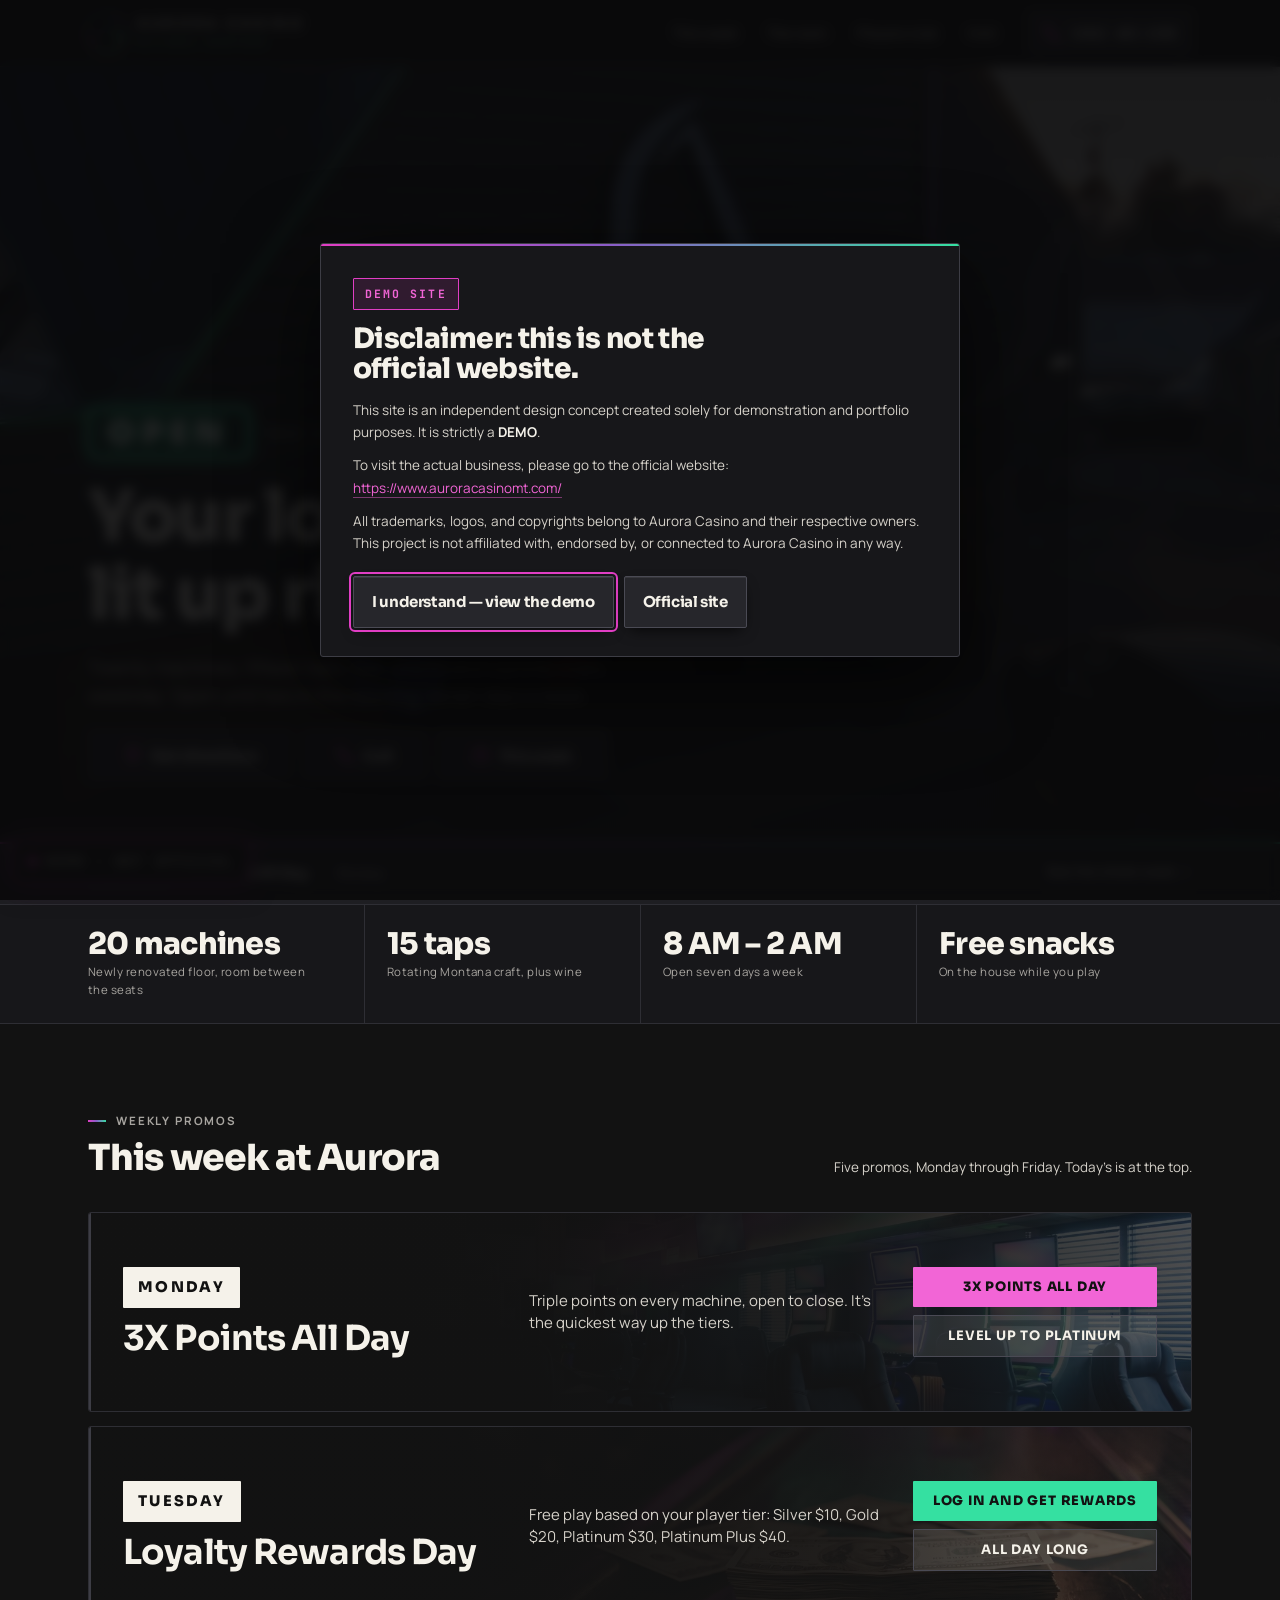
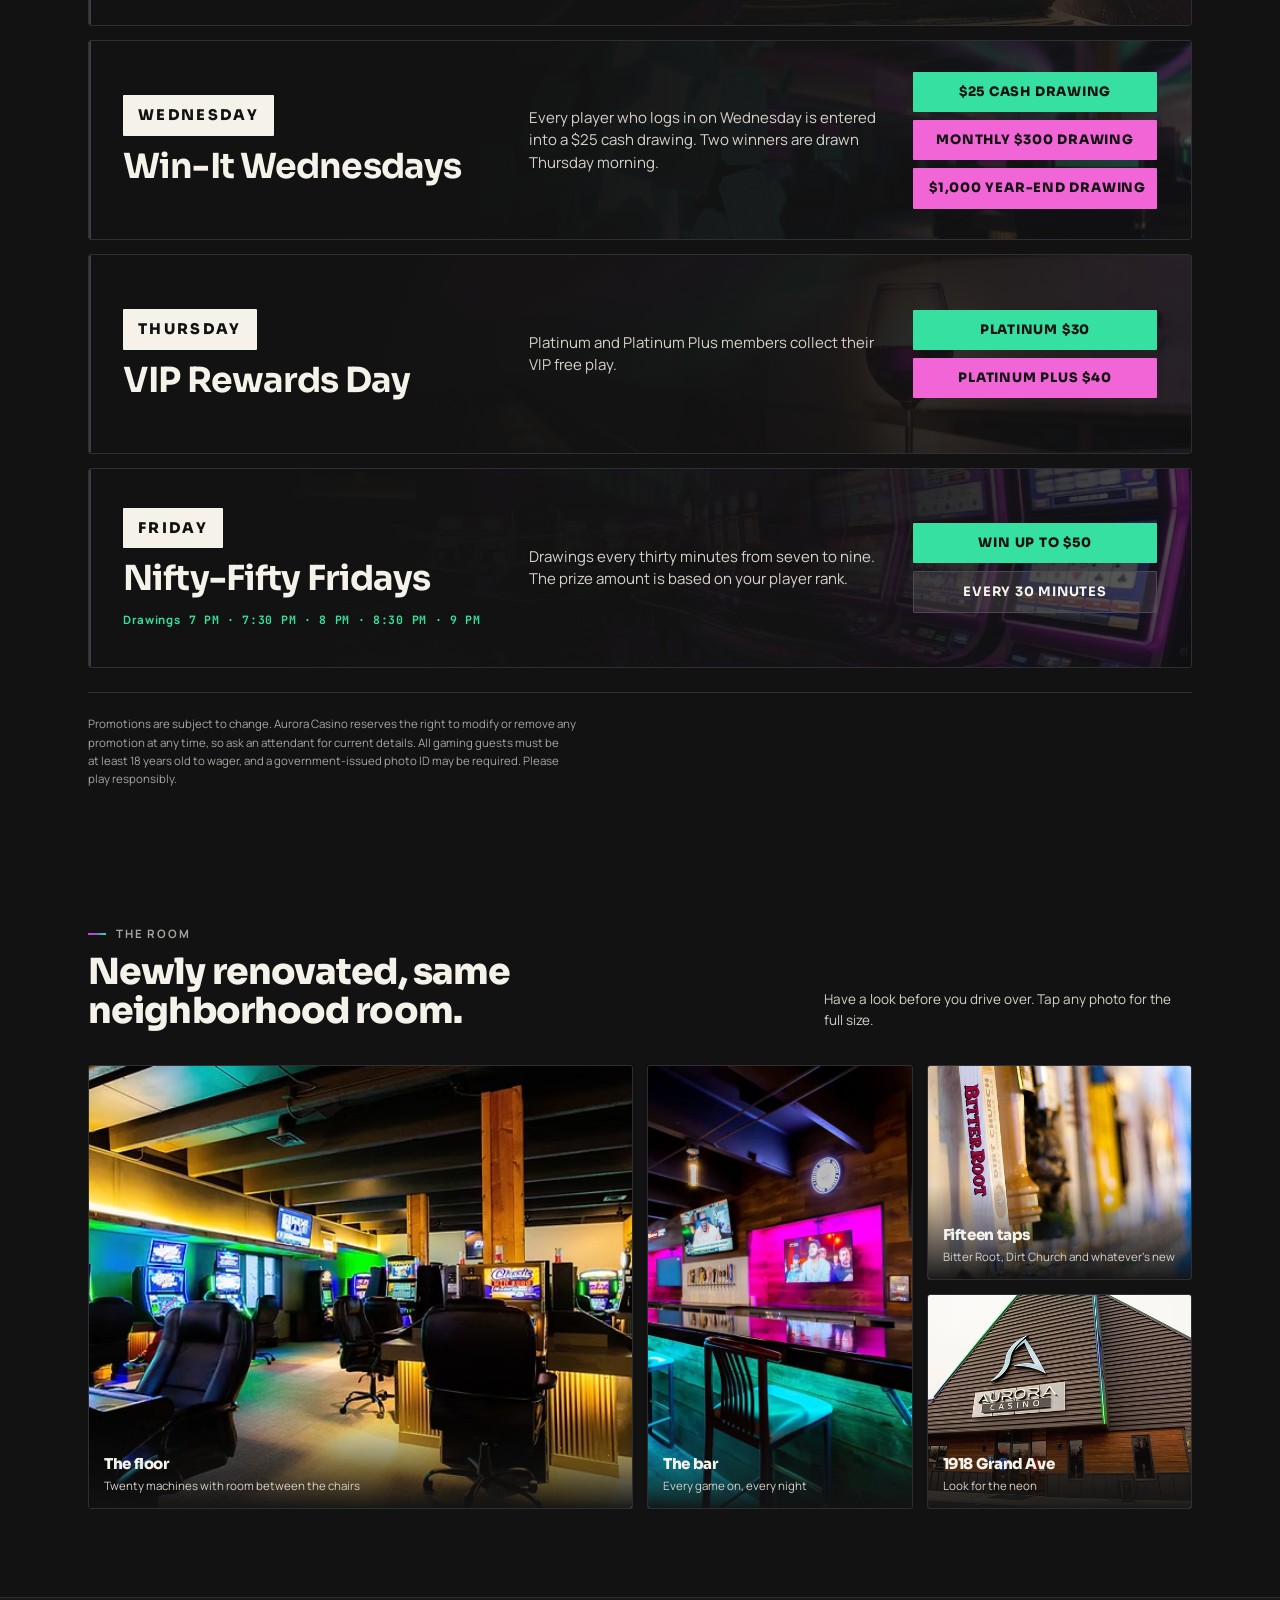
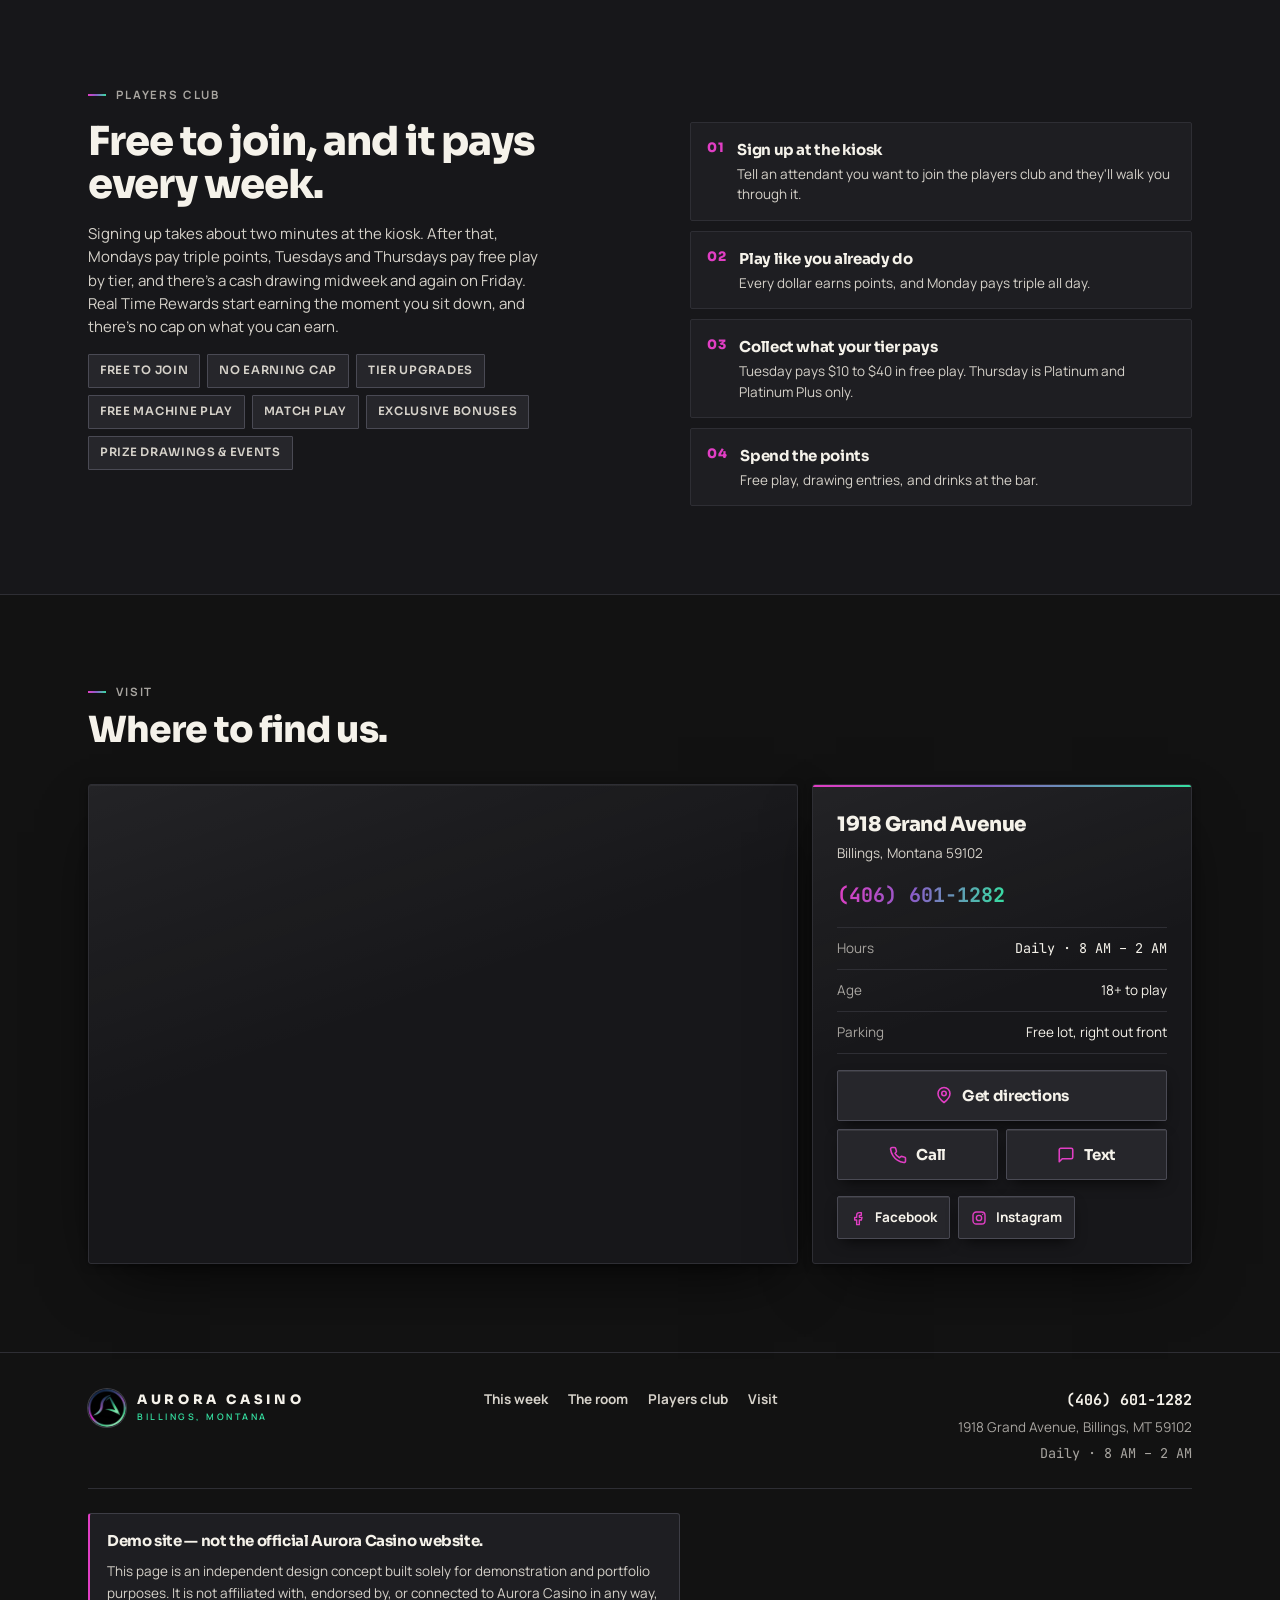
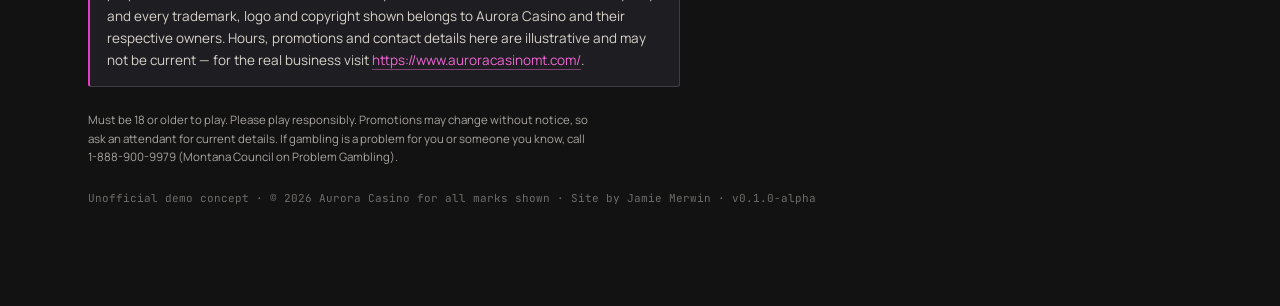
==== commit e8c22556: "Promote to v0.1.0-alpha The site is deployed and being shown as a portfolio demo, which is past the " ====
--- a/public/index.html
+++ b/public/index.html
@@ -3,7 +3,7 @@
 <head>
   <meta charset="utf-8">
   <meta name="viewport" content="width=device-width, initial-scale=1, viewport-fit=cover">
-  <meta name="version" content="v0.0.5-alpha">
+  <meta name="version" content="v0.1.0-alpha">
   <meta name="theme-color" content="#121212">
 
   <title>[DEMO] Aurora Casino | Billings, MT · Open daily 8 AM – 2 AM</title>
@@ -301,7 +301,7 @@
       <a href="https://www.auroracasinomt.com/" target="_blank" rel="noopener">https://www.auroracasinomt.com/</a>.</p>
 
     <p class="legal">Must be 18 or older to play. Please play responsibly. Promotions may change without notice, so ask an attendant for current details. If gambling is a problem for you or someone you know, call <span class="nb">1-888-900-9979</span> (Montana Council on Problem Gambling).</p>
-    <p class="meta">Unofficial demo concept · © <span id="year">2026</span> Aurora Casino for all marks shown · <span class="nb">Site by Jamie Merwin</span> · v0.0.5-alpha</p>
+    <p class="meta">Unofficial demo concept · © <span id="year">2026</span> Aurora Casino for all marks shown · <span class="nb">Site by Jamie Merwin</span> · v0.1.0-alpha</p>
   </div>
 </footer>
 
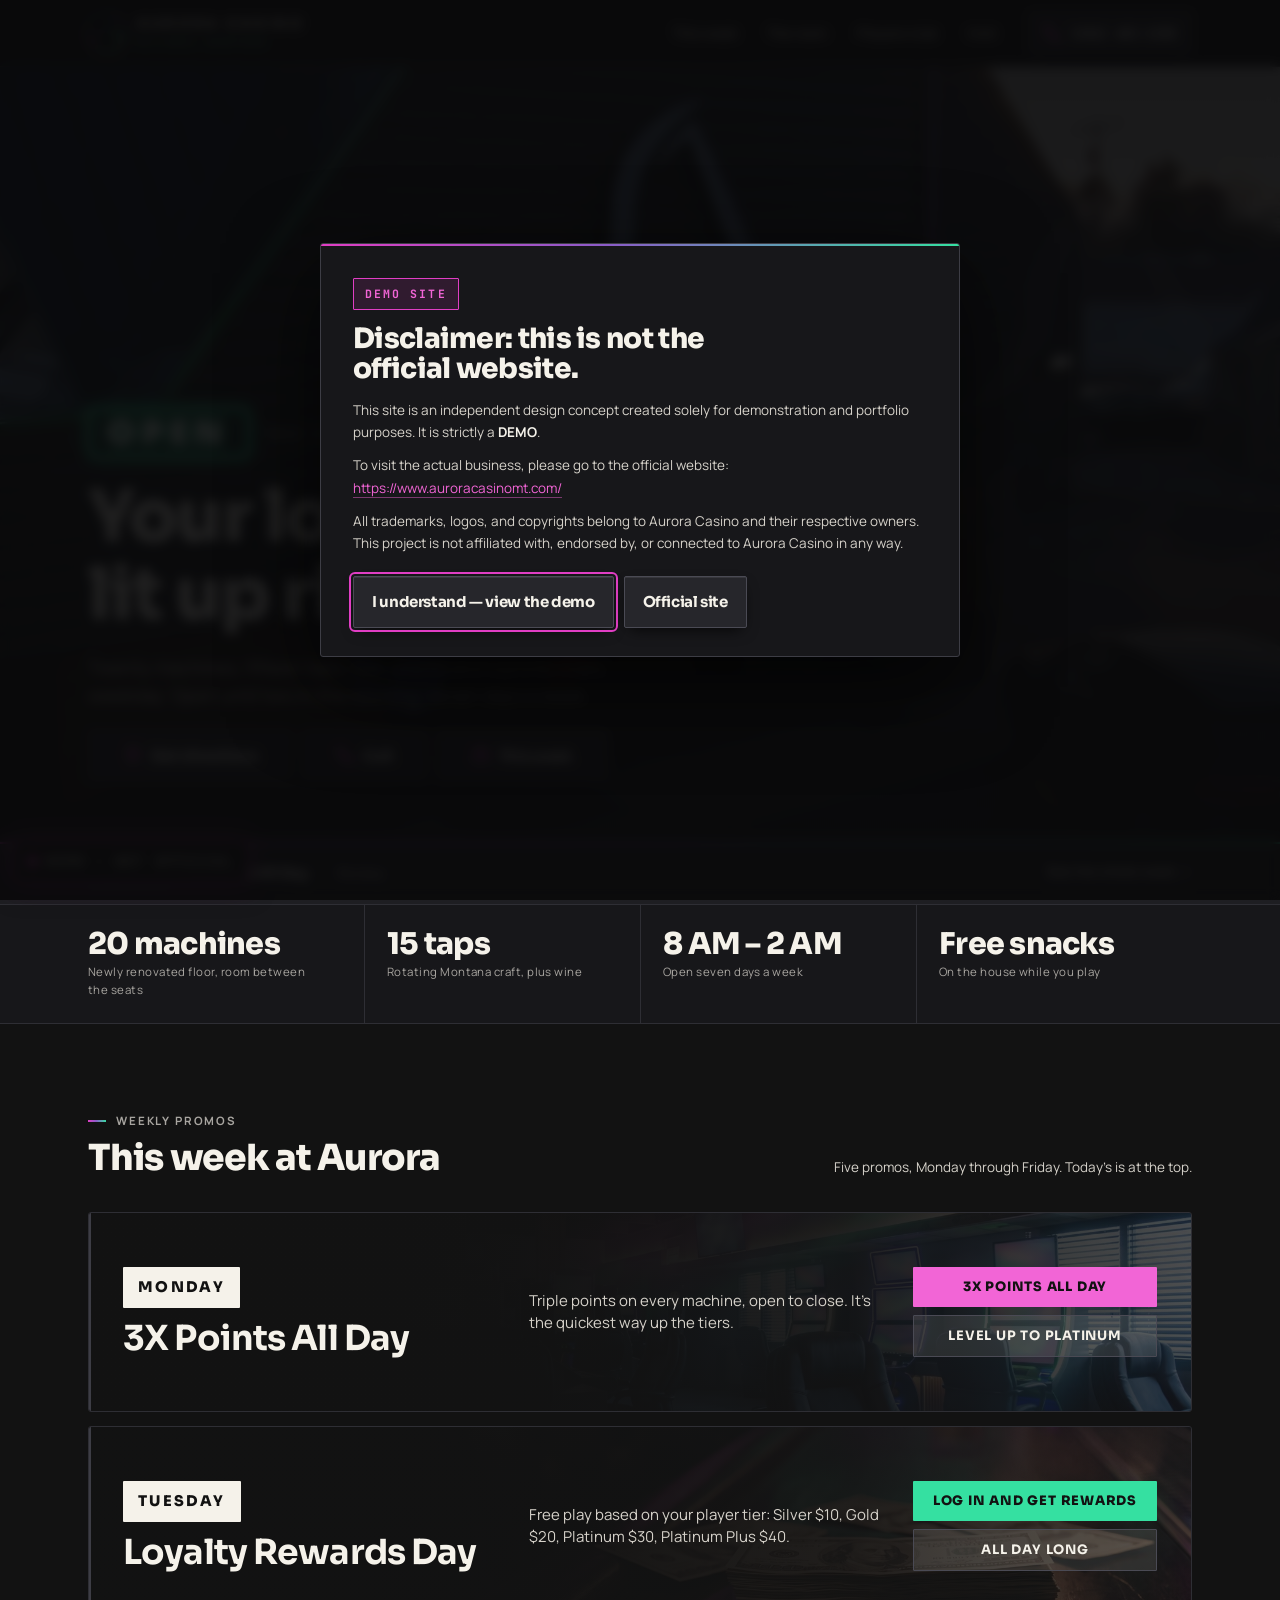
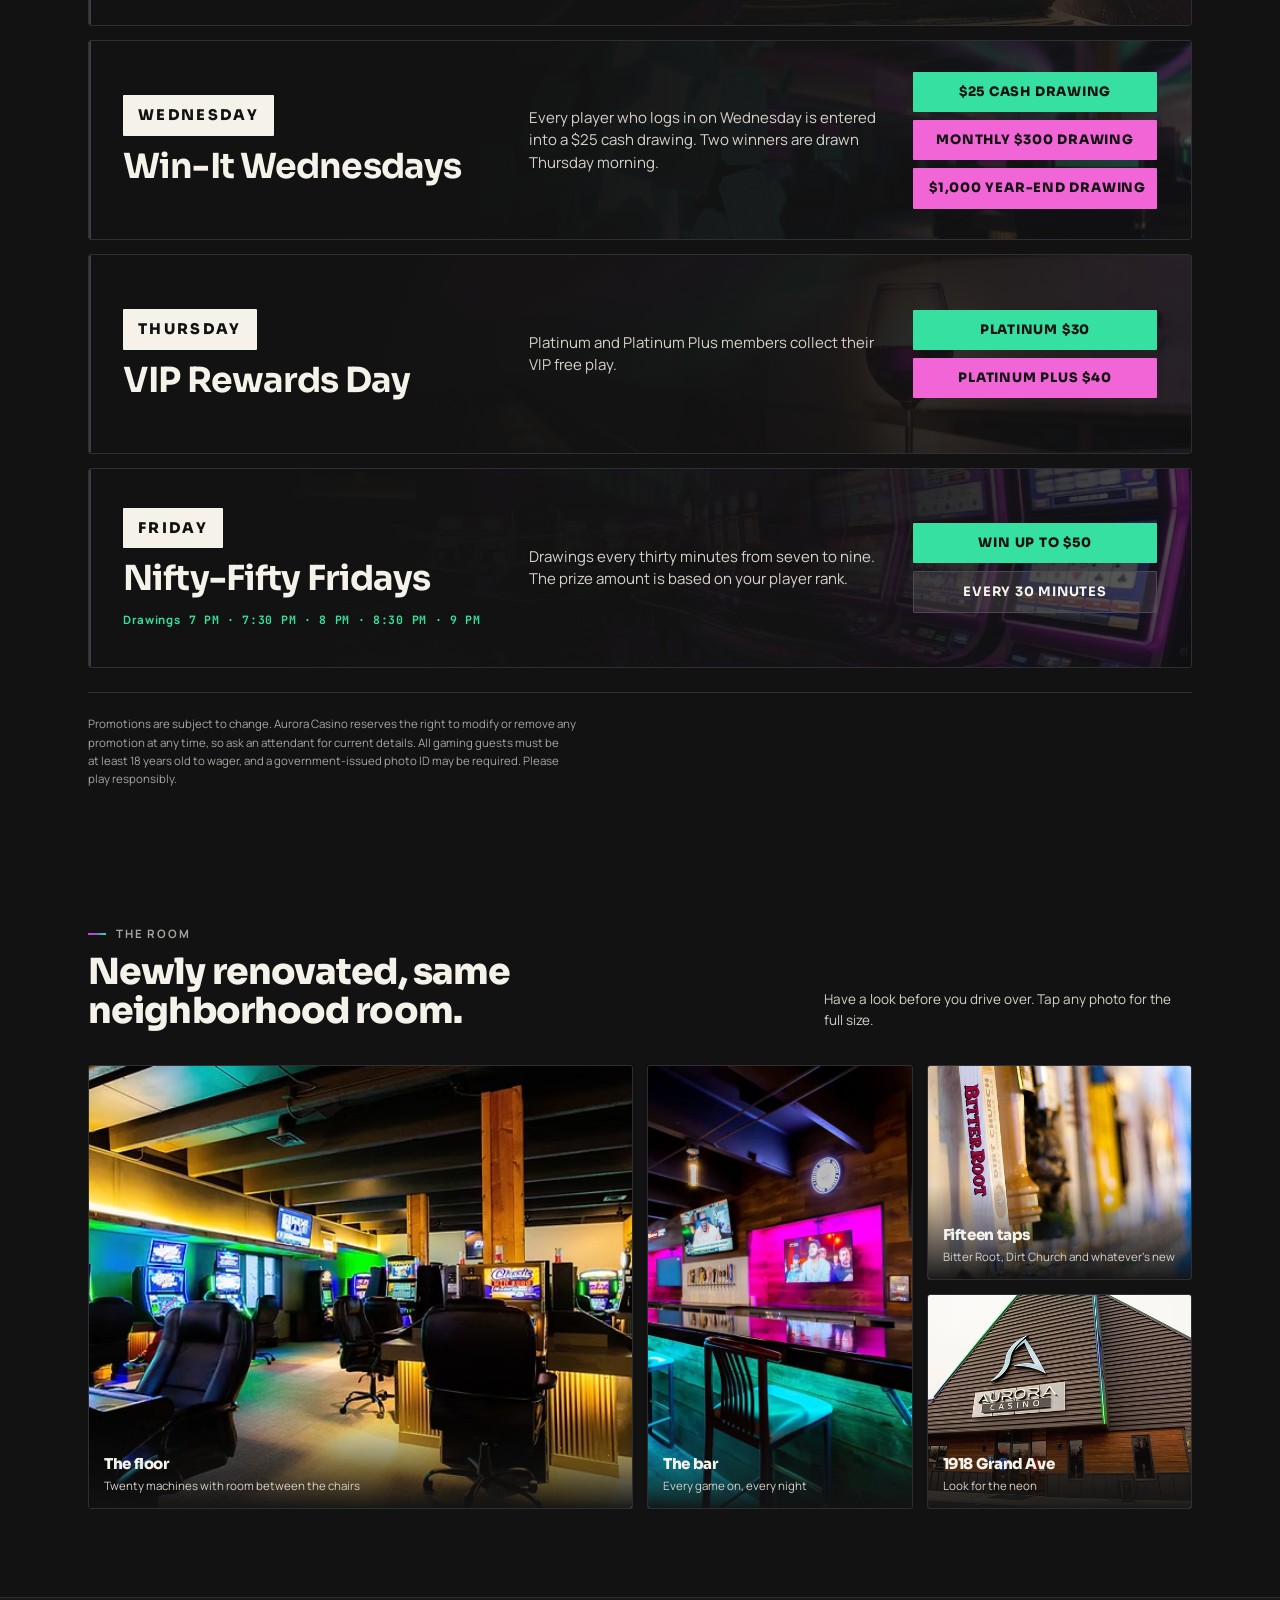
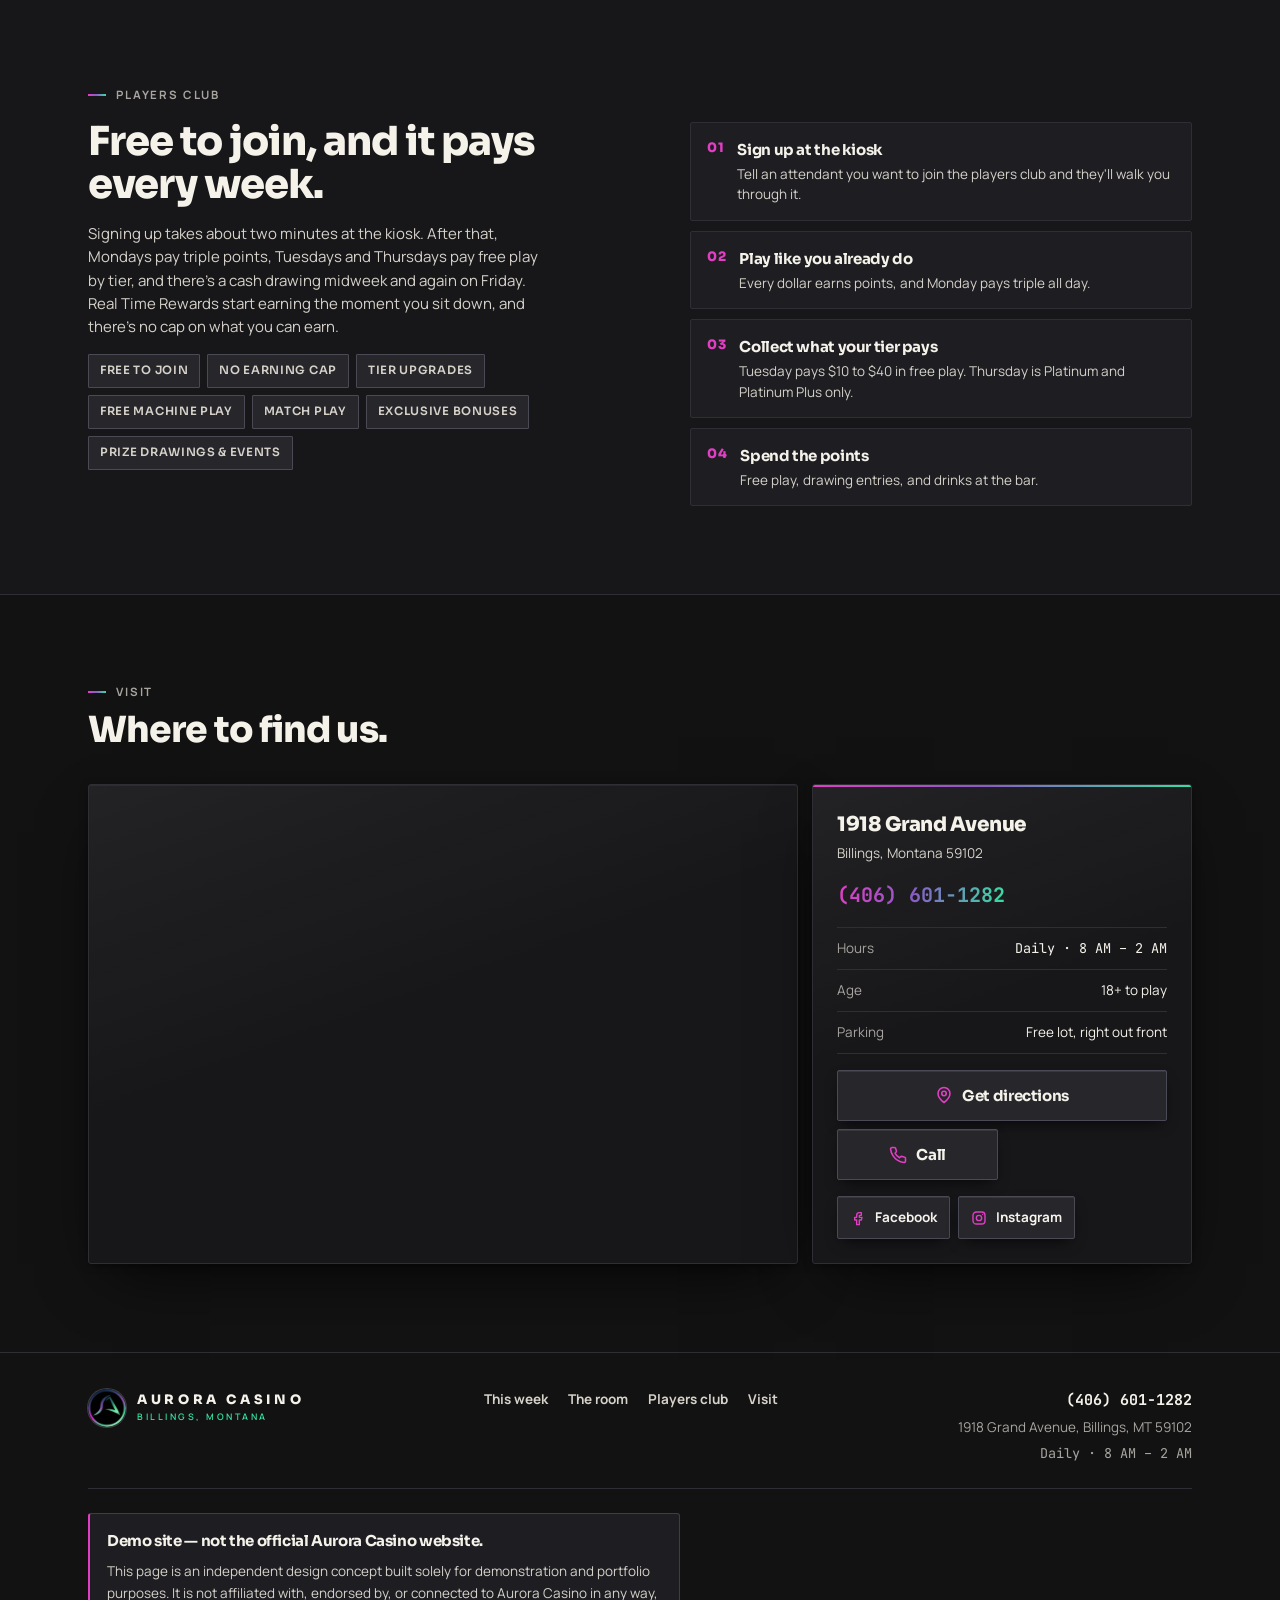
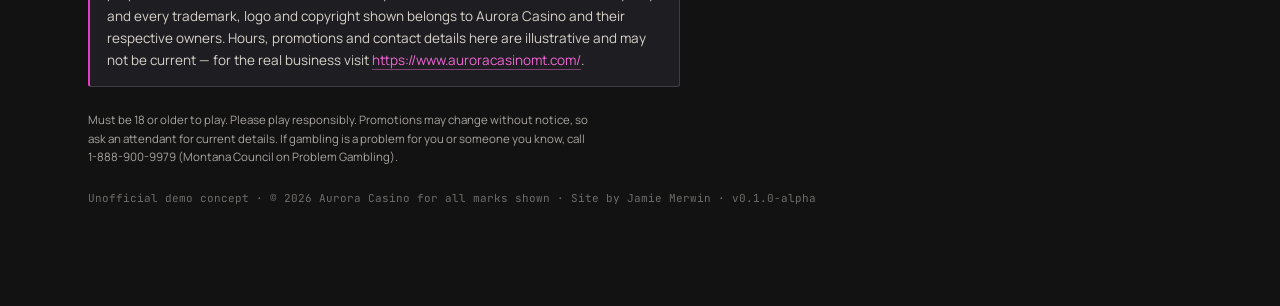
==== commit 8e6ff323: "Add owner notice bar; remove the Text button Notice bar sits across the very top of the page, above " ====
--- a/public/index.html
+++ b/public/index.html
@@ -77,6 +77,18 @@
 <div class="demo-wm" role="note" aria-label="Notice: this is a demo site, not the official Aurora Casino website">Demo — not official</div>
 
 <a class="skip" href="#main">Skip to content</a>
+
+<!-- Owner-controlled notice bar. Stays hidden unless NOTICE.on is true and there
+     is text to show - see the EDIT ME block in Js/Site.js. Sits above the sticky
+     header on purpose: seen on arrival, then scrolls away instead of eating room
+     on every screen. -->
+<aside class="notice" id="notice" aria-label="Notice" hidden>
+  <div class="wrap">
+    <span class="notice-tag">Notice</span>
+    <p class="notice-text" id="noticeText"></p>
+    <a class="notice-link" id="noticeLink" hidden></a>
+  </div>
+</aside>
 
 <header class="site-head">
   <div class="wrap">
@@ -257,7 +269,6 @@
               <svg viewBox="0 0 24 24" aria-hidden="true"><path d="M20 10c0 6-8 12-8 12s-8-6-8-12a8 8 0 0 1 16 0z"/><circle cx="12" cy="10" r="3"/></svg>Get directions
             </a>
             <a class="btn" href="tel:+14066011282"><svg viewBox="0 0 24 24" aria-hidden="true"><path d="M22 16.9v3a2 2 0 0 1-2.2 2 19.8 19.8 0 0 1-8.6-3.1 19.5 19.5 0 0 1-6-6A19.8 19.8 0 0 1 2.1 4.2 2 2 0 0 1 4.1 2h3a2 2 0 0 1 2 1.7c.1.9.4 1.8.7 2.6a2 2 0 0 1-.5 2.1L8.1 9.7a16 16 0 0 0 6 6l1.3-1.3a2 2 0 0 1 2.1-.4c.8.3 1.7.5 2.6.7A2 2 0 0 1 22 16.9z"/></svg>Call</a>
-            <a class="btn" href="sms:+14066011282"><svg viewBox="0 0 24 24" aria-hidden="true"><path d="M21 15a2 2 0 0 1-2 2H7l-4 4V5a2 2 0 0 1 2-2h14a2 2 0 0 1 2 2z"/></svg>Text</a>
           </div>
           <div class="socials">
             <a href="https://www.facebook.com/AuroraCasinoMT/" target="_blank" rel="noopener"><svg viewBox="0 0 24 24" aria-hidden="true"><path d="M14 8h3V4h-3a4 4 0 0 0-4 4v3H7v4h3v7h4v-7h3l1-4h-4V8z"/></svg>Facebook</a>
--- a/public/Css/Site.css
+++ b/public/Css/Site.css
@@ -69,6 +69,23 @@
 
 
 /* -- 04  Header and navigation --------------------------------------------- */
+/* ---- owner notice bar ----------------------------------------------------
+   Temporary operational notices ("closed Mon-Wed for carpeting"). Sits above the
+   sticky header so it is read on arrival and then scrolls away. Solid magenta
+   fill with near-black text measures 6.8:1, so it stays legible without the
+   owner having to think about contrast. Visibility is driven by NOTICE in Site.js. */
+.notice{background:var(--magenta-hi);color:#121212}
+.notice .wrap{display:flex;align-items:center;gap:12px;flex-wrap:wrap;padding:12px 0}
+.notice-tag{flex:none;font-family:var(--font-display);font-weight:800;font-size:var(--text-sm);letter-spacing:var(--tracking-eyebrow);text-transform:uppercase;background:#121212;color:var(--text);padding:5px 10px;border-radius:var(--r-chip)}
+.notice-text{margin:0;font-family:var(--font-display);font-weight:700;font-size:var(--text-md);line-height:1.35}
+.notice-link{margin-left:auto;font-family:var(--font-display);font-weight:800;font-size:var(--text-sm);letter-spacing:var(--tracking-button);text-transform:uppercase;color:#121212;text-decoration:underline;text-underline-offset:3px;white-space:nowrap}
+.notice-link:focus-visible{outline:2px solid #121212;outline-offset:3px}
+@media (max-width:700px){
+  .notice .wrap{padding:11px 0;gap:9px}
+  .notice-text{font-size:var(--text-base)}
+  .notice-link{margin-left:0}
+}
+
 .site-head{position:sticky;top:0;z-index:50;background:rgba(18,18,18,.86);-webkit-backdrop-filter:blur(10px);backdrop-filter:blur(10px);border-bottom:1px solid var(--line)}
 .site-head .wrap{display:flex;align-items:center;gap:10px;min-height:66px}
 
